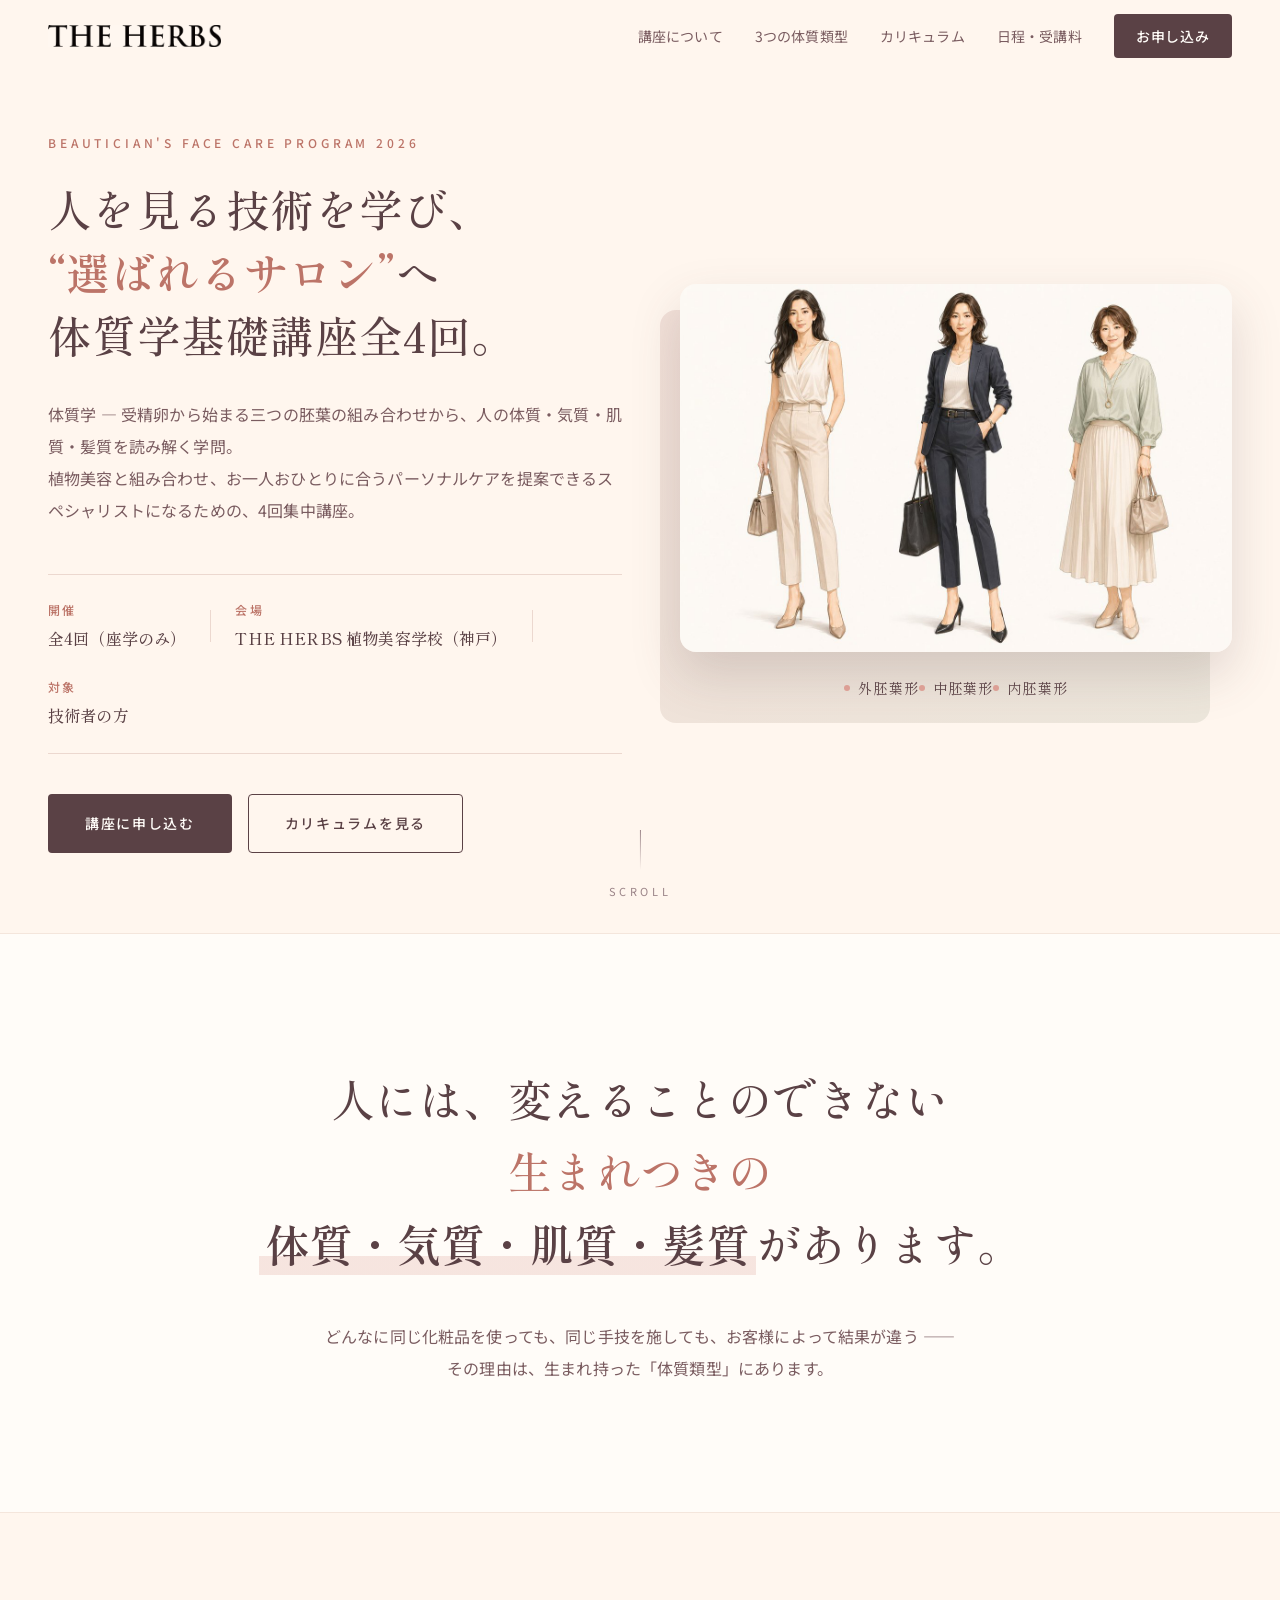
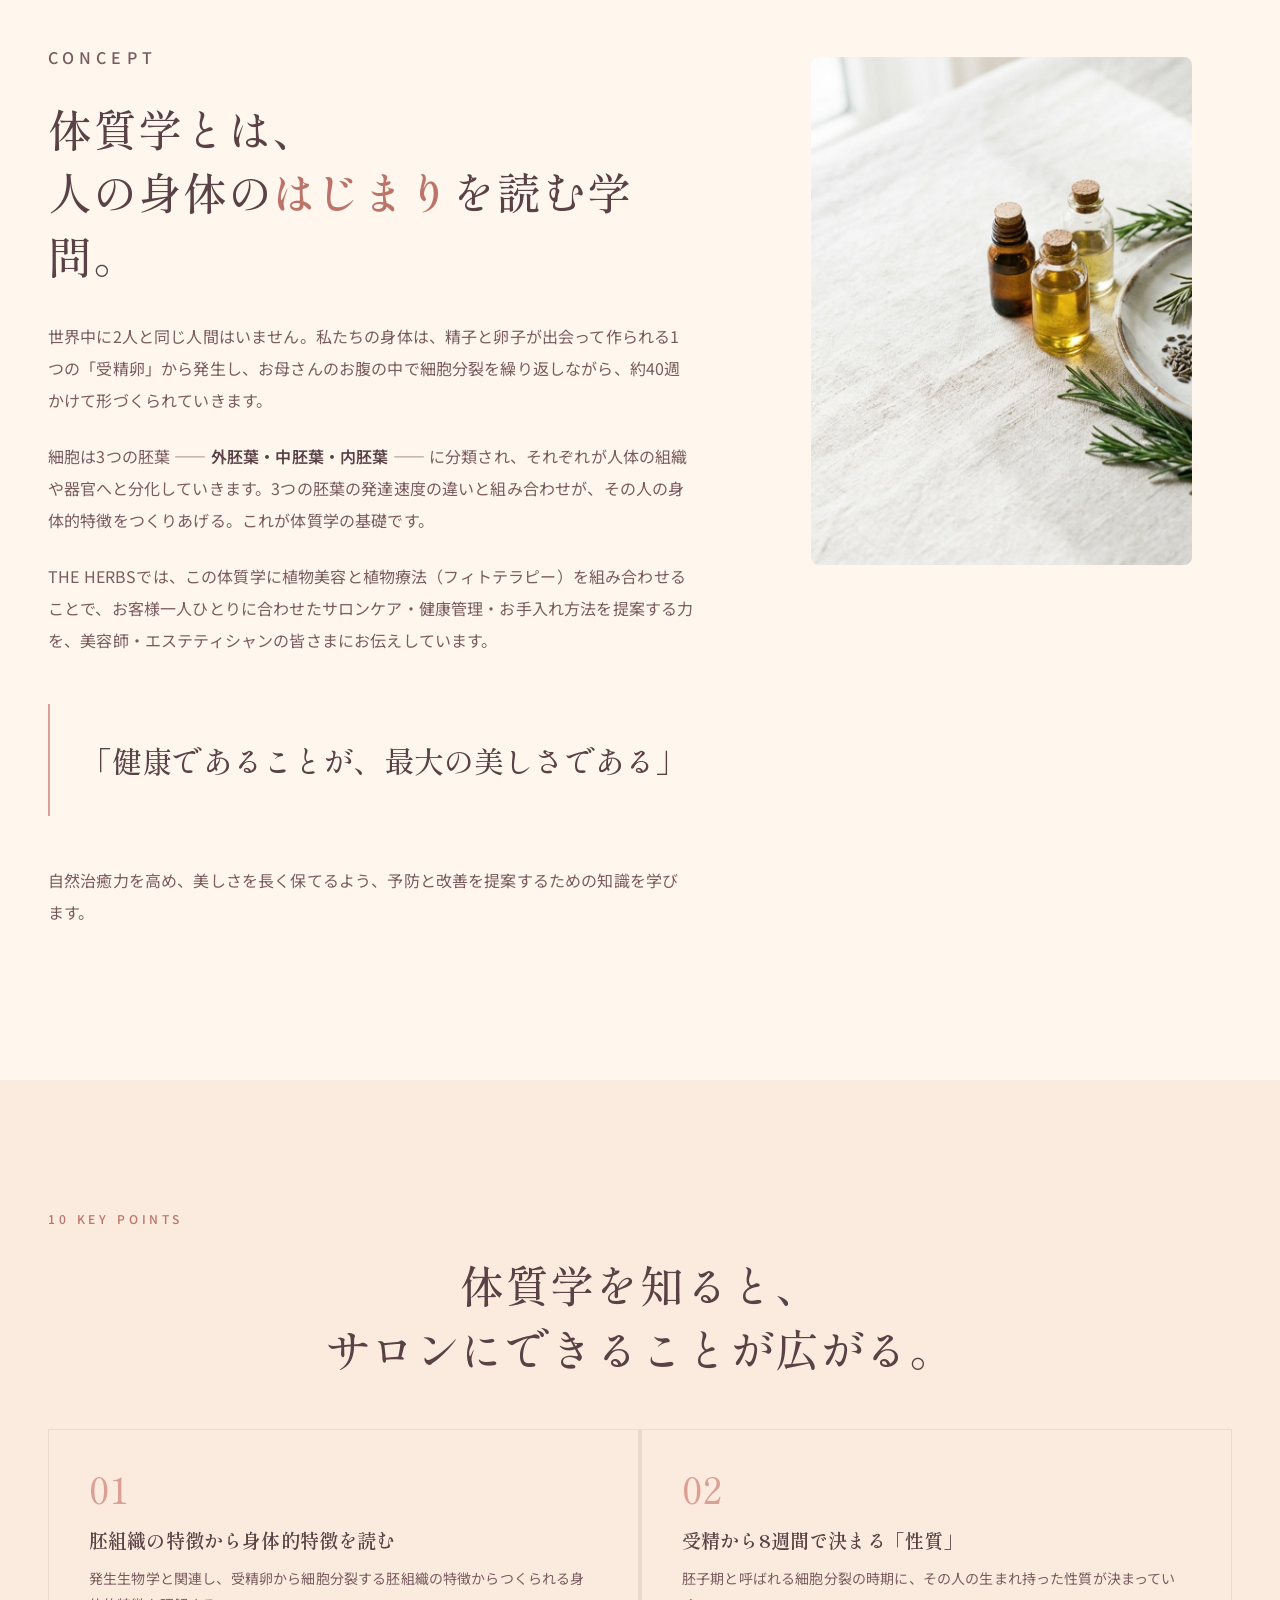
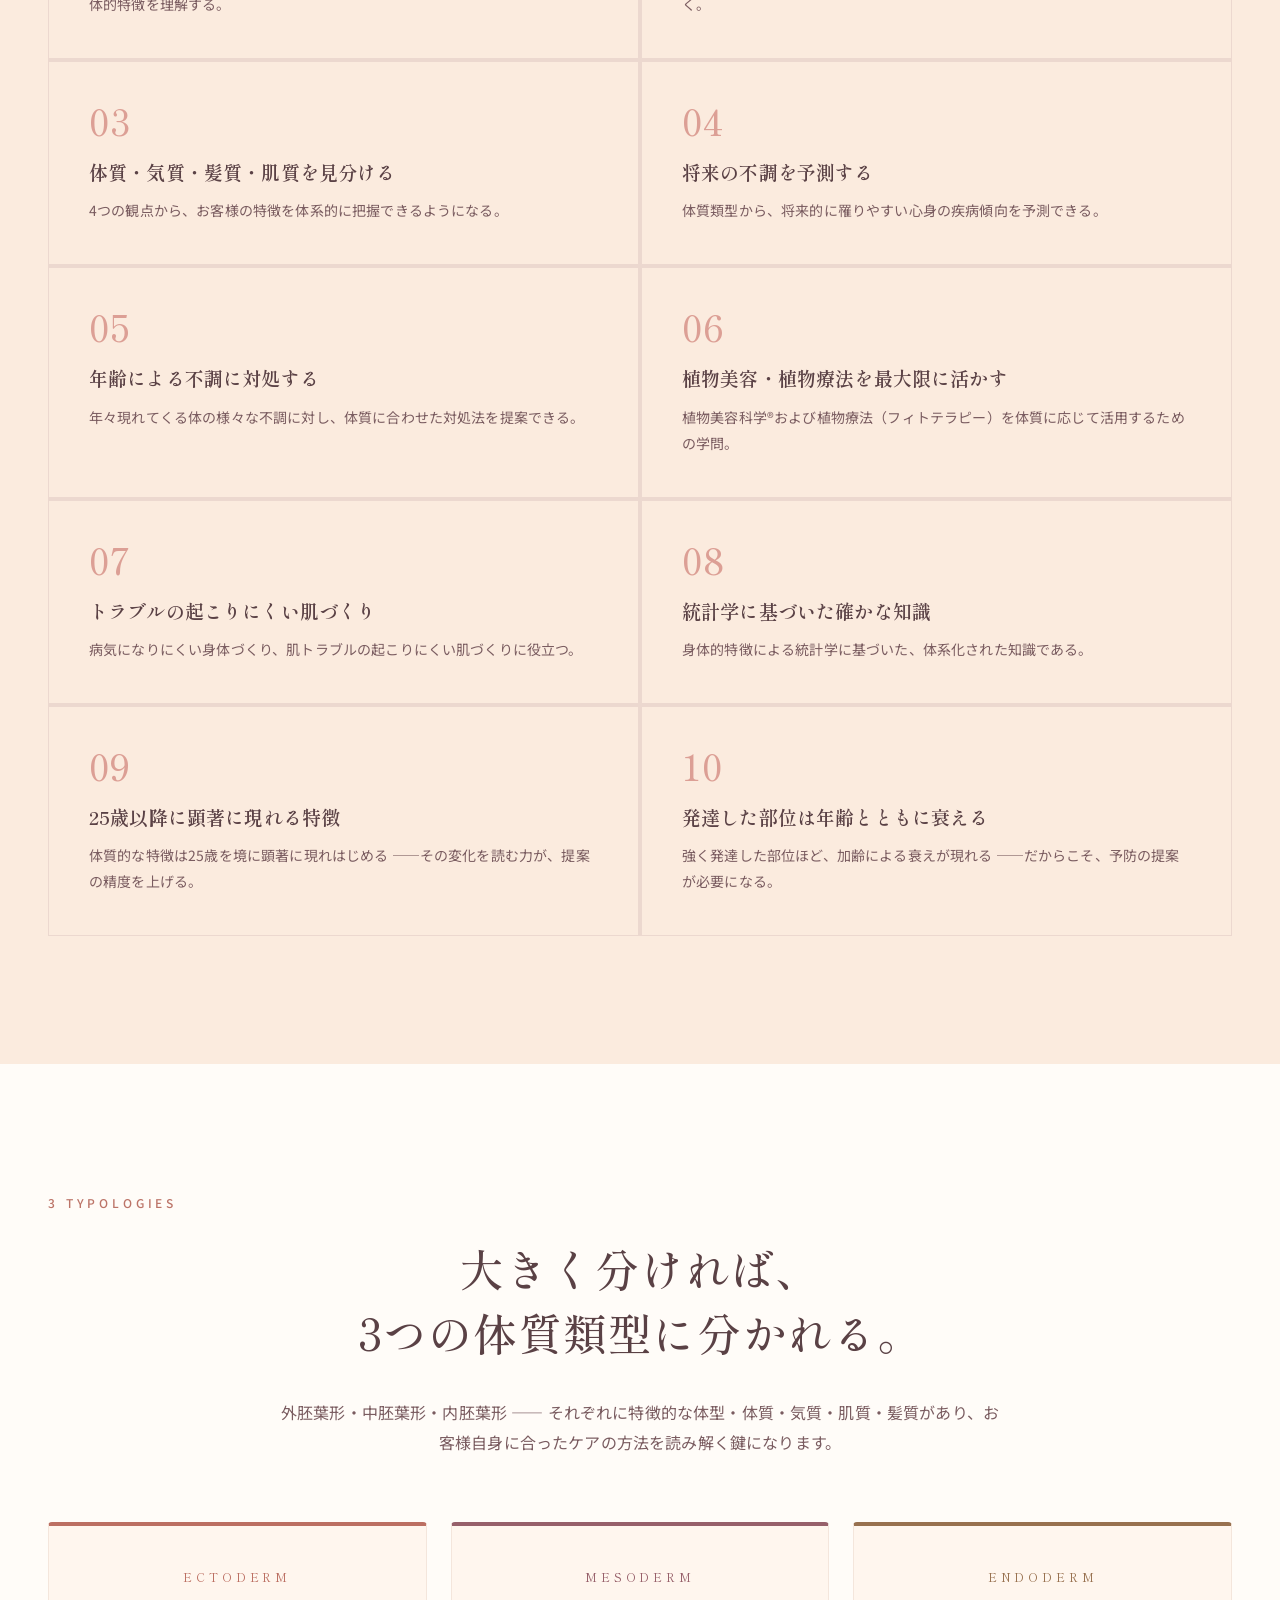
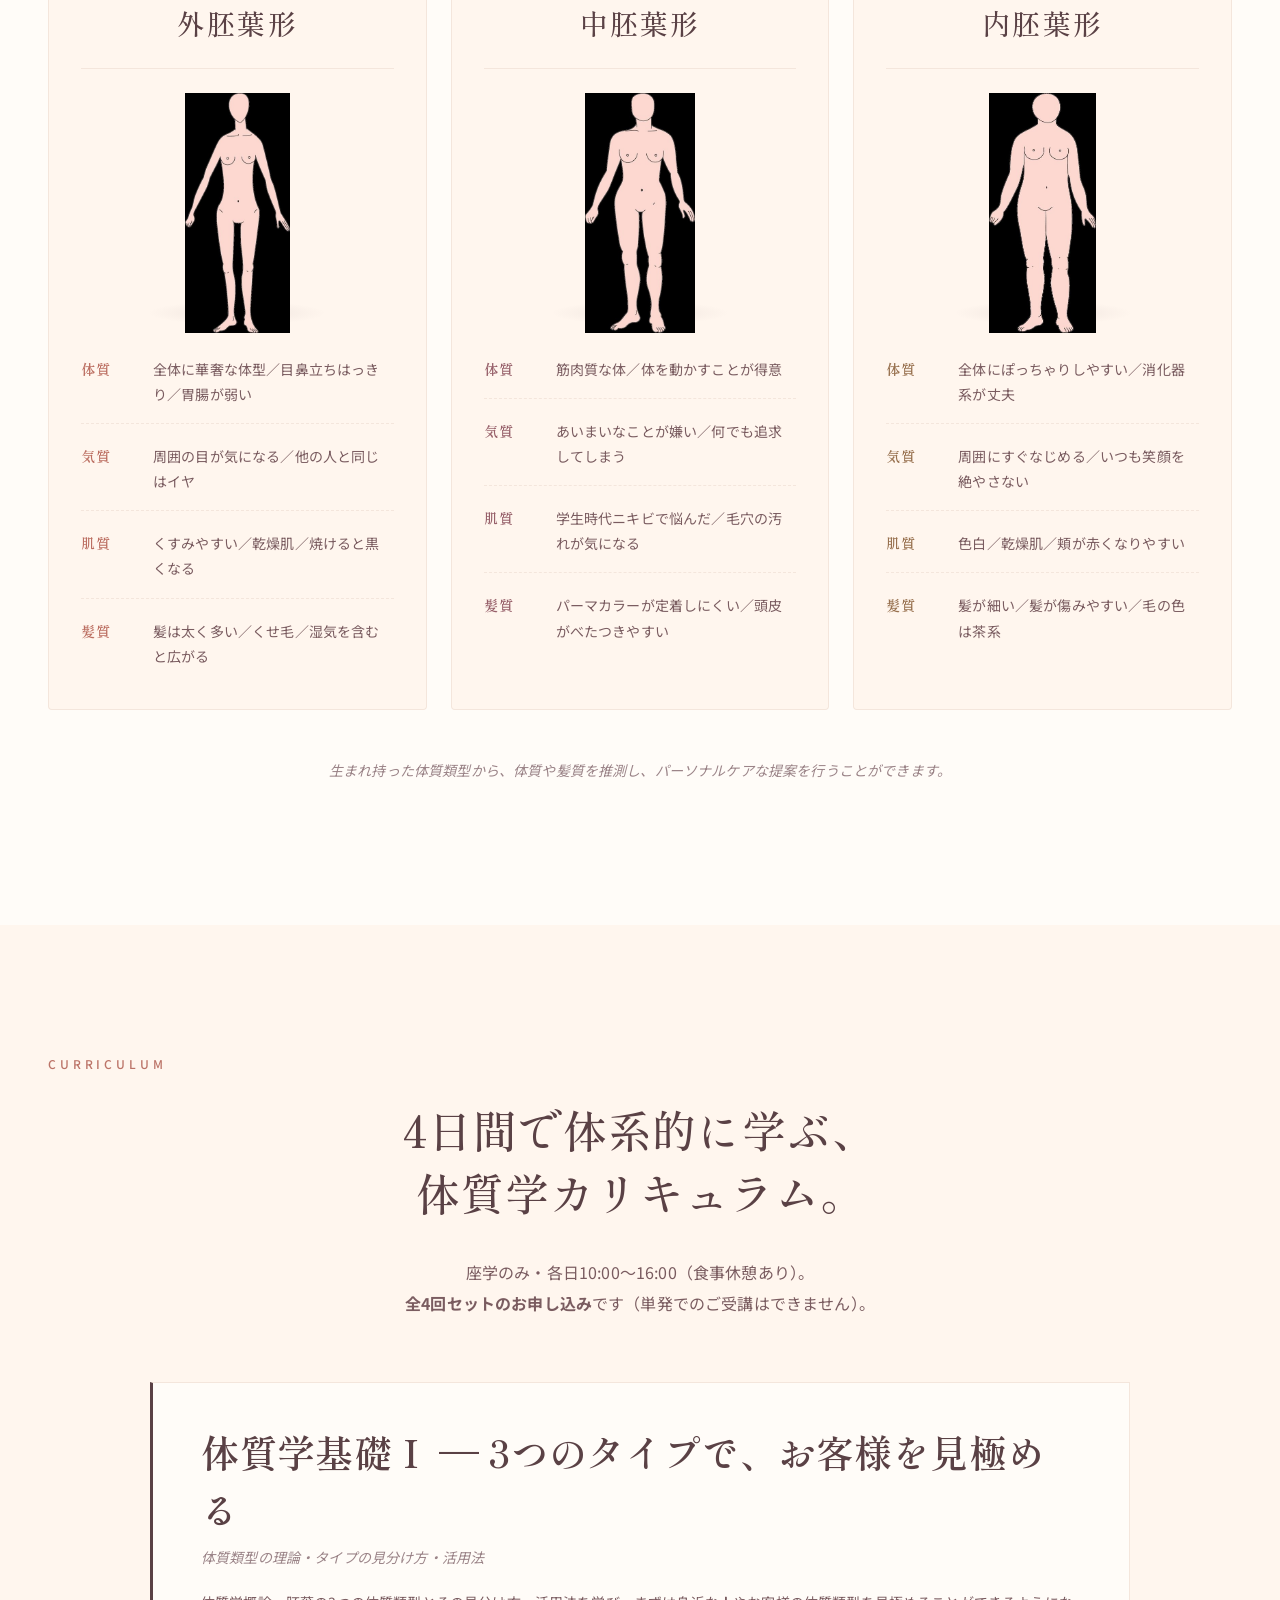
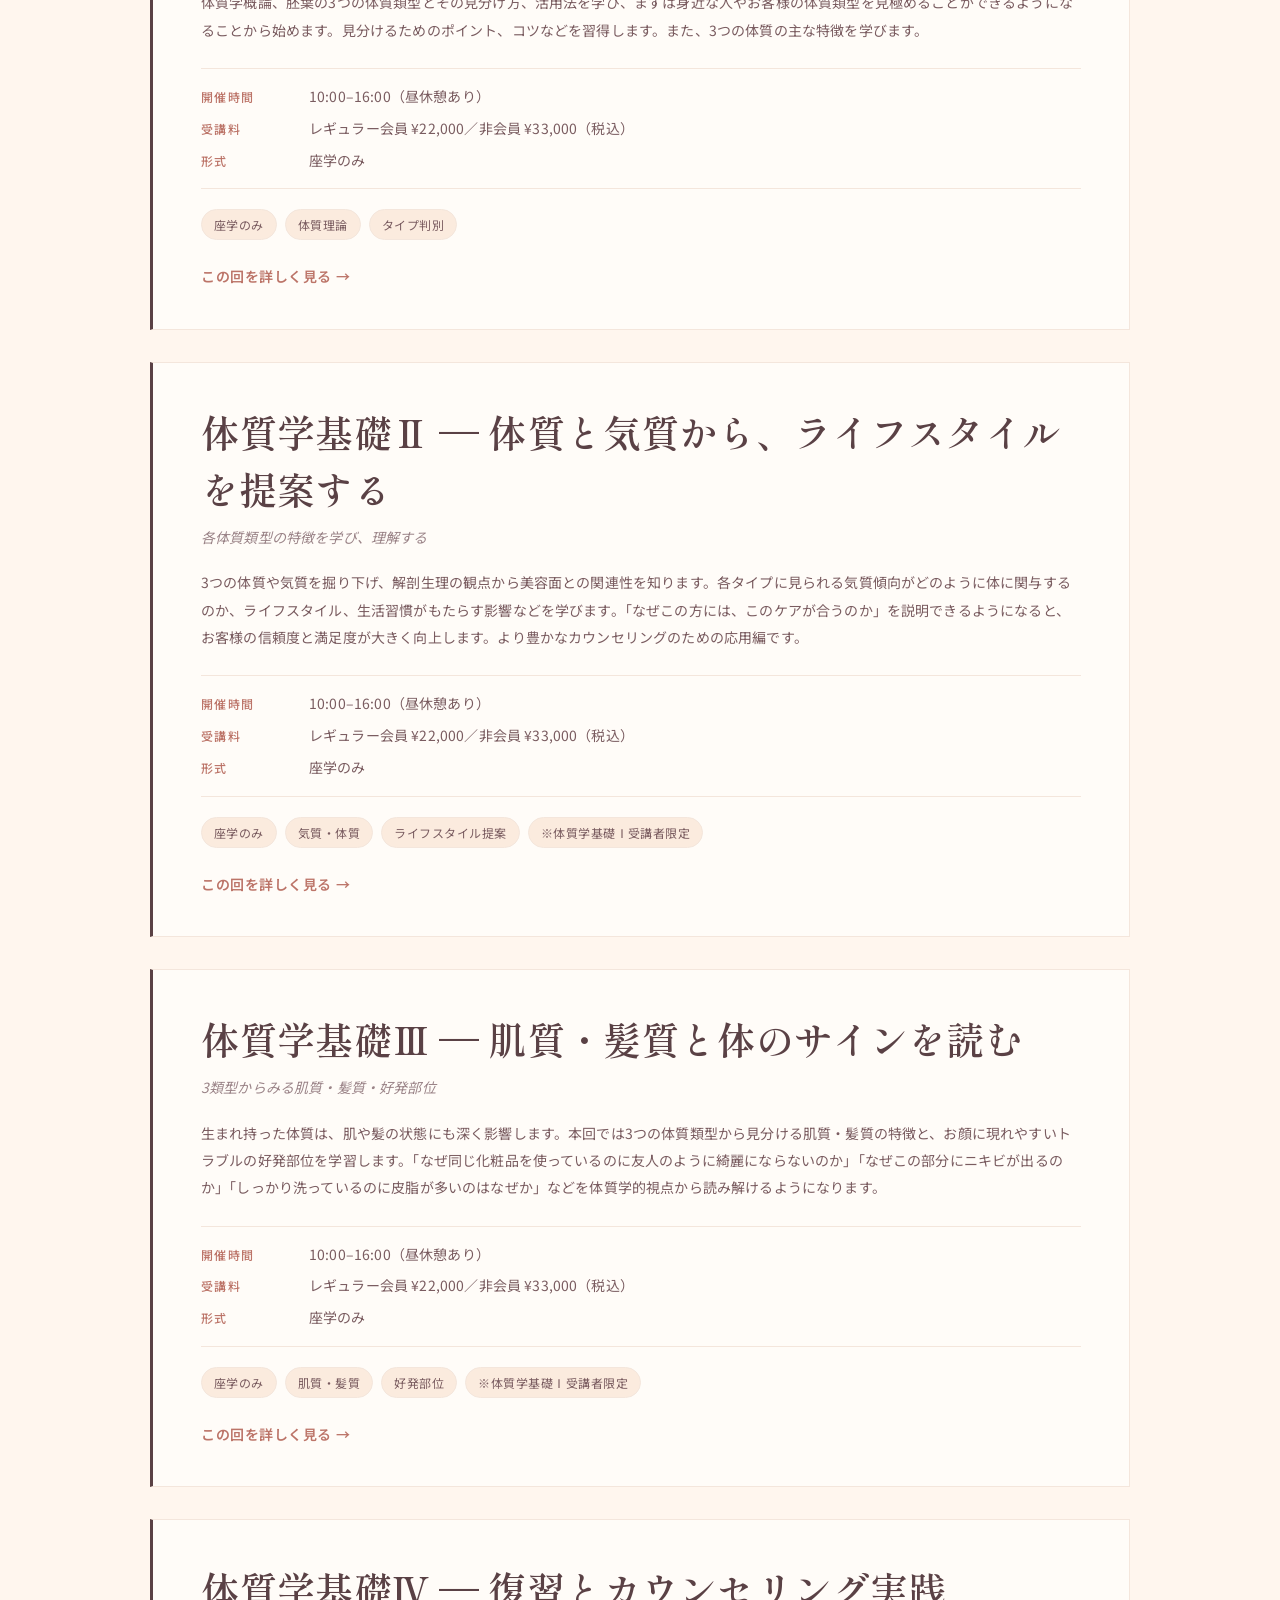
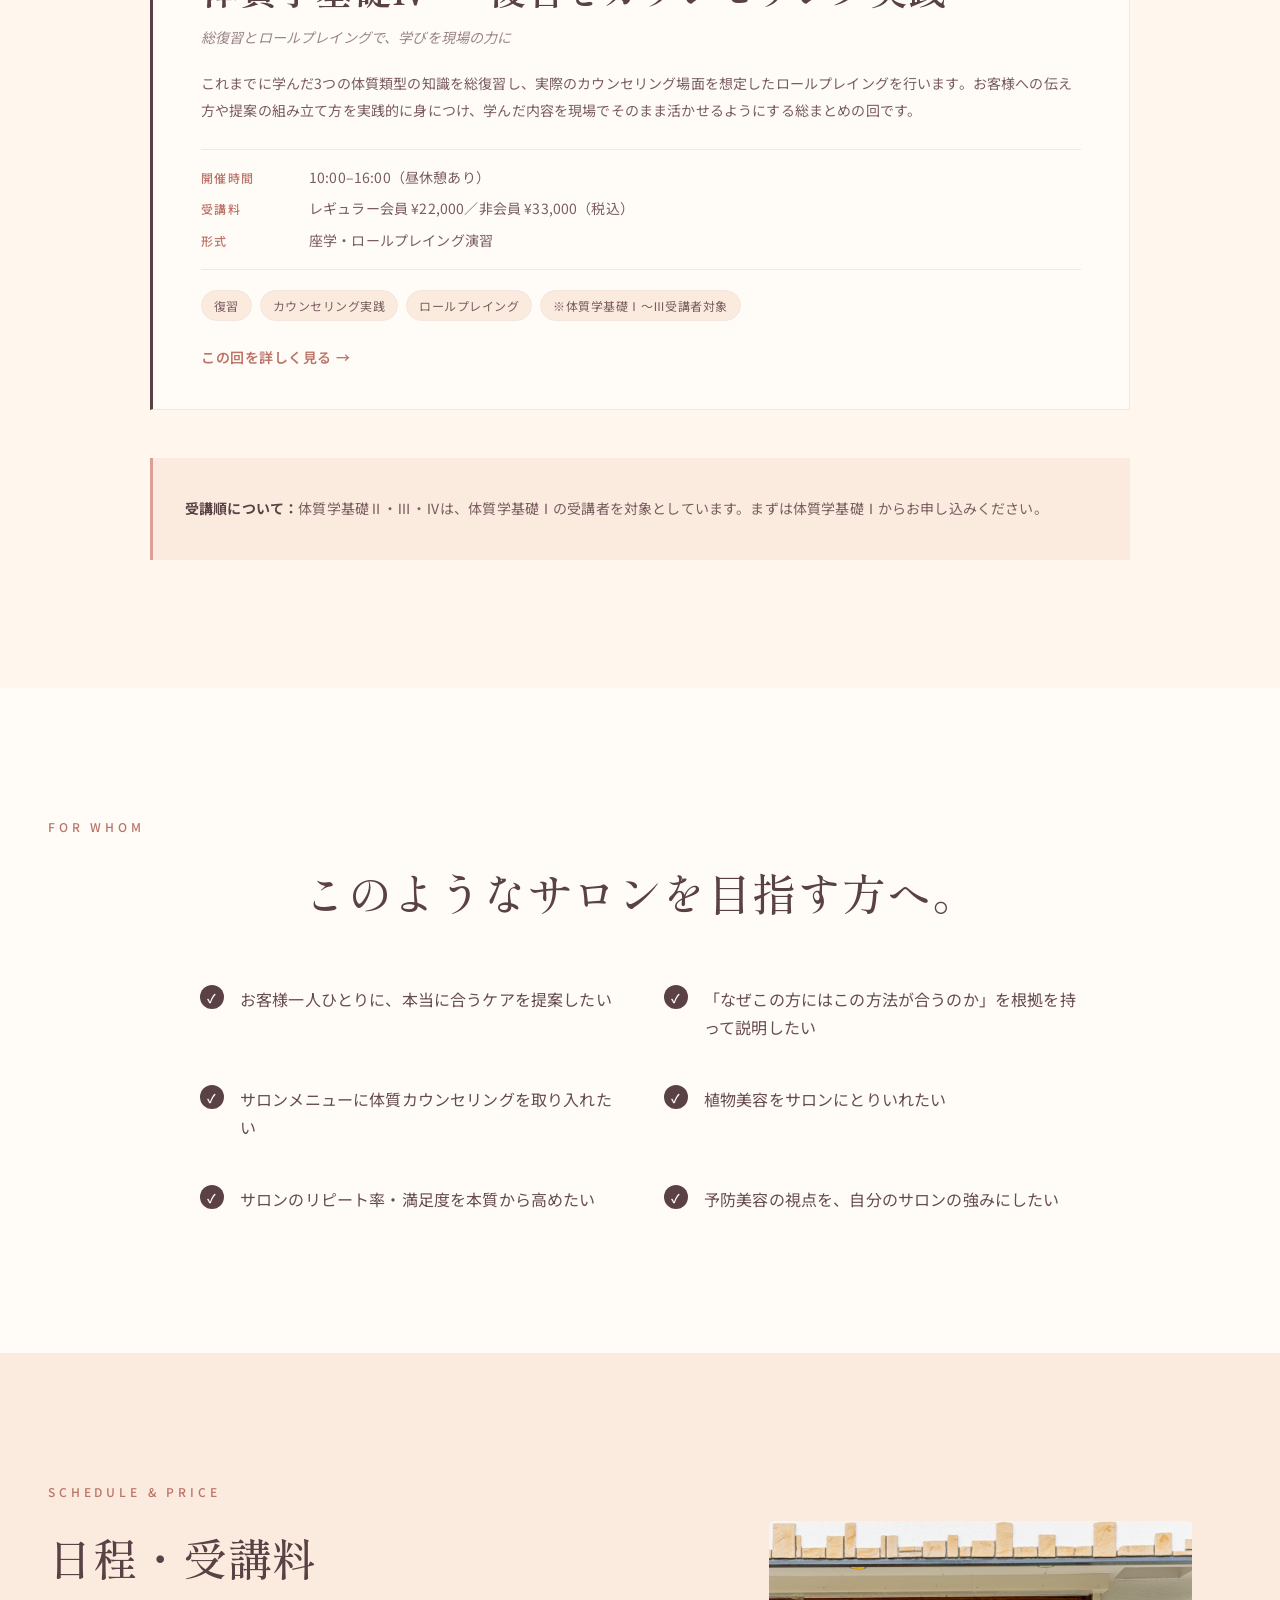
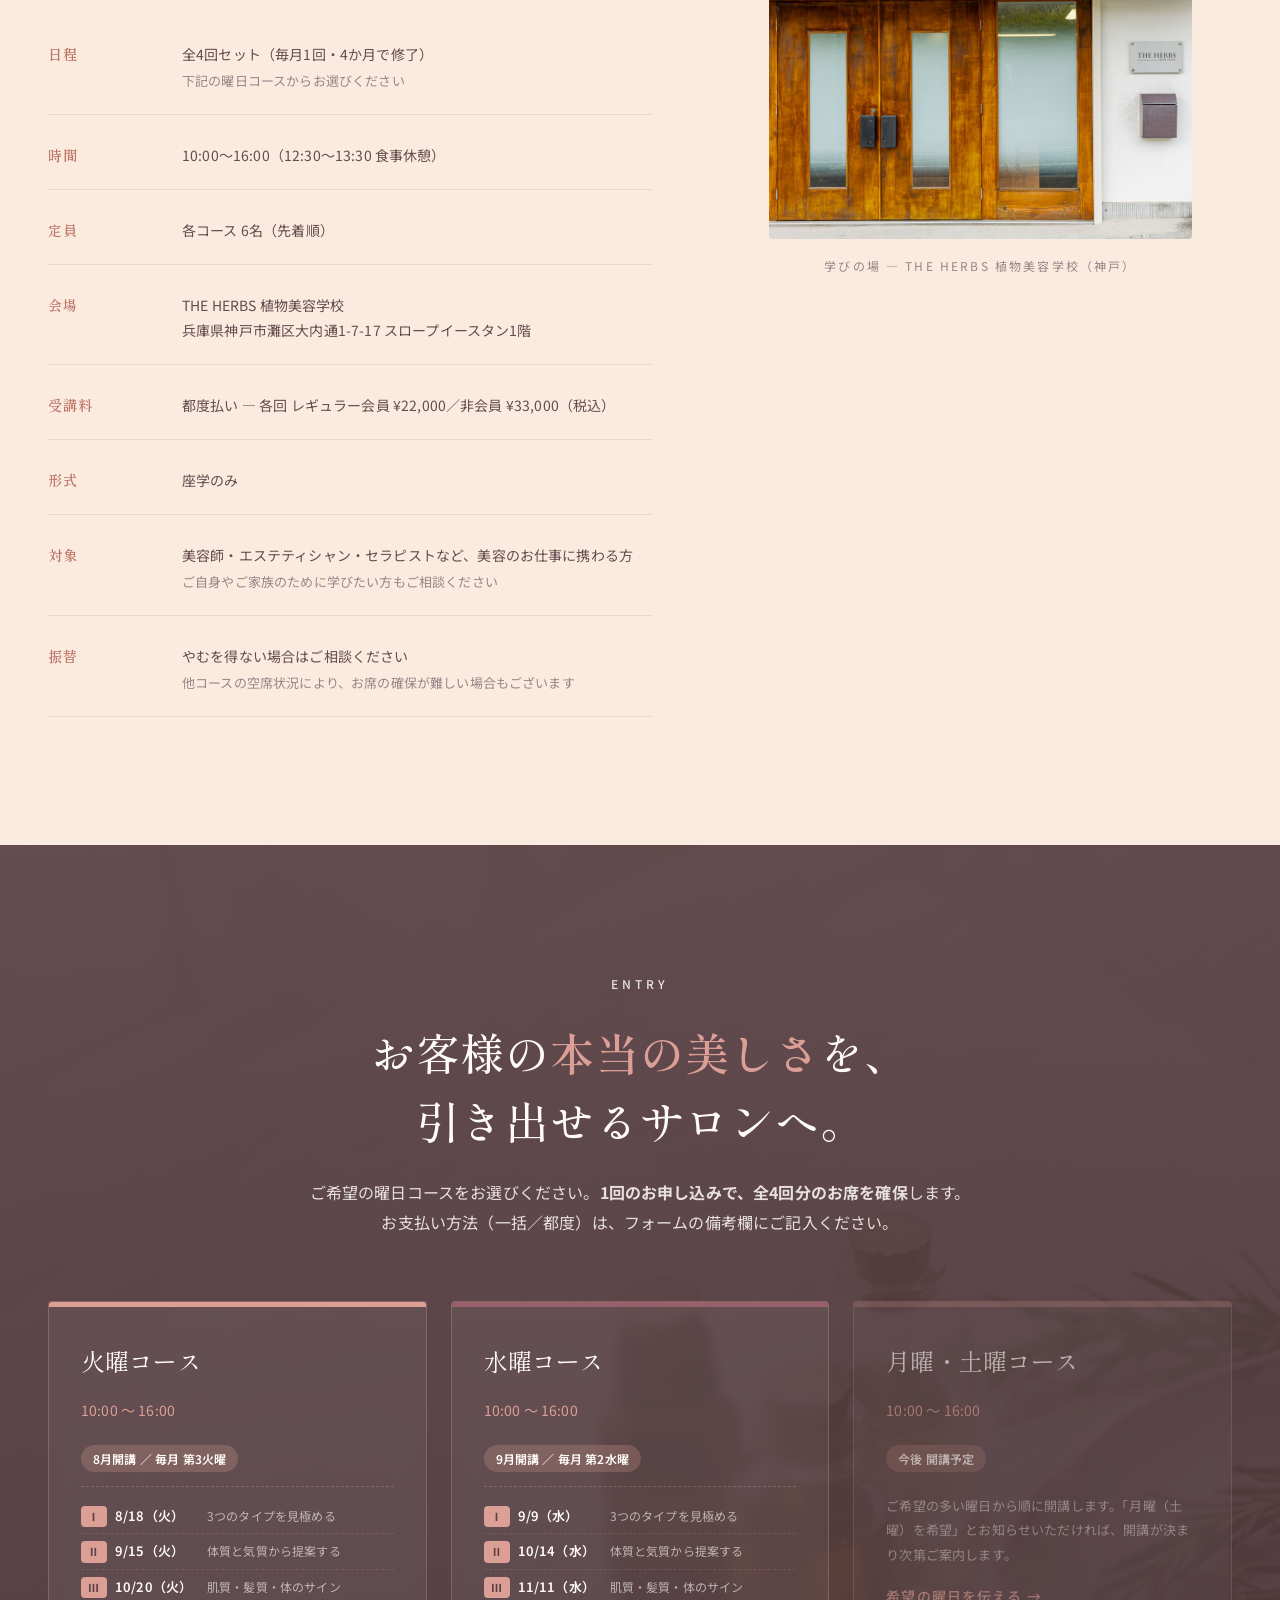
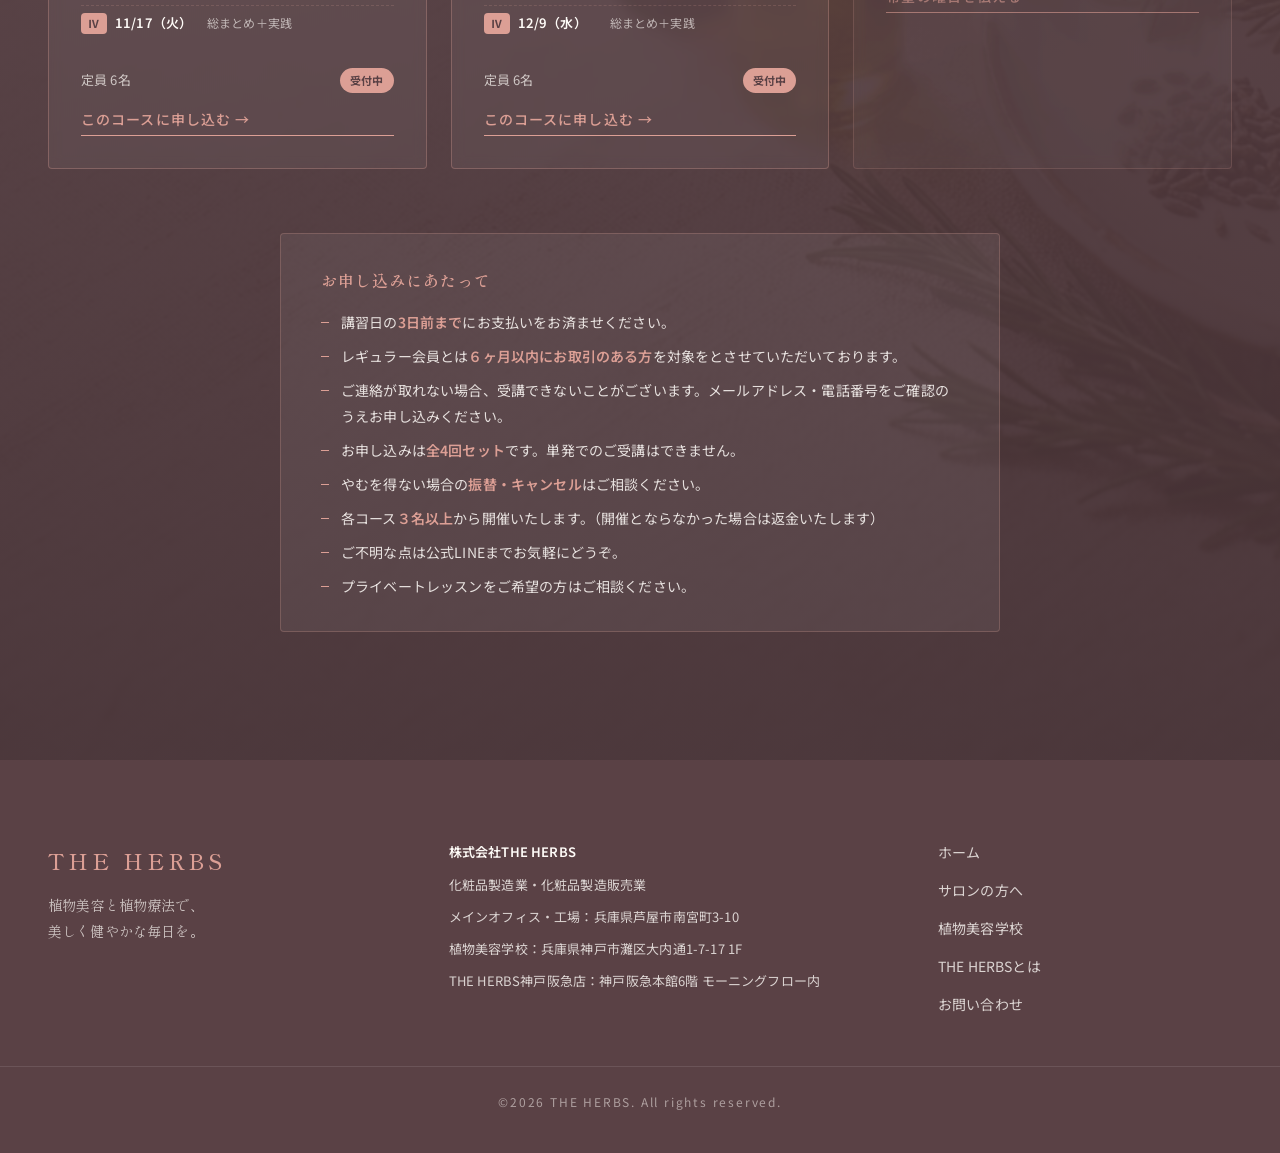
==== index.html @ c35ea2ed "Update index.html" ====
<!DOCTYPE html>
<html lang="ja">
<head>
<meta charset="UTF-8" />
<meta name="viewport" content="width=device-width, initial-scale=1.0" />
<title>植物美容学校  | 技術者のための体質学基礎講座 — THE HERBS</title>
<meta name="description" content="技術者が学ぶ、生まれ持った体質を見極める力。3つの体質類型から、お客様一人ひとりに本当に合うサロンケアを提案できるようになる、THE HERBS植物美容学校の4日間集中講習会。" />
<meta property="og:title" content="植物美容学校  — 技術者のための体質学基礎講座" />
<meta property="og:description" content="3つの体質類型を見極め、お客様一人ひとりに合うサロンケアを提案できる美容師・エステティシャンへ。THE HERBS植物美容学校の4日間集中講習会。" />
<meta property="og:type" content="website" />
<link rel="preconnect" href="https://api.fontshare.com" />
<link rel="preconnect" href="https://fonts.googleapis.com" />
<link rel="preconnect" href="https://fonts.gstatic.com" crossorigin />
<link href="https://api.fontshare.com/v2/css?f[]=zodiak@400,500,700&f[]=work-sans@300,400,500,600,700&display=swap" rel="stylesheet" />
<link href="https://fonts.googleapis.com/css2?family=Shippori+Mincho:wght@400;500;600;700&family=Noto+Sans+JP:wght@300;400;500;600;700&display=swap" rel="stylesheet" />
<link rel="stylesheet" href="styles.css" />
</head>
<body>

<header class="site-header" id="siteHeader">
  <div class="container header-inner">
    <a href="https://www.the-herbs.co.jp/school" class="logo" aria-label="THE HERBS">
      <img src="images/logo.jpg" alt="THE HERBS" class="logo-img" width="160" height="24" />
    </a>
    <nav class="nav-main" aria-label="メイン">
      <a href="#concept">講座について</a>
      <a href="#typology">3つの体質類型</a>
      <a href="#curriculum">カリキュラム</a>
      <a href="#schedule">日程・受講料</a>
      <a href="#entry" class="nav-cta">お申し込み</a>
    </nav>
  </div>
</header>

<main id="top">

  <!-- HERO -->
  <section class="hero">
    <div class="container hero-grid">
      <div class="hero-text">
      <p class="eyebrow">BEAUTICIAN'S FACE CARE PROGRAM 2026</p>
      <h1 class="hero-title">
        人を見る技術を学び、<br/>
        <em>“選ばれるサロン”</em>へ<br/>
        体質学基礎講座全4回。
      </h1>
      <p class="hero-lead">
        体質学 — 受精卵から始まる三つの胚葉の組み合わせから、人の体質・気質・肌質・髪質を読み解く学問。<br/>
        植物美容と組み合わせ、お一人おひとりに合うパーソナルケアを提案できるスペシャリストになるための、4回集中講座。
      </p>
      <div class="hero-meta">
        <div class="meta-item"><span class="meta-label">開催</span><span class="meta-value">全4回（座学のみ）</span></div>
        <div class="meta-divider" aria-hidden="true"></div>
        <div class="meta-item"><span class="meta-label">会場</span><span class="meta-value">THE HERBS 植物美容学校（神戸）</span></div>
        <div class="meta-divider" aria-hidden="true"></div>
        <div class="meta-item"><span class="meta-label">対象</span><span class="meta-value">技術者の方</span></div>
      </div>
      <div class="hero-ctas">
        <a href="#entry" class="btn btn-primary">講座に申し込む</a>
        <a href="#curriculum" class="btn btn-ghost">カリキュラムを見る</a>
      </div>
      </div>
      <figure class="hero-figure"><img src="images/lesson_three_women.jpg" alt="外胚葉・中胚葉・内胚葉の3つの体質タイプの女性イラスト" /><figcaption class="hero-types"><span>外胚葉形</span><span>中胚葉形</span><span>内胚葉形</span></figcaption></figure>
    </div>
    <div class="hero-scroll" aria-hidden="true"><span></span>SCROLL</div>
  </section>

  <!-- INTRO QUESTION -->
  <section class="intro-question">
    <div class="container">
      <h2 class="question-title">
        人には、変えることのできない<br/>
        <span class="accent">生まれつきの</span><br/>
        <strong>体質・気質・肌質・髪質</strong>があります。
      </h2>
      <p class="question-lead">
        どんなに同じ化粧品を使っても、同じ手技を施しても、お客様によって結果が違う ——<br/>
        その理由は、生まれ持った「体質類型」にあります。
      </p>
    </div>
  </section>

  <!-- CONCEPT -->
  <section class="concept" id="concept">
    <div class="container concept-grid">
      <div class="concept-text">
        <p class="section-eyebrow">CONCEPT</p>
        <h2 class="section-title">体質学とは、<br/>人の身体の<em>はじまり</em>を読む学問。</h2>
        <p>
          世界中に2人と同じ人間はいません。私たちの身体は、精子と卵子が出会って作られる1つの「受精卵」から発生し、お母さんのお腹の中で細胞分裂を繰り返しながら、約40週かけて形づくられていきます。
        </p>
        <p>
          細胞は3つの胚葉 —— <strong>外胚葉・中胚葉・内胚葉</strong> —— に分類され、それぞれが人体の組織や器官へと分化していきます。3つの胚葉の発達速度の違いと組み合わせが、その人の身体的特徴をつくりあげる。これが体質学の基礎です。
        </p>
        <p>
          THE HERBSでは、この体質学に植物美容と植物療法（フィトテラピー）を組み合わせることで、お客様一人ひとりに合わせたサロンケア・健康管理・お手入れ方法を提案する力を、美容師・エステティシャンの皆さまにお伝えしています。
        </p>
        <blockquote class="pull-quote">
          <p>「健康であることが、最大の美しさである」</p>
        </blockquote>
        <p>
          自然治癒力を高め、美しさを長く保てるよう、予防と改善を提案するための知識を学びます。
        </p>
      </div>
      <aside class="concept-aside">
        <figure class="concept-figure">
          <div class="concept-image" role="img" aria-label="植物標本のイメージ"></div>
        </figure>
      </aside>
    </div>
  </section>

  <!-- 10 BENEFITS -->
  <section class="benefits">
    <div class="container">
      <p class="section-eyebrow">10 KEY POINTS</p>
      <h2 class="section-title centered">体質学を知ると、<br/>サロンにできることが広がる。</h2>
      <ol class="benefits-list">
        <li class="benefit-item"><span class="num">01</span><h3>胚組織の特徴から身体的特徴を読む</h3><p>発生生物学と関連し、受精卵から細胞分裂する胚組織の特徴からつくられる身体的特徴を理解する。</p></li>
        <li class="benefit-item"><span class="num">02</span><h3>受精から8週間で決まる「性質」</h3><p>胚子期と呼ばれる細胞分裂の時期に、その人の生まれ持った性質が決まっていく。</p></li>
        <li class="benefit-item"><span class="num">03</span><h3>体質・気質・髪質・肌質を見分ける</h3><p>4つの観点から、お客様の特徴を体系的に把握できるようになる。</p></li>
        <li class="benefit-item"><span class="num">04</span><h3>将来の不調を予測する</h3><p>体質類型から、将来的に罹りやすい心身の疾病傾向を予測できる。</p></li>
        <li class="benefit-item"><span class="num">05</span><h3>年齢による不調に対処する</h3><p>年々現れてくる体の様々な不調に対し、体質に合わせた対処法を提案できる。</p></li>
        <li class="benefit-item"><span class="num">06</span><h3>植物美容・植物療法を最大限に活かす</h3><p>植物美容科学®および植物療法（フィトテラピー）を体質に応じて活用するための学問。</p></li>
        <li class="benefit-item"><span class="num">07</span><h3>トラブルの起こりにくい肌づくり</h3><p>病気になりにくい身体づくり、肌トラブルの起こりにくい肌づくりに役立つ。</p></li>
        <li class="benefit-item"><span class="num">08</span><h3>統計学に基づいた確かな知識</h3><p>身体的特徴による統計学に基づいた、体系化された知識である。</p></li>
        <li class="benefit-item"><span class="num">09</span><h3>25歳以降に顕著に現れる特徴</h3><p>体質的な特徴は25歳を境に顕著に現れはじめる ——その変化を読む力が、提案の精度を上げる。</p></li>
        <li class="benefit-item"><span class="num">10</span><h3>発達した部位は年齢とともに衰える</h3><p>強く発達した部位ほど、加齢による衰えが現れる ——だからこそ、予防の提案が必要になる。</p></li>
      </ol>
    </div>
  </section>

  <!-- 3 TYPES -->
  <section class="typology" id="typology">
    <div class="container">
      <p class="section-eyebrow">3 TYPOLOGIES</p>
      <h2 class="section-title centered">大きく分ければ、<br/>3つの体質類型に分かれる。</h2>
      <p class="section-lead">外胚葉形・中胚葉形・内胚葉形 —— それぞれに特徴的な体型・体質・気質・肌質・髪質があり、お客様自身に合ったケアの方法を読み解く鍵になります。</p>

      <div class="typology-grid">
        <article class="type-card type-ecto">
          <header class="type-header">
            <p class="type-en">ECTODERM</p>
            <h3 class="type-jp">外胚葉形</h3>
          </header>
          <figure class="type-figure">
            <img src="images/type_ecto.png" alt="外胚葉形の体型イラスト — 全体に華奢な体型" loading="lazy" />
          </figure>
          <dl class="type-traits">
            <div><dt>体質</dt><dd>全体に華奢な体型／目鼻立ちはっきり／胃腸が弱い</dd></div>
            <div><dt>気質</dt><dd>周囲の目が気になる／他の人と同じはイヤ</dd></div>
            <div><dt>肌質</dt><dd>くすみやすい／乾燥肌／焼けると黒くなる</dd></div>
            <div><dt>髪質</dt><dd>髪は太く多い／くせ毛／湿気を含むと広がる</dd></div>
          </dl>
        </article>
        <article class="type-card type-meso">
          <header class="type-header">
            <p class="type-en">MESODERM</p>
            <h3 class="type-jp">中胚葉形</h3>
          </header>
          <figure class="type-figure">
            <img src="images/type_meso.png" alt="中胚葉形の体型イラスト — 筋肉質でバランスのとれた体型" loading="lazy" />
          </figure>
          <dl class="type-traits">
            <div><dt>体質</dt><dd>筋肉質な体／体を動かすことが得意</dd></div>
            <div><dt>気質</dt><dd>あいまいなことが嫌い／何でも追求してしまう</dd></div>
            <div><dt>肌質</dt><dd>学生時代ニキビで悩んだ／毛穴の汚れが気になる</dd></div>
            <div><dt>髪質</dt><dd>パーマカラーが定着しにくい／頭皮がべたつきやすい</dd></div>
          </dl>
        </article>
        <article class="type-card type-endo">
          <header class="type-header">
            <p class="type-en">ENDODERM</p>
            <h3 class="type-jp">内胚葉形</h3>
          </header>
          <figure class="type-figure">
            <img src="images/type_endo.png" alt="内胚葉形の体型イラスト — 全体にぽっちゃりしやすい体型" loading="lazy" />
          </figure>
          <dl class="type-traits">
            <div><dt>体質</dt><dd>全体にぽっちゃりしやすい／消化器系が丈夫</dd></div>
            <div><dt>気質</dt><dd>周囲にすぐなじめる／いつも笑顔を絶やさない</dd></div>
            <div><dt>肌質</dt><dd>色白／乾燥肌／頬が赤くなりやすい</dd></div>
            <div><dt>髪質</dt><dd>髪が細い／髪が傷みやすい／毛の色は茶系</dd></div>
          </dl>
        </article>
      </div>

      <p class="typology-note">生まれ持った体質類型から、体質や髪質を推測し、パーソナルケアな提案を行うことができます。</p>
    </div>
  </section>

  <!-- CURRICULUM -->
  <section class="curriculum" id="curriculum">
    <div class="container">
      <p class="section-eyebrow">CURRICULUM</p>
      <h2 class="section-title centered">4日間で体系的に学ぶ、<br/>体質学カリキュラム。</h2>
      <p class="section-lead">座学のみ・各日10:00〜16:00（食事休憩あり）。<br/><strong>全4回セットのお申し込み</strong>です（単発でのご受講はできません）。</p>

      <div class="lesson-list">
        <article class="lesson">
          <div class="lesson-body">
            <h3 class="lesson-title">体質学基礎Ⅰ — 3つのタイプで、お客様を見極める</h3>
            <p class="lesson-sub">体質類型の理論・タイプの見分け方・活用法</p>
            <p class="lesson-desc">体質学概論、胚葉の3つの体質類型とその見分け方、活用法を学び、まずは身近な人やお客様の体質類型を見極めることができるようになることから始めます。見分けるためのポイント、コツなどを習得します。また、3つの体質の主な特徴を学びます。</p>
            <dl class="lesson-detail">
              <div><dt>開催時間</dt><dd>10:00–16:00（昼休憩あり）</dd></div>
              <div><dt>受講料</dt><dd>レギュラー会員 ¥22,000／非会員 ¥33,000（税込）</dd></div>
              <div><dt>形式</dt><dd>座学のみ</dd></div>
            </dl>
            <ul class="lesson-tags"><li>座学のみ</li><li>体質理論</li><li>タイプ判別</li></ul>
            <div class="lesson-actions"><a href="lesson1.html" class="lesson-detail-link">この回を詳しく見る →</a></div>
          </div>
        </article>

        <article class="lesson">
          <div class="lesson-body">
            <h3 class="lesson-title">体質学基礎Ⅱ — 体質と気質から、ライフスタイルを提案する</h3>
            <p class="lesson-sub">各体質類型の特徴を学び、理解する</p>
            <p class="lesson-desc">3つの体質や気質を掘り下げ、解剖生理の観点から美容面との関連性を知ります。各タイプに見られる気質傾向がどのように体に関与するのか、ライフスタイル、生活習慣がもたらす影響などを学びます。「なぜこの方には、このケアが合うのか」を説明できるようになると、お客様の信頼度と満足度が大きく向上します。より豊かなカウンセリングのための応用編です。</p>
            <dl class="lesson-detail">
              <div><dt>開催時間</dt><dd>10:00–16:00（昼休憩あり）</dd></div>
              <div><dt>受講料</dt><dd>レギュラー会員 ¥22,000／非会員 ¥33,000（税込）</dd></div>
              <div><dt>形式</dt><dd>座学のみ</dd></div>
            </dl>
            <ul class="lesson-tags"><li>座学のみ</li><li>気質・体質</li><li>ライフスタイル提案</li><li>※体質学基礎Ⅰ受講者限定</li></ul>
            <div class="lesson-actions"><a href="lesson2.html" class="lesson-detail-link">この回を詳しく見る →</a></div>
          </div>
        </article>

        <article class="lesson">
          <div class="lesson-body">
            <h3 class="lesson-title">体質学基礎Ⅲ — 肌質・髪質と体のサインを読む</h3>
            <p class="lesson-sub">3類型からみる肌質・髪質・好発部位</p>
            <p class="lesson-desc">生まれ持った体質は、肌や髪の状態にも深く影響します。本回では3つの体質類型から見分ける肌質・髪質の特徴と、お顔に現れやすいトラブルの好発部位を学習します。「なぜ同じ化粧品を使っているのに友人のように綺麗にならないのか」「なぜこの部分にニキビが出るのか」「しっかり洗っているのに皮脂が多いのはなぜか」などを体質学的視点から読み解けるようになります。</p>
            <dl class="lesson-detail">
              <div><dt>開催時間</dt><dd>10:00–16:00（昼休憩あり）</dd></div>
              <div><dt>受講料</dt><dd>レギュラー会員 ¥22,000／非会員 ¥33,000（税込）</dd></div>
              <div><dt>形式</dt><dd>座学のみ</dd></div>
            </dl>
            <ul class="lesson-tags"><li>座学のみ</li><li>肌質・髪質</li><li>好発部位</li><li>※体質学基礎Ⅰ受講者限定</li></ul>
            <div class="lesson-actions"><a href="lesson3.html" class="lesson-detail-link">この回を詳しく見る →</a></div>
          </div>
        </article>

        <article class="lesson">
          <div class="lesson-body">
            <h3 class="lesson-title">体質学基礎Ⅳ — 復習とカウンセリング実践</h3>
            <p class="lesson-sub">総復習とロールプレイングで、学びを現場の力に</p>
            <p class="lesson-desc">これまでに学んだ3つの体質類型の知識を総復習し、実際のカウンセリング場面を想定したロールプレイングを行います。お客様への伝え方や提案の組み立て方を実践的に身につけ、学んだ内容を現場でそのまま活かせるようにする総まとめの回です。</p>
            <dl class="lesson-detail">
              <div><dt>開催時間</dt><dd>10:00–16:00（昼休憩あり）</dd></div>
              <div><dt>受講料</dt><dd>レギュラー会員 ¥22,000／非会員 ¥33,000（税込）</dd></div>
              <div><dt>形式</dt><dd>座学・ロールプレイング演習</dd></div>
            </dl>
            <ul class="lesson-tags"><li>復習</li><li>カウンセリング実践</li><li>ロールプレイング</li><li>※体質学基礎Ⅰ〜Ⅲ受講者対象</li></ul>
            <div class="lesson-actions"><a href="lesson4.html" class="lesson-detail-link">この回を詳しく見る →</a></div>
          </div>
        </article>
      </div>

      <div class="curriculum-note">
        <p><strong>受講順について：</strong>体質学基礎Ⅱ・Ⅲ・Ⅳは、体質学基礎Ⅰの受講者を対象としています。まずは体質学基礎Ⅰからお申し込みください。</p>
      </div>
    </div>
  </section>

  <!-- WHO IS THIS FOR -->
  <section class="audience">
    <div class="container">
      <p class="section-eyebrow">FOR WHOM</p>
      <h2 class="section-title centered">このようなサロンを目指す方へ。</h2>
      <ul class="audience-list">
        <li><span class="check" aria-hidden="true">✓</span>お客様一人ひとりに、本当に合うケアを提案したい</li>
        <li><span class="check" aria-hidden="true">✓</span>「なぜこの方にはこの方法が合うのか」を根拠を持って説明したい</li>
        <li><span class="check" aria-hidden="true">✓</span>サロンメニューに体質カウンセリングを取り入れたい</li>
        <li><span class="check" aria-hidden="true">✓</span>植物美容をサロンにとりいれたい</li>
        <li><span class="check" aria-hidden="true">✓</span>サロンのリピート率・満足度を本質から高めたい</li>
        <li><span class="check" aria-hidden="true">✓</span>予防美容の視点を、自分のサロンの強みにしたい</li>
      </ul>
    </div>
  </section>

  <!-- SCHEDULE / PRICE -->
  <section class="schedule" id="schedule">
    <div class="container schedule-grid">
      <div>
        <p class="section-eyebrow">SCHEDULE & PRICE</p>
        <h2 class="section-title">日程・受講料</h2>
        <dl class="schedule-info">
          <div><dt>日程</dt><dd>全4回セット（毎月1回・4か月で修了）<br/><span class="muted">下記の曜日コースからお選びください</span></dd></div>
          <div><dt>時間</dt><dd>10:00〜16:00（12:30〜13:30 食事休憩）</dd></div>
          <div><dt>定員</dt><dd>各コース 6名（先着順）</dd></div>
          <div><dt>会場</dt><dd>THE HERBS 植物美容学校<br/>兵庫県神戸市灘区大内通1-7-17 スロープイースタン1階</dd></div>
          <div><dt>受講料</dt><dd>都度払い ― 各回 レギュラー会員 ¥22,000／非会員 ¥33,000（税込）</dd></div>
          <div><dt>形式</dt><dd>座学のみ</dd></div>
          <div><dt>対象</dt><dd>美容師・エステティシャン・セラピストなど、美容のお仕事に携わる方<br/><span class="muted">ご自身やご家族のために学びたい方もご相談ください</span></dd></div>
          <div><dt>振替</dt><dd>やむを得ない場合はご相談ください<br/><span class="muted">他コースの空席状況により、お席の確保が難しい場合もございます</span></dd></div>
        </dl>
      </div>
      <aside class="schedule-aside">
        <figure>
          <div class="classroom-image" role="img" aria-label="THE HERBS 植物美容学校 外観"></div>
        </figure>
        <p class="aside-caption">学びの場 — THE HERBS 植物美容学校（神戸）</p>
      </aside>
    </div>
  </section>

  <!-- ENTRY CTA -->
  <section class="entry" id="entry">
    <div class="entry-bg" aria-hidden="true"></div>
    <div class="container entry-content">
      <p class="section-eyebrow light">ENTRY</p>
      <h2 class="entry-title">お客様の<em>本当の美しさ</em>を、<br/>引き出せるサロンへ。</h2>
      <p class="entry-lead">ご希望の曜日コースをお選びください。<strong>1回のお申し込みで、全4回分のお席を確保</strong>します。<br/>お支払い方法（一括／都度）は、フォームの備考欄にご記入ください。</p>
      <div class="entry-cards course-cards">
        <a href="https://ymiyagawatheherbs-tech.github.io/school-apply/apply.html?series=%E4%BD%93%E8%B3%AA%E5%AD%A6%E8%AC%9B%E7%BF%92%E4%BC%9A&course=TA-01-B-260818" class="entry-card course-card cc-tue" target="_blank" rel="noopener">
          <p class="cc-day">火曜コース</p>
          <p class="cc-time">10:00 〜 16:00</p>
          <p class="cc-open">8月開講 ／ 毎月 第3火曜</p>
          <ul class="cc-dates"><li><span class="cc-n">Ⅰ</span><span class="cc-d">8/18（火）</span><span class="cc-t">3つのタイプを見極める</span></li><li><span class="cc-n">Ⅱ</span><span class="cc-d">9/15（火）</span><span class="cc-t">体質と気質から提案する</span></li><li><span class="cc-n">Ⅲ</span><span class="cc-d">10/20（火）</span><span class="cc-t">肌質・髪質・体のサイン</span></li><li><span class="cc-n">Ⅳ</span><span class="cc-d">11/17（火）</span><span class="cc-t">総まとめ＋実践</span></li></ul>
          <p class="cc-seat">定員 6名 <span class="cc-badge">受付中</span></p>
          <span class="entry-card-cta">このコースに申し込む →</span>
        </a>
        <a href="https://ymiyagawatheherbs-tech.github.io/school-apply/apply.html?series=%E4%BD%93%E8%B3%AA%E5%AD%A6%E8%AC%9B%E7%BF%92%E4%BC%9A&course=TA-01-B-260909" class="entry-card course-card cc-wed" target="_blank" rel="noopener">
          <p class="cc-day">水曜コース</p>
          <p class="cc-time">10:00 〜 16:00</p>
          <p class="cc-open">9月開講 ／ 毎月 第2水曜</p>
          <ul class="cc-dates"><li><span class="cc-n">Ⅰ</span><span class="cc-d">9/9（水）</span><span class="cc-t">3つのタイプを見極める</span></li><li><span class="cc-n">Ⅱ</span><span class="cc-d">10/14（水）</span><span class="cc-t">体質と気質から提案する</span></li><li><span class="cc-n">Ⅲ</span><span class="cc-d">11/11（水）</span><span class="cc-t">肌質・髪質・体のサイン</span></li><li><span class="cc-n">Ⅳ</span><span class="cc-d">12/9（水）</span><span class="cc-t">総まとめ＋実践</span></li></ul>
          <p class="cc-seat">定員 6名 <span class="cc-badge">受付中</span></p>
          <span class="entry-card-cta">このコースに申し込む →</span>
        </a>
        <div class="entry-card course-card cc-soon">
          <p class="cc-day">月曜・土曜コース</p>
          <p class="cc-time">10:00 〜 16:00</p>
          <p class="cc-open">今後 開講予定</p>
          <p class="cc-soon-text">ご希望の多い曜日から順に開講します。「月曜（土曜）を希望」とお知らせいただければ、開講が決まり次第ご案内します。</p>
          <a href="https://lin.ee/PD3gnHS" class="entry-card-cta" target="_blank" rel="noopener">希望の曜日を伝える →</a>
        </div>
      </div>
      <div class="entry-notice">
        <h3>お申し込みにあたって</h3>
        <ul>
          <li>講習日の<strong>3日前まで</strong>にお支払いをお済ませください。</li>
          <li>レギュラー会員とは<strong>６ヶ月以内にお取引のある方</strong>を対象をとさせていただいております。</li>
          <li>ご連絡が取れない場合、受講できないことがございます。メールアドレス・電話番号をご確認のうえお申し込みください。</li>
          <li>お申し込みは<strong>全4回セット</strong>です。単発でのご受講はできません。</li>
          <li>やむを得ない場合の<strong>振替・キャンセル</strong>はご相談ください。</li>
          <li>各コース<strong>３名以上</strong>から開催いたします。（開催とならなかった場合は返金いたします）</li>
          <li>ご不明な点は<a href="https://lin.ee/PD3gnHS" target="_blank" rel="noopener">公式LINE</a>までお気軽にどうぞ。</li>
          <li>プライベートレッスンをご希望の方はご相談ください。</li>
        </ul>
      </div>
    </div>
  </section>

</main>

<footer class="site-footer">
  <div class="container footer-inner">
    <div class="footer-brand">
      <p class="footer-logo">THE HERBS</p>
      <p class="footer-tagline">植物美容と植物療法で、<br/>美しく健やかな毎日を。</p>
    </div>
    <div class="footer-info">
      <p><strong>株式会社THE HERBS</strong></p>
      <p>化粧品製造業・化粧品製造販売業</p>
      <p>メインオフィス・工場：兵庫県芦屋市南宮町3-10</p>
      <p>植物美容学校：兵庫県神戸市灘区大内通1-7-17 1F</p>
      <p>THE HERBS神戸阪急店：神戸阪急本館6階 モーニングフロー内</p>
    </div>
    <nav class="footer-nav" aria-label="フッター">
      <a href="https://www.the-herbs.co.jp/" target="_blank" rel="noopener">ホーム</a>
      <a href="https://www.the-herbs.co.jp/pro" target="_blank" rel="noopener">サロンの方へ</a>
      <a href="https://www.the-herbs.co.jp/school" target="_blank" rel="noopener">植物美容学校</a>
      <a href="https://www.the-herbs.co.jp/about" target="_blank" rel="noopener">THE HERBSとは</a>
      <a href="https://www.the-herbs.co.jp/ask" target="_blank" rel="noopener">お問い合わせ</a>
    </nav>
  </div>
  <div class="container footer-copy">
    <p>©2026 THE HERBS. All rights reserved.</p>
  </div>
</footer>

<script src="script.js" defer></script>
</body>
</html>
---- styles.css ----
/* =========================================
   THE HERBS — 体質学講習会 LP
   Color: Deep moss green × Ivory × Warm gold
   Type:  Zodiak (display) + Shippori Mincho (JP display)
          Work Sans + Noto Sans JP (body)
========================================= */

:root {
  /* Color */
  --c-bg: #FFF6EE;
  --c-bg-alt: #FBEBDE;
  --c-paper: #FFFCF8;
  --c-ink: #664B4F;
  --c-ink-soft: #7A5C60;
  --c-muted: #9B8488;
  --c-line: #ECD8CF;
  --c-line-soft: #F4E6DC;
  --c-moss: #5A4145;        /* deep mauve anchor */
  --c-moss-2: #6E5256;
  --c-moss-soft: #8A6E72;
  --c-sage: #D8B8AE;
  --c-gold: #DC9F95;        /* dusty rose accent */
  --c-gold-deep: #BC7468;
  --c-rose: #BC6F62;        /* ecto rose */
  --c-blue: #97606A;        /* meso plum */
  --c-leaf: #98714F;        /* endo clay */

  /* Type */
  --font-display: 'Zodiak', 'Shippori Mincho', 'Noto Serif JP', serif;
  --font-display-jp: 'Shippori Mincho', 'Noto Serif JP', 'Yu Mincho', serif;
  --font-body: 'Work Sans', 'Noto Sans JP', system-ui, sans-serif;
  --font-jp: 'Noto Sans JP', system-ui, sans-serif;

  /* Sizes (informational) */
  --text-xs: 12px;
  --text-sm: 14px;
  --text-base: 16px;
  --text-lg: 19px;
  --text-xl: clamp(22px, 2.4vw, 30px);
  --text-2xl: clamp(28px, 3.6vw, 44px);
  --text-3xl: clamp(36px, 5.4vw, 64px);
  --text-hero: clamp(40px, 6.6vw, 88px);

  /* Spacing */
  --s-1: 4px; --s-2: 8px; --s-3: 12px; --s-4: 16px; --s-5: 20px;
  --s-6: 24px; --s-8: 32px; --s-10: 40px; --s-12: 48px;
  --s-16: 64px; --s-20: 80px; --s-24: 96px; --s-32: 128px;

  --container-max: 1320px;
  --radius-sm: 4px;
  --radius-md: 8px;
  --radius-lg: 16px;
}

/* Reset */
*, *::before, *::after { box-sizing: border-box; }
html { scroll-behavior: smooth; }
body {
  margin: 0;
  background: var(--c-bg);
  color: var(--c-ink);
  font-family: var(--font-body);
  font-size: var(--text-base);
  line-height: 1.75;
  -webkit-font-smoothing: antialiased;
  -moz-osx-font-smoothing: grayscale;
  text-rendering: optimizeLegibility;
  letter-spacing: 0.01em;
}
img { max-width: 100%; display: block; }
a { color: inherit; text-decoration: none; }
ul, ol, dl, dd { margin: 0; padding: 0; }
ul, ol { list-style: none; }
button { font: inherit; }

.container {
  width: 100%;
  max-width: var(--container-max);
  margin: 0 auto;
  padding: 0 clamp(20px, 4vw, 48px);
}

/* Eyebrows / labels */
.section-eyebrow,
.eyebrow {
  font-family: var(--font-body);
  font-size: var(--text-xs);
  font-weight: 500;
  letter-spacing: 0.32em;
  text-transform: uppercase;
  color: var(--c-gold-deep);
  margin: 0 0 var(--s-6);
}
.section-eyebrow.light { color: rgba(255,255,255,0.85); }

/* Section title */
.section-title {
  font-family: var(--font-display-jp);
  font-weight: 500;
  font-size: var(--text-2xl);
  line-height: 1.45;
  color: var(--c-moss);
  margin: 0 0 var(--s-8);
  letter-spacing: 0.02em;
}
.section-title em {
  font-style: normal;
  color: var(--c-gold-deep);
  font-weight: 600;
}
.section-title.centered { text-align: center; }
.section-lead {
  font-size: var(--text-base);
  line-height: 1.9;
  color: var(--c-ink-soft);
  max-width: 720px;
  margin: 0 auto var(--s-16);
  text-align: center;
}

/* =========================================
   HEADER
========================================= */
.site-header {
  position: fixed;
  top: 0; left: 0; right: 0;
  z-index: 100;
  background: rgba(255, 246, 238, 0.85);
  backdrop-filter: blur(14px);
  -webkit-backdrop-filter: blur(14px);
  border-bottom: 1px solid transparent;
  transition: border-color 0.4s ease, background 0.4s ease;
}
.site-header.scrolled {
  border-bottom-color: var(--c-line-soft);
  background: rgba(255, 246, 238, 0.95);
}
.header-inner {
  display: flex;
  align-items: center;
  justify-content: space-between;
  height: 72px;
}
.logo { color: var(--c-moss); display: inline-flex; align-items: center; }
.logo-img {
  height: 22px;
  width: auto;
  display: block;
  /* The provided logo is black-on-white JPG; multiply blend to drop white
     and let it pick up the moss color from the surrounding header. */
  mix-blend-mode: multiply;
}
.nav-main {
  display: flex;
  align-items: center;
  gap: var(--s-8);
  font-size: var(--text-sm);
  color: var(--c-ink-soft);
}
.nav-main a {
  position: relative;
  padding: var(--s-2) 0;
  transition: color 0.2s;
}
.nav-main a:hover { color: var(--c-moss); }
.nav-main a:not(.nav-cta)::after {
  content: '';
  position: absolute;
  left: 0; right: 100%; bottom: 0;
  height: 1px;
  background: var(--c-moss);
  transition: right 0.3s;
}
.nav-main a:not(.nav-cta):hover::after { right: 0; }
.nav-main .nav-cta {
  background: var(--c-moss);
  color: var(--c-paper);
  padding: 10px 22px;
  border-radius: var(--radius-sm);
  font-weight: 500;
  letter-spacing: 0.06em;
}
.nav-main .nav-cta:hover { background: var(--c-moss-2); color: var(--c-paper); }

@media (max-width: 880px) {
  .nav-main { gap: var(--s-4); font-size: 13px; }
  .nav-main a:not(.nav-cta) { display: none; }
}

/* =========================================
   HERO
========================================= */
.hero {
  position: relative;
  min-height: 88vh;
  display: flex;
  align-items: center;
  padding: 132px 0 var(--s-20);
  overflow: hidden;
  isolation: isolate;
  background: var(--c-bg);
}
.hero-image {
  position: absolute;
  inset: 0;
  background-image: url('images/hero.jpg');
  background-size: cover;
  background-position: center right;
  z-index: -2;
}
.hero-overlay {
  position: absolute;
  inset: 0;
  background:
    linear-gradient(95deg,
      rgba(255, 246, 238, 0.96) 0%,
      rgba(255, 246, 238, 0.92) 32%,
      rgba(255, 246, 238, 0.70) 55%,
      rgba(255, 246, 238, 0.30) 80%,
      rgba(255, 246, 238, 0.10) 100%),
    linear-gradient(180deg, rgba(255, 246, 238,0.4), transparent 30%);
  z-index: -1;
}
.hero-content {
  max-width: var(--container-max);
}
.hero-grid {
  display: grid;
  grid-template-columns: 1.02fr 0.98fr;
  gap: clamp(32px, 4.5vw, 72px);
  align-items: center;
  width: 100%;
}
.hero-text { min-width: 0; }
.hero-figure { position: relative; margin: 0; }
.hero-figure::before {
  content: '';
  position: absolute;
  left: -20px; right: 22px; top: 26px; bottom: -22px;
  background: linear-gradient(140deg, #F2E0D8 0%, #ECE6DB 100%);
  border-radius: var(--radius-lg);
  z-index: -1;
}
.hero-figure img {
  width: 100%;
  height: auto;
  display: block;
  border-radius: var(--radius-lg);
  box-shadow: 0 22px 50px rgba(90, 65, 69, 0.18);
}
.hero-types {
  display: flex;
  justify-content: center;
  gap: var(--s-7);
  margin-top: var(--s-6);
}
.hero-types span {
  display: inline-flex;
  align-items: center;
  gap: 8px;
  font-family: var(--font-display-jp);
  font-size: var(--text-sm);
  color: var(--c-moss);
  letter-spacing: 0.08em;
}
.hero-types span::before {
  content: '';
  width: 6px; height: 6px;
  border-radius: 50%;
  background: var(--c-gold);
}
.hero-title {
  font-family: var(--font-display-jp);
  font-weight: 500;
  font-size: clamp(30px, 3.4vw, 46px);
  line-height: 1.45;
  color: var(--c-moss);
  margin: var(--s-6) 0 var(--s-8);
  letter-spacing: 0.01em;
  max-width: 760px;
}
.hero-title em {
  font-style: normal;
  color: var(--c-gold-deep);
  font-weight: 600;
  font-family: var(--font-display);
}
.hero-lead {
  font-size: var(--text-base);
  line-height: 2;
  color: var(--c-ink-soft);
  max-width: 640px;
  margin: 0 0 var(--s-12);
}
.hero-meta {
  display: flex;
  flex-wrap: wrap;
  align-items: center;
  gap: var(--s-6);
  padding: var(--s-6) 0;
  border-top: 1px solid var(--c-line);
  border-bottom: 1px solid var(--c-line);
  margin-bottom: var(--s-10);
  max-width: 720px;
}
.meta-item {
  display: flex;
  flex-direction: column;
  gap: var(--s-1);
}
.meta-label {
  font-size: var(--text-xs);
  letter-spacing: 0.2em;
  color: var(--c-gold-deep);
  font-weight: 500;
}
.meta-value {
  font-family: var(--font-display-jp);
  font-size: var(--text-base);
  color: var(--c-moss);
  font-weight: 500;
}
.meta-divider {
  width: 1px;
  height: 32px;
  background: var(--c-line);
}
.hero-ctas {
  display: flex;
  gap: var(--s-4);
  flex-wrap: wrap;
}
.btn {
  display: inline-flex;
  align-items: center;
  justify-content: center;
  padding: 16px 36px;
  font-family: var(--font-body);
  font-size: var(--text-sm);
  font-weight: 500;
  letter-spacing: 0.12em;
  border-radius: var(--radius-sm);
  transition: all 0.3s;
  cursor: pointer;
  border: 1px solid transparent;
}
.btn-primary {
  background: var(--c-moss);
  color: var(--c-paper);
}
.btn-primary:hover {
  background: var(--c-moss-2);
  transform: translateY(-1px);
  box-shadow: 0 6px 18px rgba(90, 65, 69, 0.25);
}
.btn-ghost {
  background: transparent;
  color: var(--c-moss);
  border-color: var(--c-moss);
}
.btn-ghost:hover {
  background: var(--c-moss);
  color: var(--c-paper);
}
.hero-scroll {
  position: absolute;
  bottom: var(--s-8);
  left: 50%;
  transform: translateX(-50%);
  font-size: 11px;
  letter-spacing: 0.32em;
  color: var(--c-muted);
  display: flex;
  flex-direction: column;
  align-items: center;
  gap: var(--s-3);
}
.hero-scroll span {
  display: block;
  width: 1px;
  height: 40px;
  background: linear-gradient(to bottom, var(--c-muted), transparent);
  animation: scrollLine 2.4s ease-in-out infinite;
}
@keyframes scrollLine {
  0% { transform: scaleY(0); transform-origin: top; }
  50% { transform: scaleY(1); transform-origin: top; }
  51% { transform: scaleY(1); transform-origin: bottom; }
  100% { transform: scaleY(0); transform-origin: bottom; }
}

/* =========================================
   INTRO QUESTION
========================================= */
.intro-question {
  background: var(--c-paper);
  padding: var(--s-32) 0;
  text-align: center;
  border-top: 1px solid var(--c-line-soft);
  border-bottom: 1px solid var(--c-line-soft);
}
.question-tag {
  display: inline-block;
  font-family: var(--font-display);
  font-size: var(--text-xl);
  color: var(--c-gold);
  letter-spacing: 0.05em;
  margin: 0 0 var(--s-6);
  font-style: italic;
}
.question-title {
  font-family: var(--font-display-jp);
  font-size: var(--text-2xl);
  line-height: 1.65;
  color: var(--c-moss);
  margin: 0 0 var(--s-10);
  font-weight: 500;
}
.question-title .accent { color: var(--c-gold-deep); }
.question-title strong {
  font-weight: 600;
  background: linear-gradient(transparent 70%, rgba(220, 159, 149, 0.25) 70%);
  padding: 0 6px;
}
.question-lead {
  font-size: var(--text-base);
  line-height: 2;
  color: var(--c-ink-soft);
  max-width: 640px;
  margin: 0 auto;
}

/* =========================================
   CONCEPT
========================================= */
.concept {
  padding: var(--s-32) 0;
  background: var(--c-bg);
}
.concept-grid {
  display: grid;
  grid-template-columns: 1.4fr 1fr;
  gap: clamp(40px, 6vw, 96px);
  align-items: start;
}
.concept-text p {
  margin: 0 0 var(--s-6);
  line-height: 2;
  color: var(--c-ink-soft);
  font-size: var(--text-base);
}
.concept-text strong {
  color: var(--c-moss);
  font-weight: 600;
}
.pull-quote {
  margin: var(--s-12) 0;
  padding: var(--s-8) 0 var(--s-8) var(--s-8);
  border-left: 2px solid var(--c-gold);
}
.pull-quote p {
  font-family: var(--font-display-jp);
  font-size: var(--text-xl);
  line-height: 1.6;
  color: var(--c-moss);
  margin: 0;
  font-weight: 500;
}
.concept-aside {
  position: sticky;
  top: 120px;
}
.concept-image {
  width: 100%;
  aspect-ratio: 3 / 4;
  background-image: url('images/hero_original.jpg');
  background-size: cover;
  background-position: center;
  border-radius: var(--radius-md);
  filter: saturate(0.92);
}

@media (max-width: 880px) {
  .concept-grid { grid-template-columns: 1fr; }
  .concept-aside { position: static; }
  .concept-image { aspect-ratio: 16 / 10; }
}

/* =========================================
   BENEFITS — 10 KEY POINTS
========================================= */
.benefits {
  padding: var(--s-32) 0;
  background: var(--c-bg-alt);
}
.benefits-list {
  display: grid;
  grid-template-columns: repeat(2, 1fr);
  gap: var(--s-1);
  background: var(--c-line);
  border: 1px solid var(--c-line);
  margin-top: var(--s-12);
}
.benefit-item {
  background: var(--c-bg-alt);
  padding: var(--s-10);
  display: block;
  position: relative;
}
.benefit-item .num {
  display: block;
  font-family: var(--font-display);
  font-size: 36px;
  font-weight: 500;
  color: var(--c-gold);
  line-height: 1;
  letter-spacing: 0.02em;
  margin-bottom: var(--s-5);
}
.benefit-item h3 {
  font-family: var(--font-display-jp);
  font-size: var(--text-lg);
  font-weight: 600;
  color: var(--c-moss);
  margin: 0 0 var(--s-3);
  line-height: 1.5;
}
.benefit-item p {
  margin: 0;
  font-size: var(--text-sm);
  line-height: 1.85;
  color: var(--c-ink-soft);
}

@media (max-width: 720px) {
  .benefits-list { grid-template-columns: 1fr; }
  .benefit-item { padding: var(--s-8); }
  .hero { min-height: auto; padding: 104px 0 var(--s-16); }
  .hero-grid { grid-template-columns: 1fr; gap: var(--s-8); }
  .hero-figure { order: -1; margin: 0 0 var(--s-4); }
  .hero-figure img { box-shadow: 0 12px 30px rgba(90, 65, 69, 0.14); }
}

/* =========================================
   TYPOLOGY — 3 TYPES
========================================= */
.typology {
  padding: var(--s-32) 0;
  background: var(--c-paper);
}
.typology-grid {
  display: grid;
  grid-template-columns: repeat(3, 1fr);
  gap: var(--s-6);
  margin-top: var(--s-12);
}
.type-card {
  background: var(--c-bg);
  border: 1px solid var(--c-line-soft);
  border-top: 4px solid var(--c-moss);
  padding: var(--s-10) var(--s-8);
  border-radius: var(--radius-sm);
  transition: transform 0.4s, box-shadow 0.4s;
}
.type-card:hover {
  transform: translateY(-4px);
  box-shadow: 0 12px 32px rgba(90, 65, 69, 0.08);
}
.type-ecto { border-top-color: var(--c-rose); }
.type-meso { border-top-color: var(--c-blue); }
.type-endo { border-top-color: var(--c-leaf); }
.type-header {
  text-align: center;
  margin-bottom: var(--s-6);
  padding-bottom: var(--s-5);
  border-bottom: 1px solid var(--c-line-soft);
}
.type-figure {
  margin: 0 auto var(--s-6);
  display: flex;
  align-items: flex-end;
  justify-content: center;
  height: 240px;
  position: relative;
}
.type-figure::before {
  /* Soft circular spotlight behind the figure */
  content: '';
  position: absolute;
  bottom: 8px;
  left: 50%;
  transform: translateX(-50%);
  width: 180px;
  height: 24px;
  background: radial-gradient(ellipse at center, rgba(90, 65, 69,0.10) 0%, transparent 70%);
  border-radius: 50%;
  z-index: 0;
}
.type-figure img {
  height: 100%;
  width: auto;
  max-width: 100%;
  object-fit: contain;
  position: relative;
  z-index: 1;
  transition: transform 0.5s cubic-bezier(0.16, 1, 0.3, 1);
}
.type-card:hover .type-figure img {
  transform: translateY(-4px);
}
.type-en {
  font-family: var(--font-display);
  font-size: var(--text-xs);
  letter-spacing: 0.32em;
  margin: 0 0 var(--s-3);
  color: var(--c-gold-deep);
}
.type-ecto .type-en { color: var(--c-rose); }
.type-meso .type-en { color: var(--c-blue); }
.type-endo .type-en { color: var(--c-leaf); }
.type-jp {
  font-family: var(--font-display-jp);
  font-size: 28px;
  font-weight: 500;
  color: var(--c-moss);
  margin: 0;
  letter-spacing: 0.08em;
}
.type-traits {
  display: flex;
  flex-direction: column;
  gap: var(--s-5);
}
.type-traits > div {
  display: grid;
  grid-template-columns: 56px 1fr;
  gap: var(--s-4);
  align-items: start;
  padding-bottom: var(--s-4);
  border-bottom: 1px dashed var(--c-line-soft);
}
.type-traits > div:last-child { border-bottom: none; padding-bottom: 0; }
.type-traits dt {
  font-family: var(--font-display-jp);
  font-size: var(--text-sm);
  font-weight: 600;
  color: var(--c-gold-deep);
  letter-spacing: 0.08em;
}
.type-ecto .type-traits dt { color: var(--c-rose); }
.type-meso .type-traits dt { color: var(--c-blue); }
.type-endo .type-traits dt { color: var(--c-leaf); }
.type-traits dd {
  font-size: 14px;
  line-height: 1.8;
  color: var(--c-ink-soft);
  margin: 0;
}
.typology-note {
  text-align: center;
  margin-top: var(--s-12);
  font-size: var(--text-sm);
  color: var(--c-muted);
  font-style: italic;
}

@media (max-width: 880px) {
  .typology-grid { grid-template-columns: 1fr; }
}

/* =========================================
   CURRICULUM
========================================= */
.curriculum {
  padding: var(--s-32) 0;
  background: var(--c-bg);
}
.lesson-list {
  display: flex;
  flex-direction: column;
  gap: var(--s-8);
  max-width: 980px;
  margin: 0 auto;
}
.lesson {
  display: grid;
  grid-template-columns: 1fr;
  gap: var(--s-10);
  background: var(--c-paper);
  padding: var(--s-10) var(--s-12);
  border: 1px solid var(--c-line-soft);
  border-left: 3px solid var(--c-moss);
  align-items: start;
}
.lesson-title {
  font-family: var(--font-display-jp);
  font-size: clamp(25px, 3vw, 38px);
  font-weight: 600;
  color: var(--c-moss);
  margin: 0 0 var(--s-2);
  line-height: 1.5;
}
.lesson-sub {
  font-size: var(--text-sm);
  color: var(--c-muted);
  margin: 0 0 var(--s-5);
  font-style: italic;
}
.lesson-desc {
  font-size: var(--text-sm);
  line-height: 1.95;
  color: var(--c-ink-soft);
  margin: 0 0 var(--s-6);
}
.lesson-tags {
  display: flex;
  flex-wrap: wrap;
  gap: var(--s-2);
  margin-bottom: var(--s-6);
}
.lesson-tags li {
  font-size: 12px;
  padding: 4px 12px;
  background: var(--c-bg-alt);
  border: 1px solid var(--c-line-soft);
  color: var(--c-ink-soft);
  border-radius: 999px;
  letter-spacing: 0.04em;
}
.lesson-cta {
  display: inline-flex;
  align-items: center;
  font-size: var(--text-sm);
  font-weight: 500;
  color: var(--c-moss);
  letter-spacing: 0.04em;
  border-bottom: 1px solid var(--c-moss);
  padding-bottom: 4px;
  transition: color 0.2s, border-color 0.2s;
}
.lesson-actions {
  display: flex;
  flex-wrap: wrap;
  align-items: center;
  gap: var(--s-3) var(--s-6);
}
.lesson-detail-link {
  display: inline-flex;
  align-items: center;
  font-family: var(--font-body);
  font-size: var(--text-sm);
  font-weight: 600;
  letter-spacing: 0.04em;
  color: var(--c-gold-deep);
  transition: color 0.2s;
}
.lesson-detail-link:hover { color: var(--c-moss); }
.lesson-cta:hover {
  color: var(--c-gold-deep);
  border-bottom-color: var(--c-gold-deep);
}
.curriculum-note {
  margin-top: var(--s-12);
  padding: var(--s-6) var(--s-8);
  background: var(--c-bg-alt);
  border-left: 3px solid var(--c-gold);
  max-width: 980px;
  margin-left: auto;
  margin-right: auto;
  font-size: var(--text-sm);
  color: var(--c-ink-soft);
  line-height: 1.85;
}
.curriculum-note strong { color: var(--c-moss); }

@media (max-width: 720px) {
  .lesson { grid-template-columns: 1fr; gap: var(--s-4); padding: var(--s-8); }
}

/* =========================================
   AUDIENCE
========================================= */
.audience {
  padding: var(--s-32) 0;
  background: var(--c-paper);
}
.audience-list {
  display: grid;
  grid-template-columns: repeat(2, 1fr);
  gap: var(--s-5) var(--s-12);
  max-width: 880px;
  margin: var(--s-12) auto 0;
}
.audience-list li {
  display: flex;
  align-items: flex-start;
  gap: var(--s-4);
  font-size: var(--text-base);
  line-height: 1.75;
  color: var(--c-ink);
  padding: var(--s-3) 0;
}
.audience-list .check {
  flex-shrink: 0;
  width: 24px;
  height: 24px;
  border-radius: 50%;
  background: var(--c-moss);
  color: var(--c-paper);
  display: inline-flex;
  align-items: center;
  justify-content: center;
  font-size: 12px;
  font-weight: 700;
}

@media (max-width: 720px) {
  .audience-list { grid-template-columns: 1fr; }
}

/* =========================================
   SCHEDULE
========================================= */
.schedule {
  padding: var(--s-32) 0;
  background: var(--c-bg-alt);
}
.schedule-grid {
  display: grid;
  grid-template-columns: 1.2fr 1fr;
  gap: clamp(40px, 6vw, 96px);
  align-items: start;
}
.schedule-info {
  display: flex;
  flex-direction: column;
  gap: var(--s-2);
  margin-top: var(--s-8);
}
.schedule-info > div {
  display: grid;
  grid-template-columns: 110px 1fr;
  gap: var(--s-6);
  padding: var(--s-5) 0;
  border-bottom: 1px solid var(--c-line);
}
.schedule-info dt {
  font-family: var(--font-display-jp);
  font-size: var(--text-sm);
  font-weight: 600;
  color: var(--c-gold-deep);
  letter-spacing: 0.08em;
}
.schedule-info dd {
  font-size: var(--text-sm);
  line-height: 1.85;
  color: var(--c-ink);
  margin: 0;
}
.schedule-info .muted {
  color: var(--c-muted);
  font-size: 13px;
}
.classroom-image {
  width: 100%;
  aspect-ratio: 4 / 3;
  background-image: url('images/school_entrance.jpg');
  background-size: cover;
  background-position: center;
  border-radius: var(--radius-sm);
  margin-top: var(--s-10);
}
.aside-caption {
  margin-top: var(--s-4);
  font-size: var(--text-xs);
  letter-spacing: 0.18em;
  color: var(--c-muted);
  text-align: center;
}

@media (max-width: 880px) {
  .schedule-grid { grid-template-columns: 1fr; }
  .classroom-image { aspect-ratio: 16 / 10; margin-top: 0; }
}

/* =========================================
   ENTRY (CTA)
========================================= */
.entry {
  position: relative;
  padding: var(--s-32) 0;
  color: var(--c-paper);
  isolation: isolate;
  overflow: hidden;
}
.entry-bg {
  position: absolute;
  inset: 0;
  background-image: url('images/hero_original.jpg');
  background-size: cover;
  background-position: center;
  z-index: -2;
}
.entry::before {
  content: '';
  position: absolute;
  inset: 0;
  background: linear-gradient(180deg, rgba(90, 65, 69,0.94), rgba(70, 49, 53,0.96));
  z-index: -1;
}
.entry-content {
  text-align: center;
  position: relative;
}
.entry-title {
  font-family: var(--font-display-jp);
  font-size: var(--text-2xl);
  font-weight: 500;
  line-height: 1.55;
  color: var(--c-paper);
  margin: var(--s-4) 0 var(--s-6);
  letter-spacing: 0.02em;
}
.entry-title em {
  font-style: normal;
  color: var(--c-gold);
  font-weight: 600;
}
.entry-lead {
  font-size: var(--text-base);
  line-height: 1.85;
  color: rgba(255, 252, 248, 0.85);
  margin: 0 0 var(--s-16);
}
.entry-cards {
  display: grid;
  grid-template-columns: repeat(auto-fit, minmax(220px, 1fr));
  gap: var(--s-6);
  max-width: 1200px;
  margin: 0 auto var(--s-16);
}
.entry-card {
  background: rgba(255, 252, 248, 0.05);
  border: 1px solid rgba(220, 159, 149, 0.3);
  padding: var(--s-10) var(--s-8);
  border-radius: var(--radius-sm);
  transition: all 0.35s;
  display: flex;
  flex-direction: column;
  align-items: center;
  text-align: center;
  backdrop-filter: blur(6px);
}
.entry-card:hover {
  background: rgba(255, 252, 248, 0.95);
  border-color: var(--c-gold);
  color: var(--c-moss);
  transform: translateY(-4px);
}
.entry-card-series {
  font-family: var(--font-display-jp);
  font-size: var(--text-xl);
  font-weight: 500;
  letter-spacing: 0.04em;
  color: var(--c-paper);
  margin: 0 0 var(--s-3);
  transition: color 0.35s;
}
.entry-card:hover .entry-card-series { color: var(--c-moss); }
.entry-card-title {
  font-family: var(--font-display-jp);
  font-size: var(--text-base);
  font-weight: 500;
  line-height: 1.65;
  color: var(--c-paper);
  margin: 0 0 var(--s-8);
  flex: 1;
  transition: color 0.35s;
}
.entry-card:hover .entry-card-title { color: var(--c-moss); }
.entry-card-cta {
  font-size: var(--text-sm);
  font-weight: 500;
  letter-spacing: 0.08em;
  color: var(--c-gold);
  border-bottom: 1px solid var(--c-gold);
  padding-bottom: 4px;
  transition: color 0.35s, border-color 0.35s;
}
.entry-card:hover .entry-card-cta {
  color: var(--c-gold-deep);
  border-bottom-color: var(--c-gold-deep);
}
.entry-notice {
  max-width: 720px;
  margin: 0 auto;
  text-align: left;
  background: rgba(255, 252, 248, 0.06);
  border: 1px solid rgba(220, 159, 149, 0.25);
  padding: var(--s-8) var(--s-10);
  border-radius: var(--radius-sm);
}
.entry-notice h3 {
  font-family: var(--font-display-jp);
  font-size: var(--text-base);
  font-weight: 600;
  color: var(--c-gold);
  margin: 0 0 var(--s-4);
  letter-spacing: 0.06em;
}
.entry-notice ul {
  display: flex;
  flex-direction: column;
  gap: var(--s-2);
}
.entry-notice li {
  font-size: var(--text-sm);
  line-height: 1.85;
  color: rgba(255, 252, 248, 0.85);
  padding-left: var(--s-5);
  position: relative;
}
.entry-notice li::before {
  content: '';
  position: absolute;
  left: 0; top: 12px;
  width: 8px; height: 1px;
  background: var(--c-gold);
}
.entry-notice strong {
  color: var(--c-gold);
  font-weight: 600;
}

@media (max-width: 880px) {
  .entry-cards { grid-template-columns: 1fr; }
}

/* =========================================
   FOOTER
========================================= */
.site-footer {
  background: var(--c-moss);
  color: rgba(255, 252, 248, 0.82);
  padding: var(--s-20) 0 var(--s-10);
  font-size: var(--text-sm);
  line-height: 1.85;
}
.footer-inner {
  display: grid;
  grid-template-columns: 1.2fr 1.5fr 1fr;
  gap: var(--s-12);
  padding-bottom: var(--s-12);
  border-bottom: 1px solid rgba(255, 252, 248, 0.1);
}
.footer-logo {
  font-family: var(--font-display);
  font-size: 22px;
  letter-spacing: 0.18em;
  color: var(--c-gold);
  margin: 0 0 var(--s-3);
  font-weight: 500;
}
.footer-tagline {
  margin: 0;
  color: rgba(255, 252, 248, 0.7);
  font-family: var(--font-display-jp);
  line-height: 1.85;
}
.footer-info p {
  margin: 0 0 var(--s-2);
  font-size: 13px;
  color: rgba(255, 252, 248, 0.78);
}
.footer-info strong { color: var(--c-paper); font-weight: 600; }
.footer-nav {
  display: flex;
  flex-direction: column;
  gap: var(--s-3);
}
.footer-nav a {
  font-size: var(--text-sm);
  color: rgba(255, 252, 248, 0.78);
  transition: color 0.2s;
}
.footer-nav a:hover { color: var(--c-gold); }
.footer-copy {
  padding-top: var(--s-6);
  text-align: center;
}
.footer-copy p {
  margin: 0;
  font-size: 12px;
  letter-spacing: 0.15em;
  color: rgba(255, 252, 248, 0.5);
}

@media (max-width: 880px) {
  .footer-inner { grid-template-columns: 1fr; gap: var(--s-8); }
}

/* =========================================
   ANIMATION (intersection)
========================================= */
.reveal {
  opacity: 0;
  transform: translateY(24px);
  transition: opacity 0.9s cubic-bezier(0.16, 1, 0.3, 1),
              transform 0.9s cubic-bezier(0.16, 1, 0.3, 1);
}
.reveal.is-in {
  opacity: 1;
  transform: translateY(0);
}
@media (prefers-reduced-motion: reduce) {
  .reveal { opacity: 1; transform: none; transition: none; }
  .hero-scroll span { animation: none; }
}

/* ── Typology: lifestyle banner & summary chart (added) ── */
.typology-banner {
  margin: var(--s-12) 0 var(--s-16);
  border-radius: var(--radius-lg);
  overflow: hidden;
  box-shadow: 0 18px 50px rgba(90, 65, 69, 0.10);
}
.typology-banner img {
  display: block;
  width: 100%;
  height: auto;
}
@media (max-width: 880px) {
  .typology-banner { margin: var(--s-8) 0 var(--s-10); }
}

/* ── Per-lesson detail (date / fee / format) ── */
.lesson-detail {
  margin: 0 0 var(--s-5);
  padding: var(--s-4) 0;
  border-top: 1px solid var(--c-line-soft);
  border-bottom: 1px solid var(--c-line-soft);
  display: flex;
  flex-direction: column;
  gap: var(--s-2);
}
.lesson-detail > div {
  display: grid;
  grid-template-columns: 92px 1fr;
  gap: var(--s-4);
  align-items: baseline;
}
.lesson-detail dt {
  font-family: var(--font-body);
  font-size: var(--text-xs);
  letter-spacing: 0.12em;
  color: var(--c-gold-deep);
  font-weight: 500;
}
.lesson-detail dd {
  margin: 0;
  font-size: var(--text-sm);
  color: var(--c-ink-soft);
  line-height: 1.7;
}
@media (max-width: 720px) {
  .lesson-detail > div { grid-template-columns: 80px 1fr; gap: var(--s-3); }
}


/* ===== 曜日コース カード（申込） ===== */
.course-cards { grid-template-columns: repeat(auto-fit, minmax(280px, 1fr)); align-items: stretch; }
.course-card { align-items: stretch; text-align: left; padding: var(--s-8); position: relative; overflow: hidden; }
.course-card::before { content: ""; position: absolute; inset: 0 0 auto 0; height: 5px; background: var(--c-gold); }
.course-card.cc-wed::before { background: var(--c-blue); }
.course-card.cc-soon { opacity: .6; }
.course-card.cc-soon::before { background: rgba(220,159,149,.35); }
.cc-day { font-family: var(--font-display-jp); font-size: 24px; color: var(--c-paper); margin: 6px 0 2px; }
.cc-time { font-size: var(--text-sm); color: var(--c-gold); margin-bottom: 10px; }
.cc-open { display: inline-block; align-self: flex-start; font-size: 12px; font-weight: 600; color: var(--c-paper);
  background: rgba(220,159,149,.25); border-radius: 99px; padding: 3px 12px; margin-bottom: 14px; }
.cc-dates { list-style: none; margin: 0 0 14px; padding: 12px 0 0; border-top: 1px dashed rgba(220,159,149,.3); }
.cc-dates li { display: flex; align-items: baseline; gap: 8px; padding: 6px 0; border-bottom: 1px dashed rgba(220,159,149,.18); }
.cc-dates li:last-child { border-bottom: none; }
.cc-n { flex: 0 0 26px; text-align: center; font-size: 11px; font-weight: 700; color: var(--c-moss);
  background: var(--c-gold); border-radius: 4px; padding: 1px 0; }
.cc-d { flex: 0 0 84px; font-size: 13px; font-weight: 600; color: var(--c-paper); }
.cc-t { font-size: 12px; color: rgba(255,252,248,.6); }
.cc-seat { display: flex; align-items: center; justify-content: space-between; font-size: 13px;
  color: rgba(255,252,248,.7); margin-bottom: 14px; }
.cc-badge { font-size: 11px; font-weight: 700; color: var(--c-moss); background: var(--c-gold);
  border-radius: 99px; padding: 3px 10px; }
.cc-soon-text { font-size: 13px; line-height: 1.9; color: rgba(255,252,248,.6); margin: 8px 0 16px; }
@media (max-width: 720px) { .course-cards { grid-template-columns: 1fr; } }
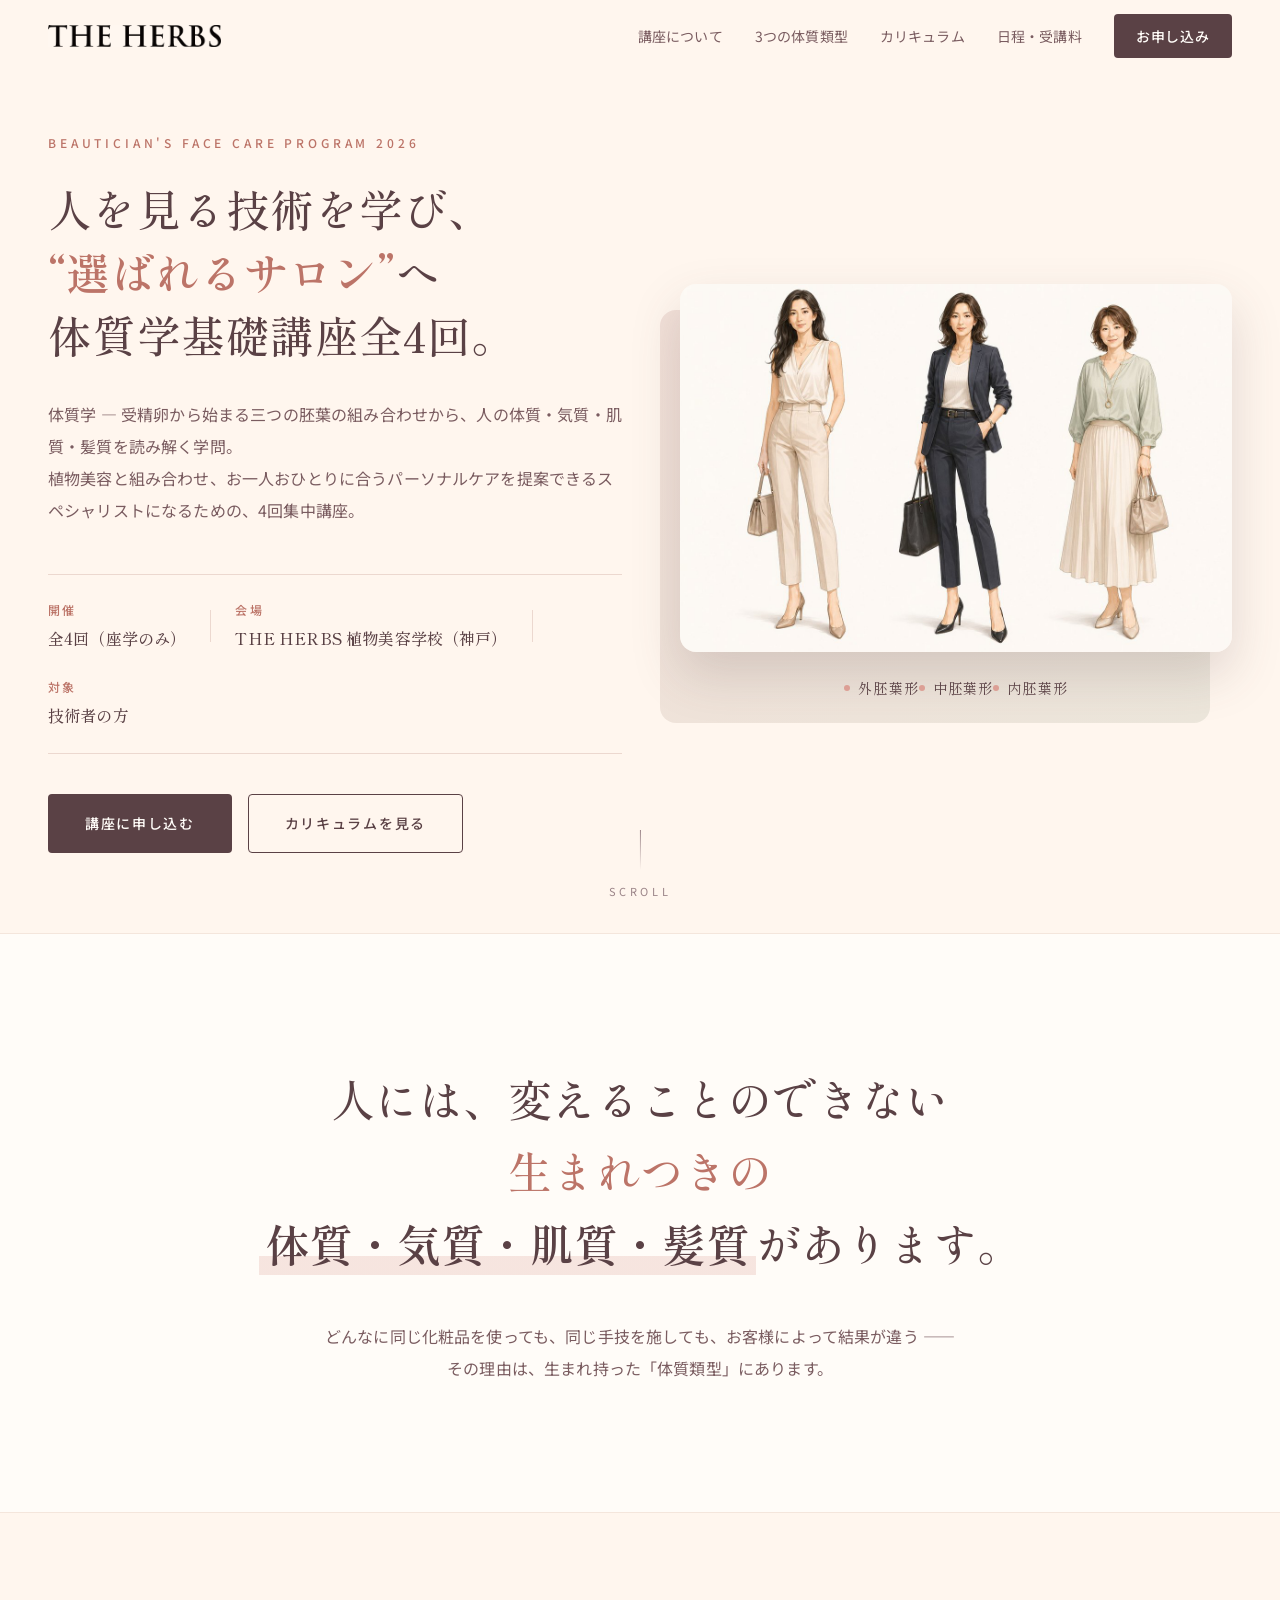
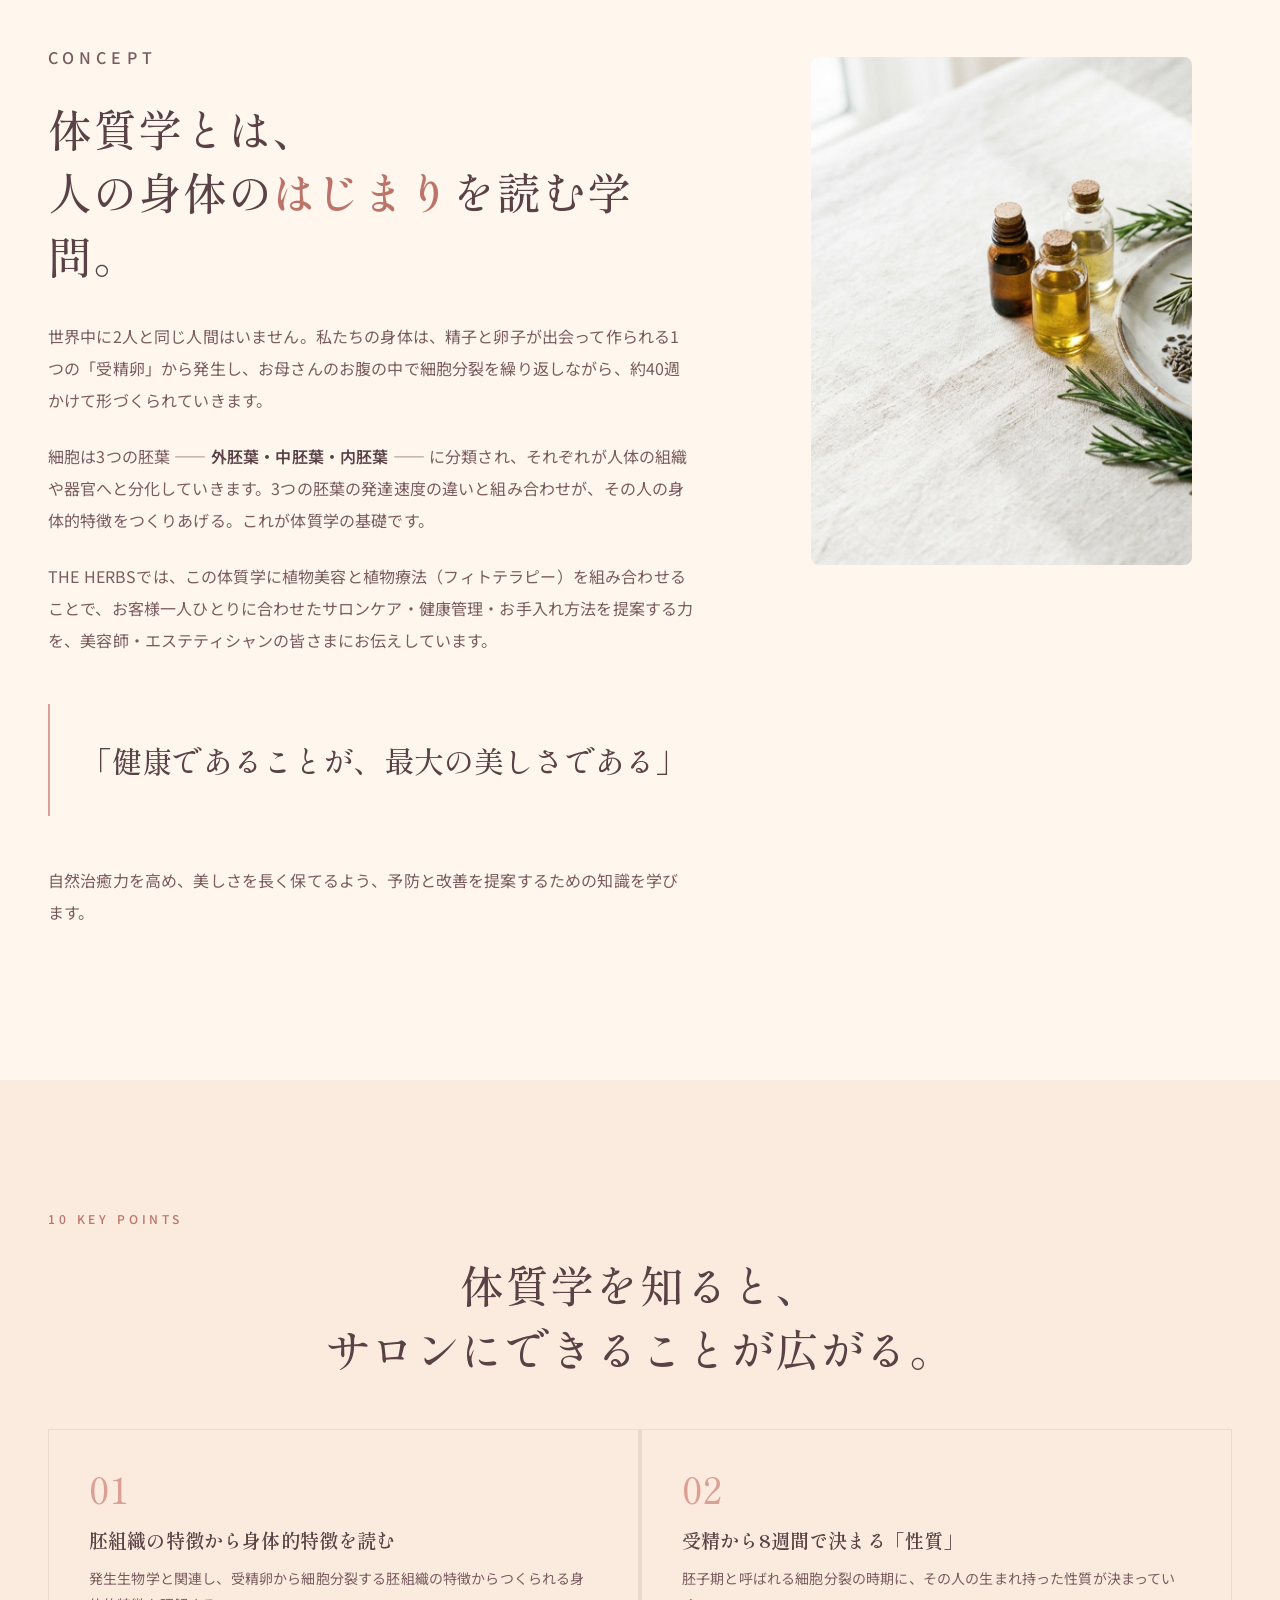
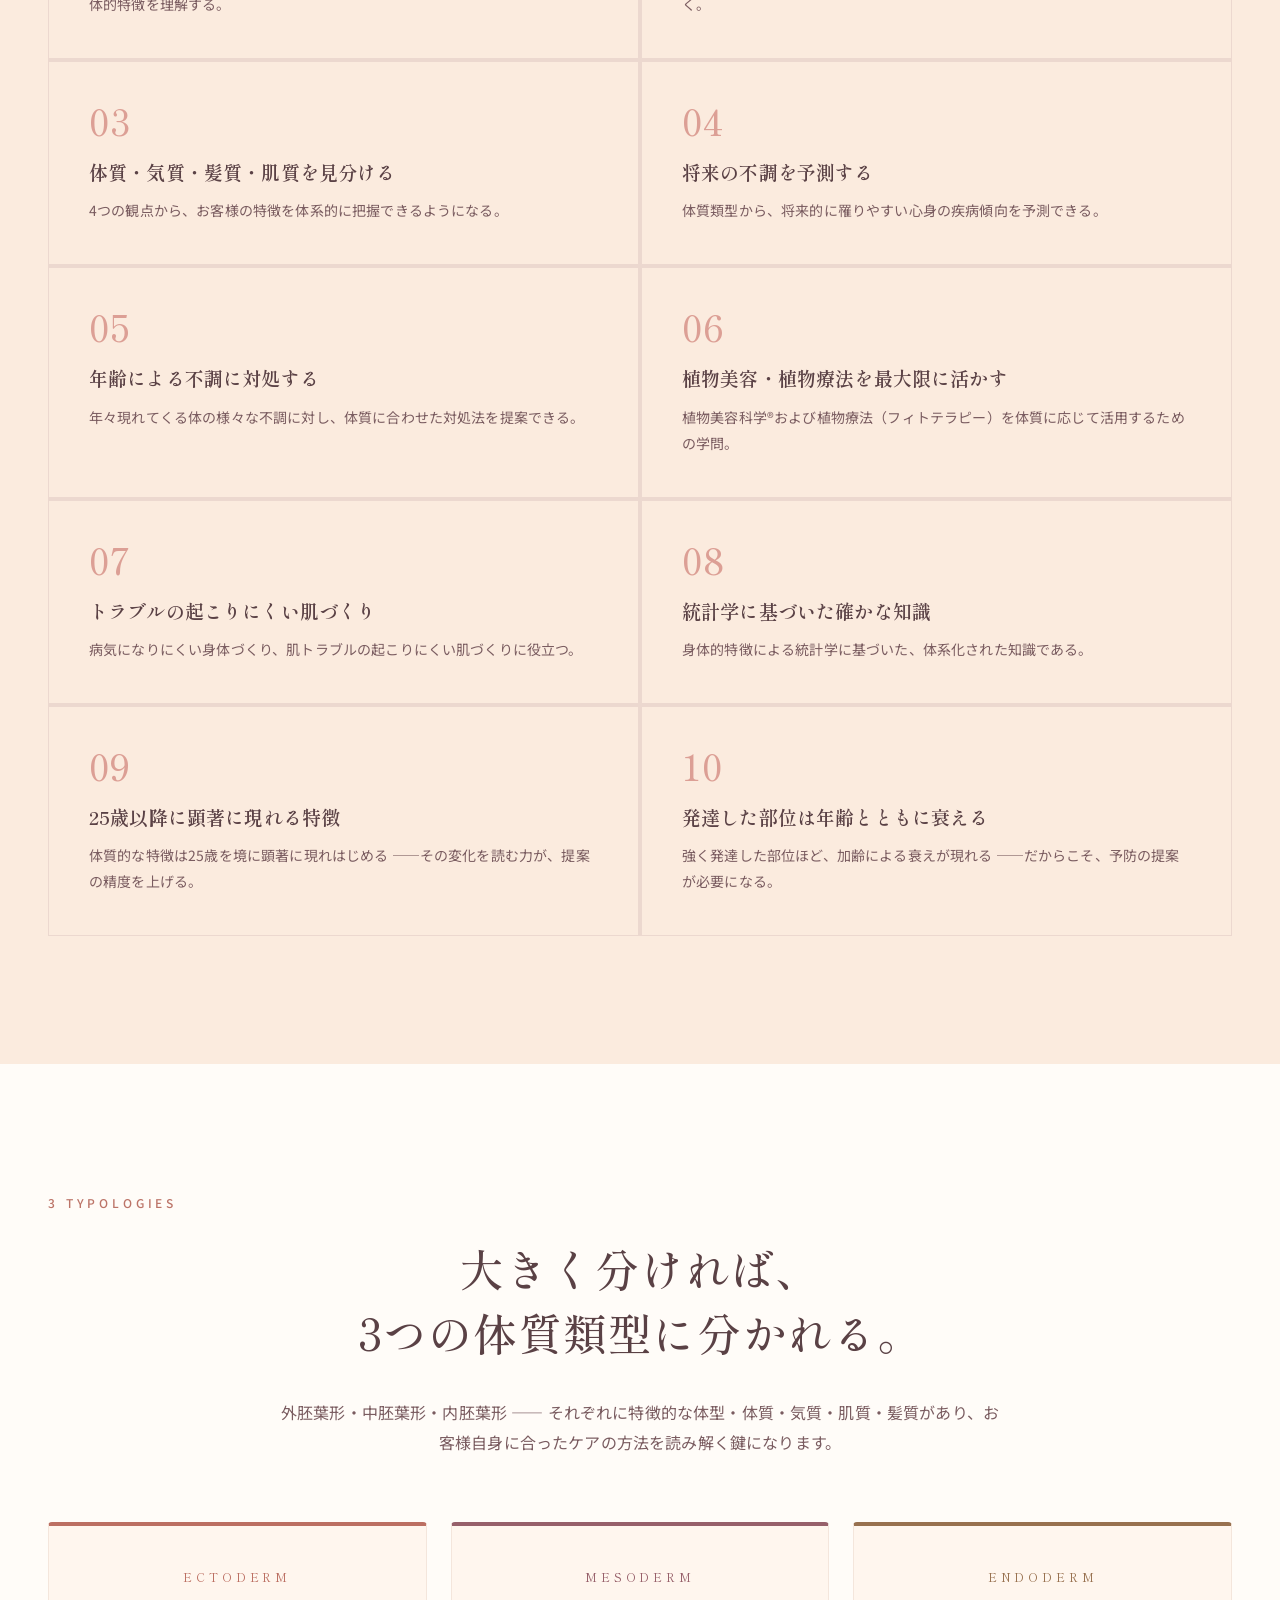
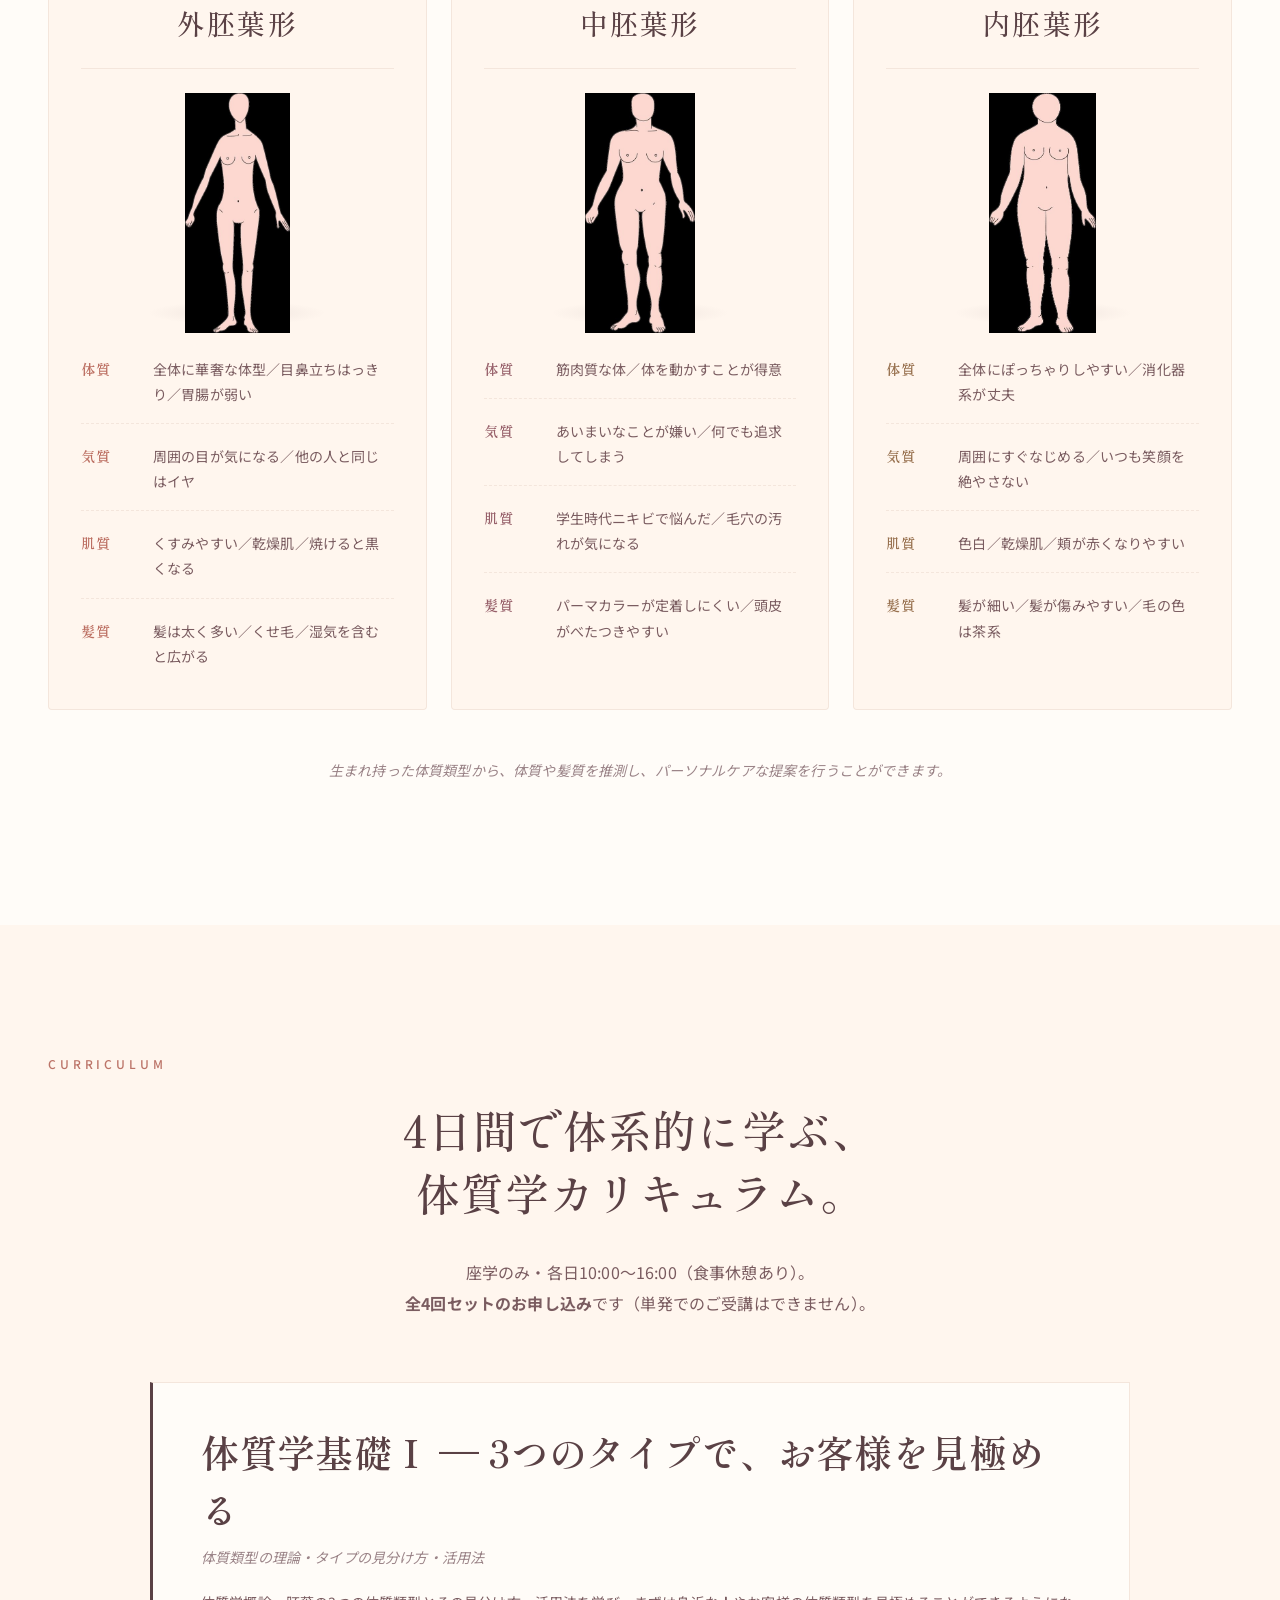
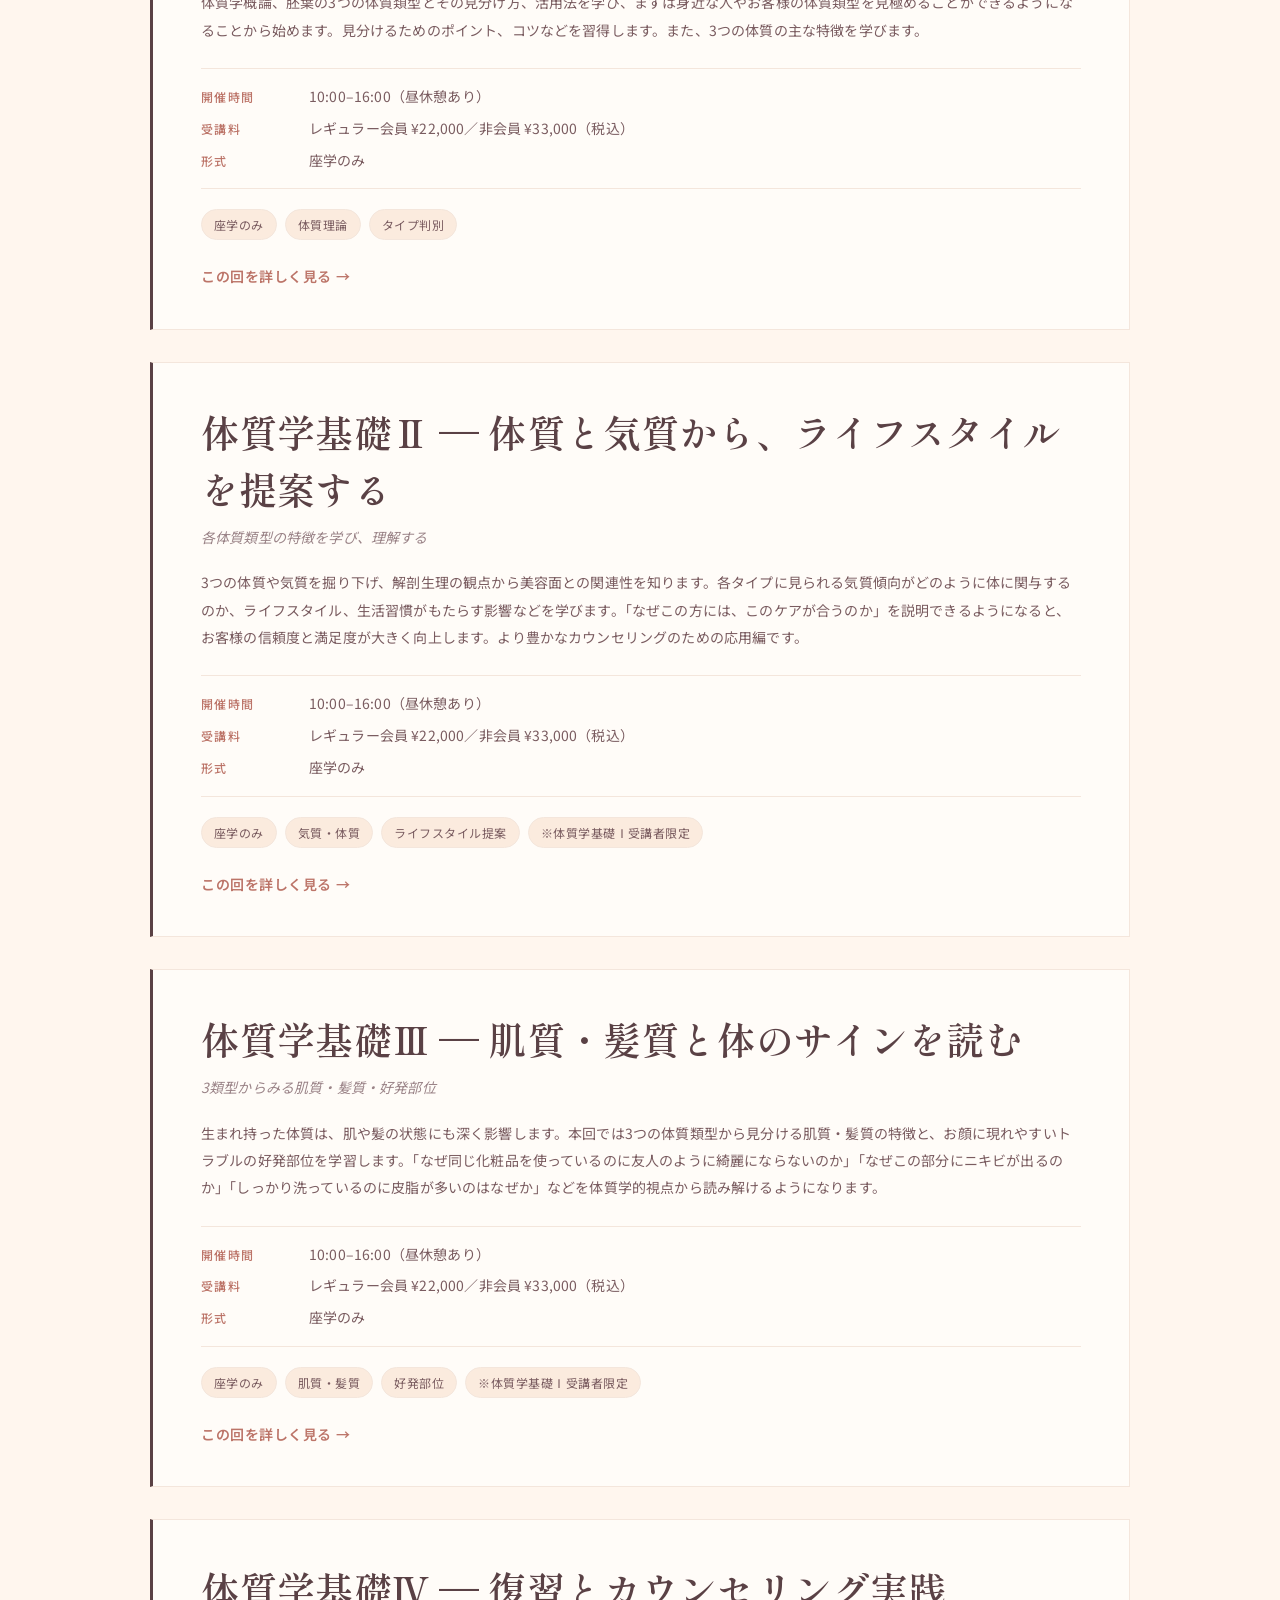
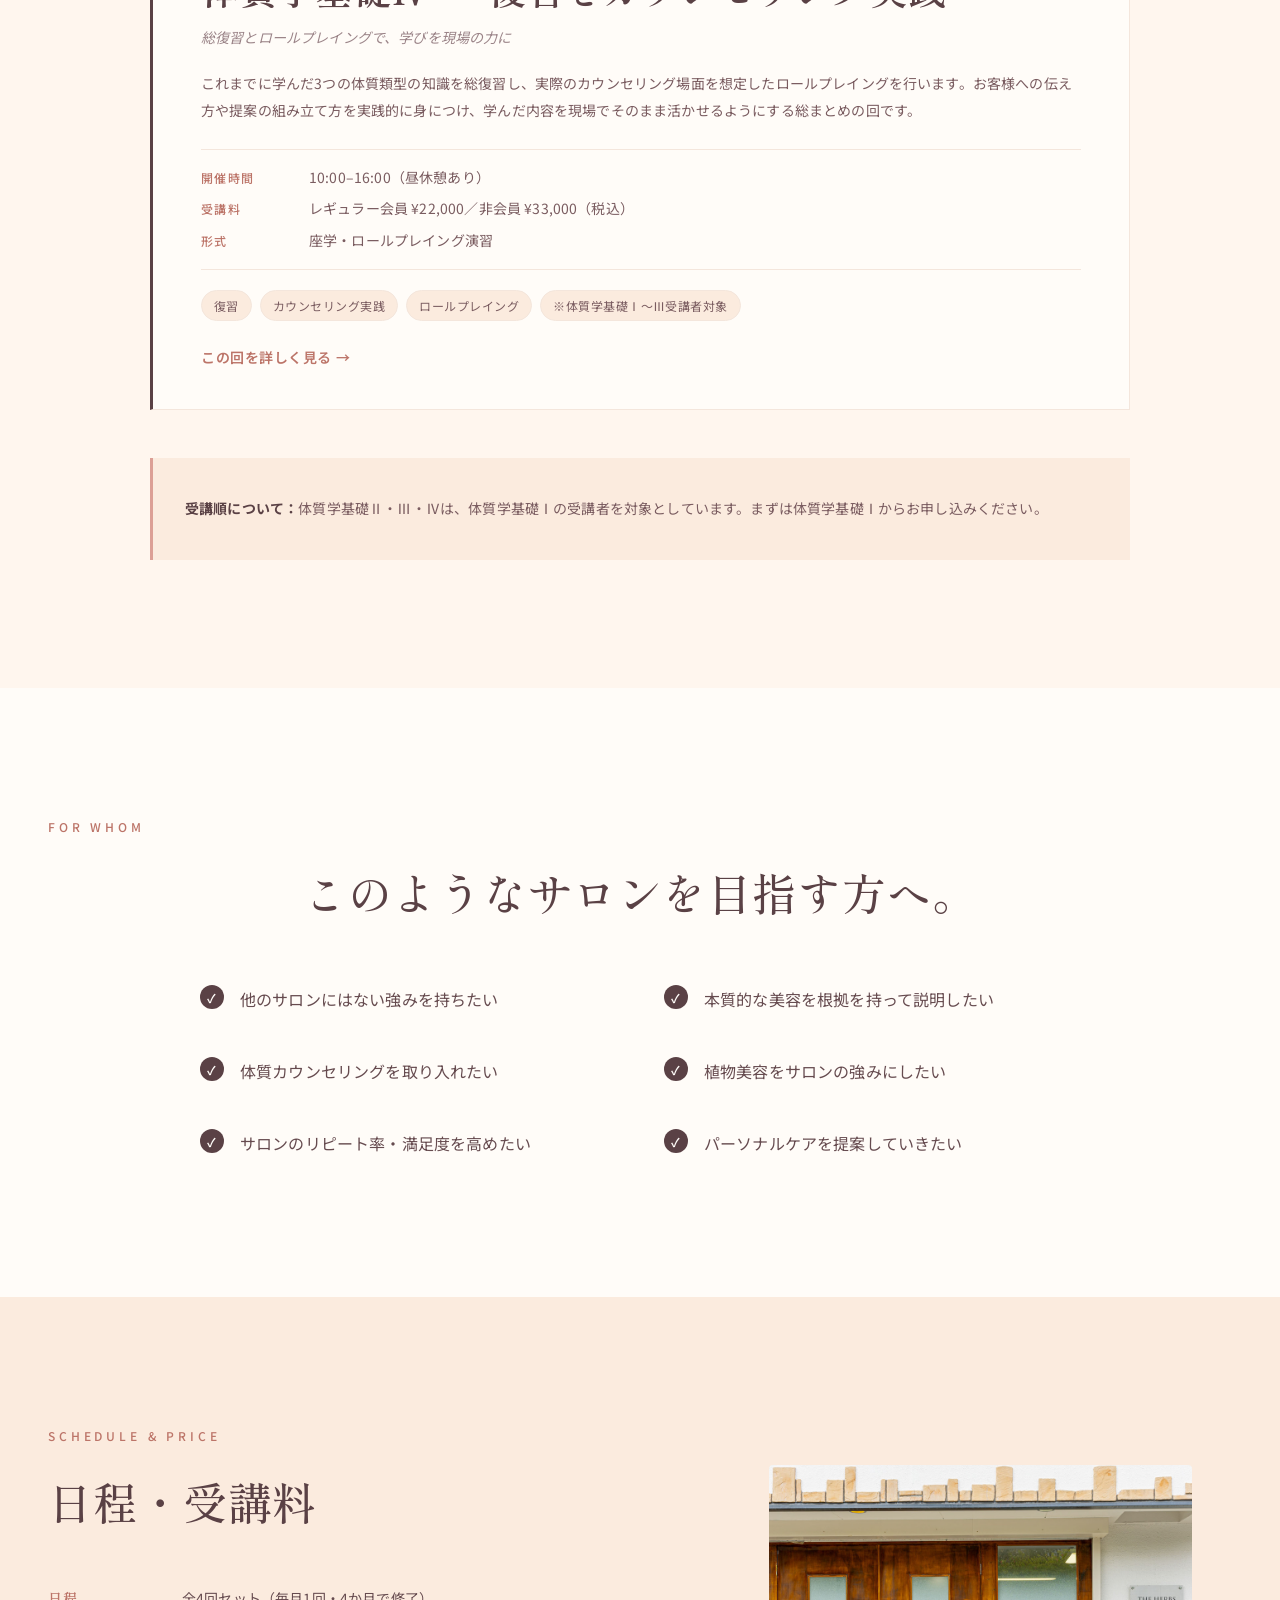
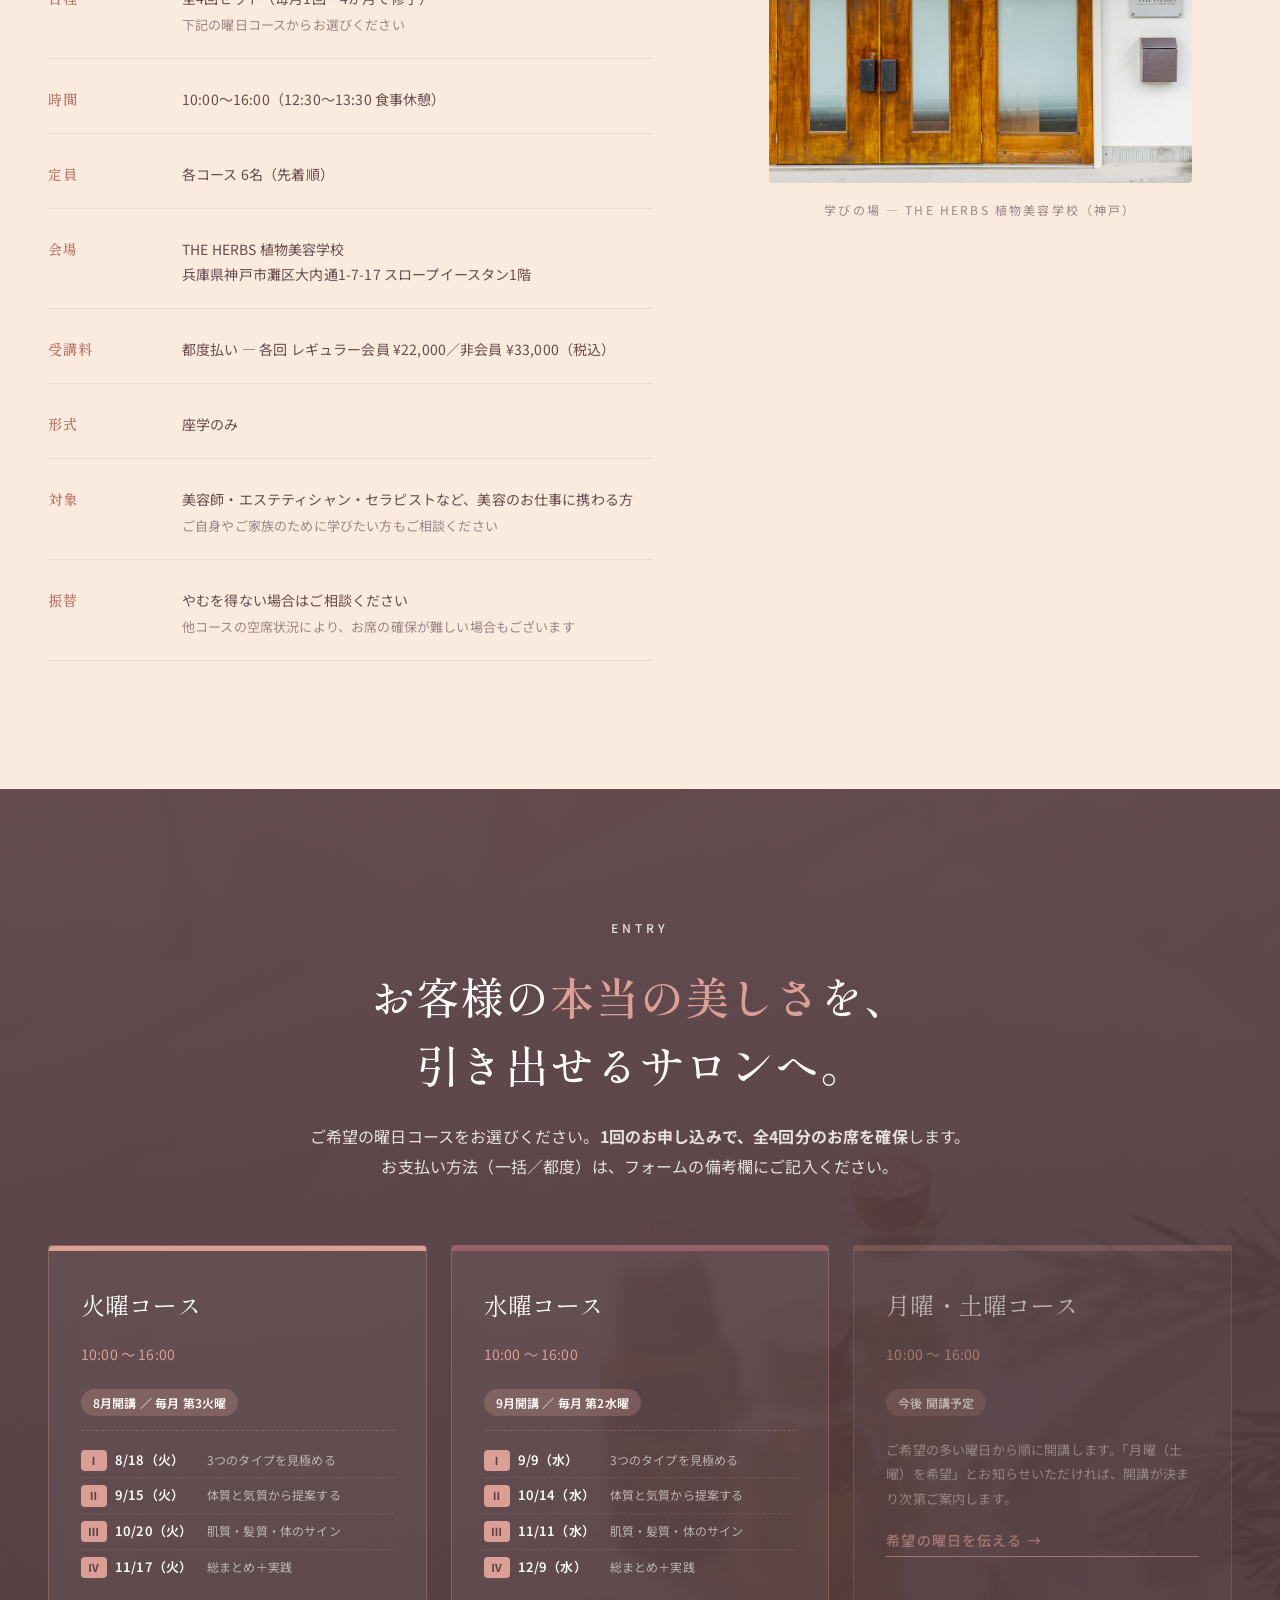
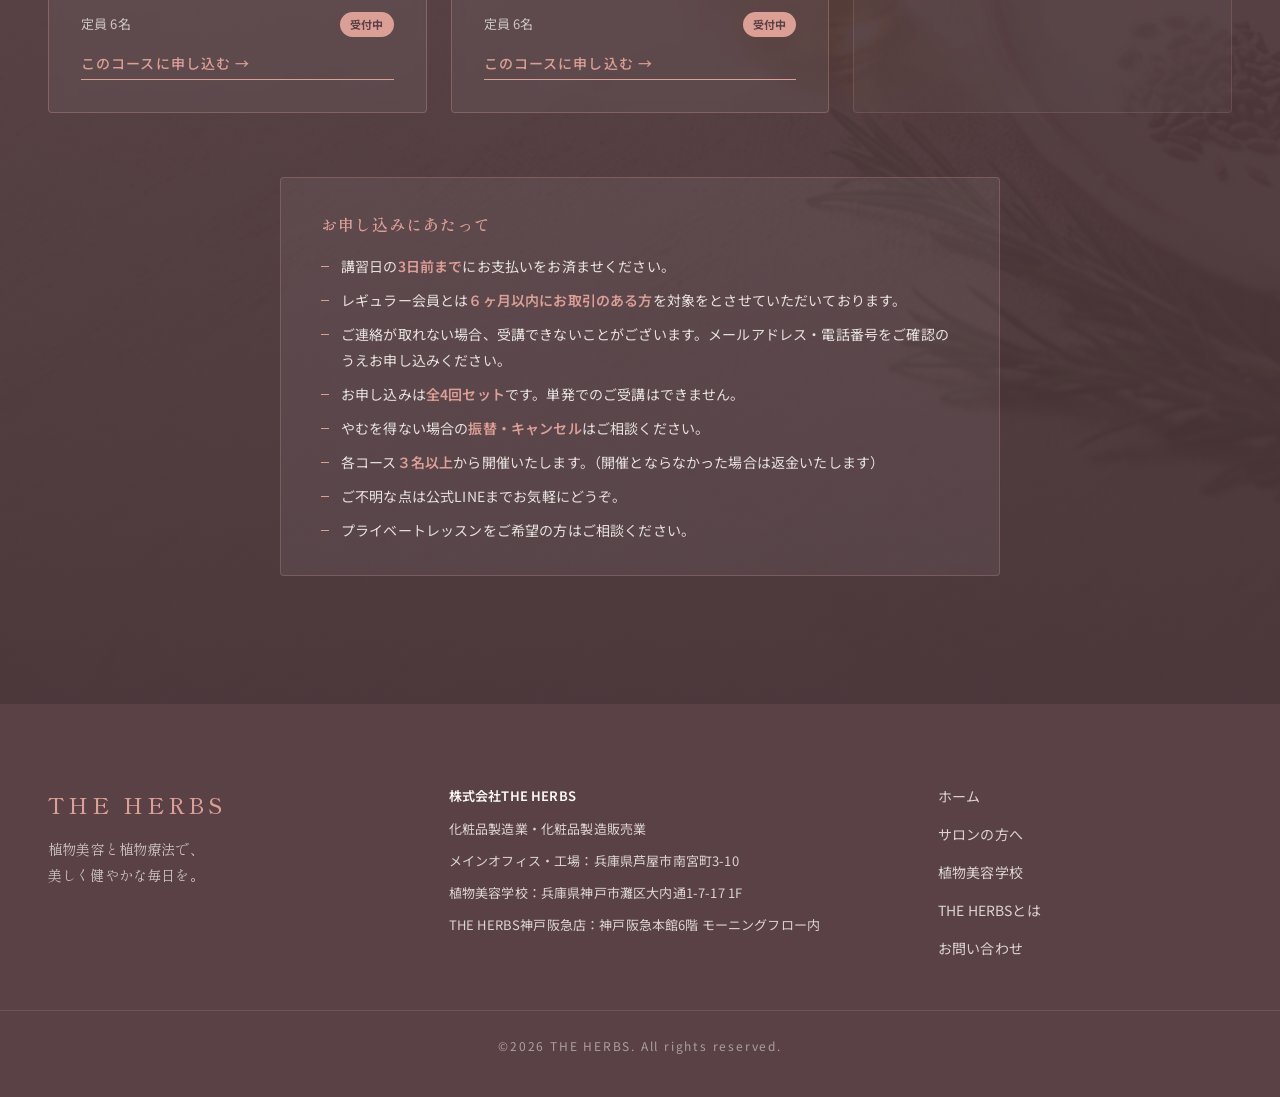
==== commit 4277da01: "Update index.html" ====
--- a/index.html
+++ b/index.html
@@ -270,12 +270,12 @@
       <p class="section-eyebrow">FOR WHOM</p>
       <h2 class="section-title centered">このようなサロンを目指す方へ。</h2>
       <ul class="audience-list">
-        <li><span class="check" aria-hidden="true">✓</span>お客様一人ひとりに、本当に合うケアを提案したい</li>
-        <li><span class="check" aria-hidden="true">✓</span>「なぜこの方にはこの方法が合うのか」を根拠を持って説明したい</li>
-        <li><span class="check" aria-hidden="true">✓</span>サロンメニューに体質カウンセリングを取り入れたい</li>
-        <li><span class="check" aria-hidden="true">✓</span>植物美容をサロンにとりいれたい</li>
-        <li><span class="check" aria-hidden="true">✓</span>サロンのリピート率・満足度を本質から高めたい</li>
-        <li><span class="check" aria-hidden="true">✓</span>予防美容の視点を、自分のサロンの強みにしたい</li>
+        <li><span class="check" aria-hidden="true">✓</span>他のサロンにはない強みを持ちたい</li>
+        <li><span class="check" aria-hidden="true">✓</span>本質的な美容を根拠を持って説明したい</li>
+        <li><span class="check" aria-hidden="true">✓</span>体質カウンセリングを取り入れたい</li>
+        <li><span class="check" aria-hidden="true">✓</span>植物美容をサロンの強みにしたい</li>
+        <li><span class="check" aria-hidden="true">✓</span>サロンのリピート率・満足度を高めたい</li>
+        <li><span class="check" aria-hidden="true">✓</span>パーソナルケアを提案していきたい</li>
       </ul>
     </div>
   </section>
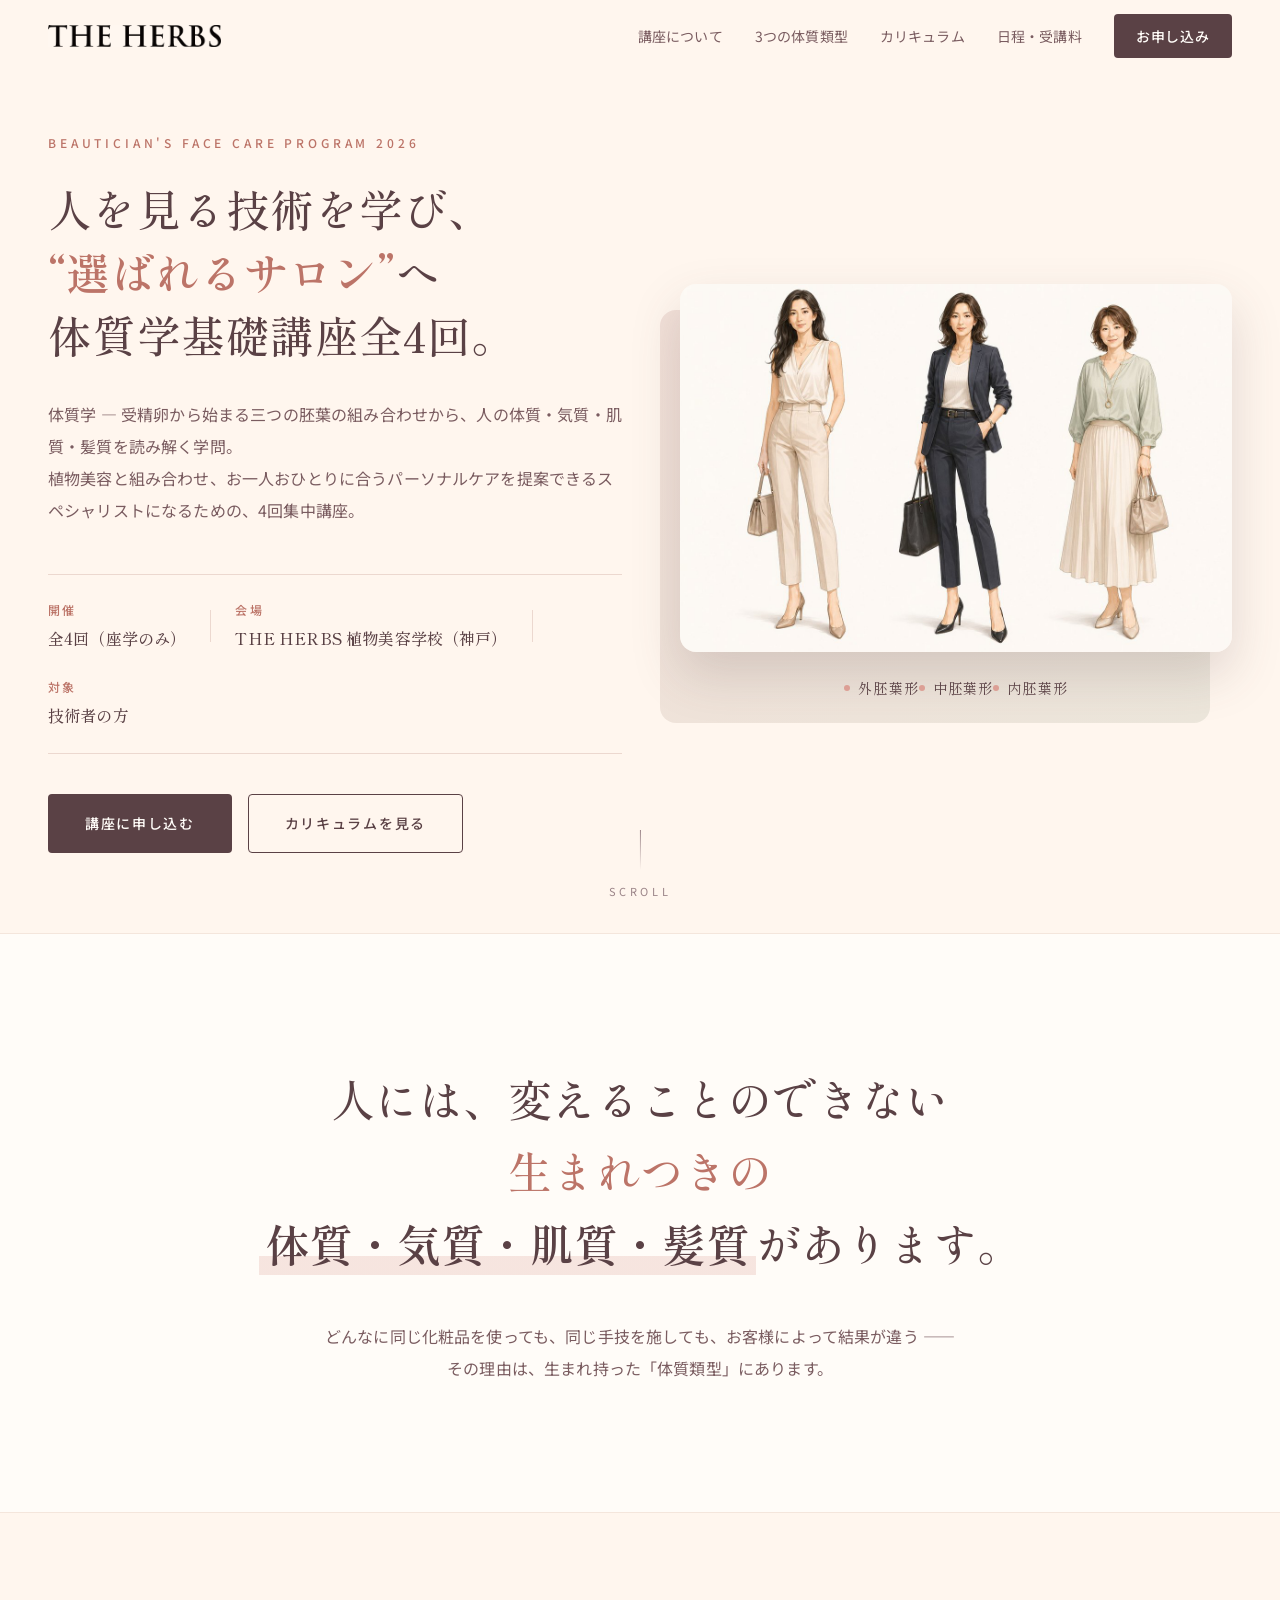
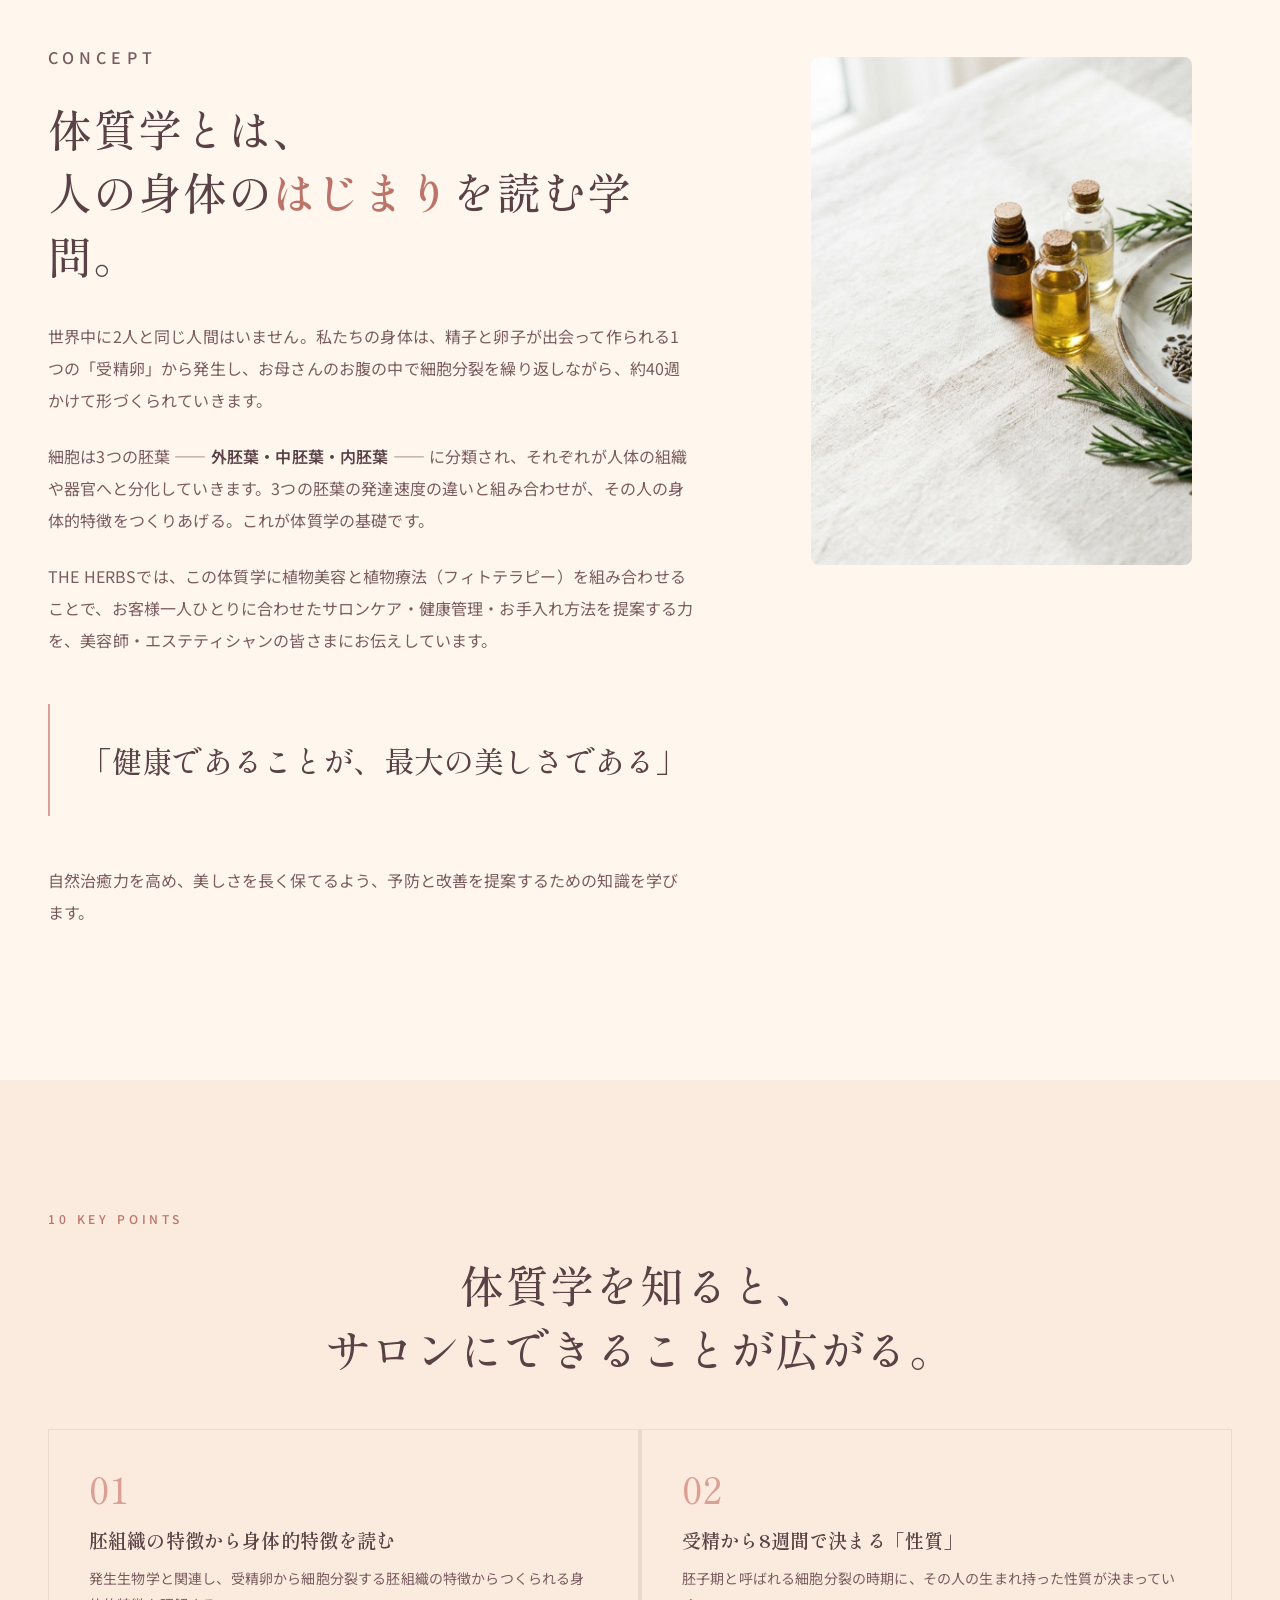
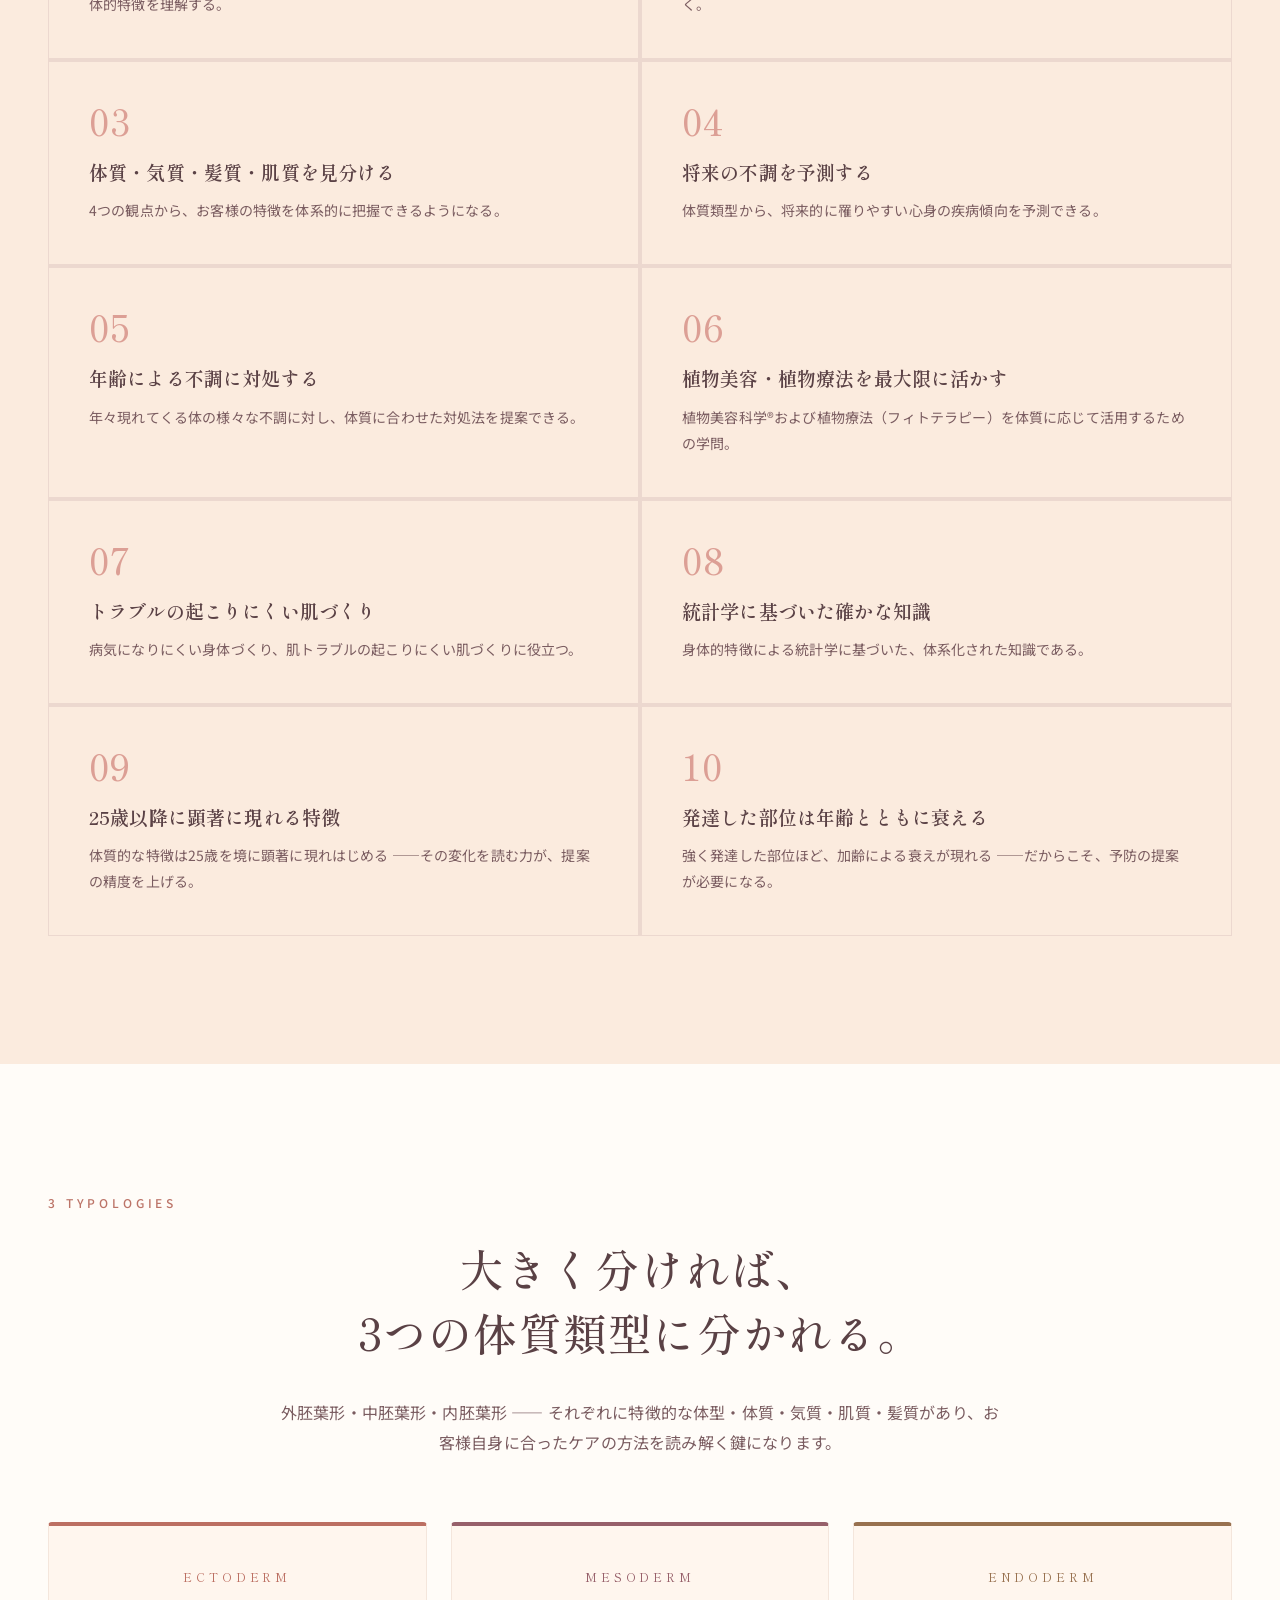
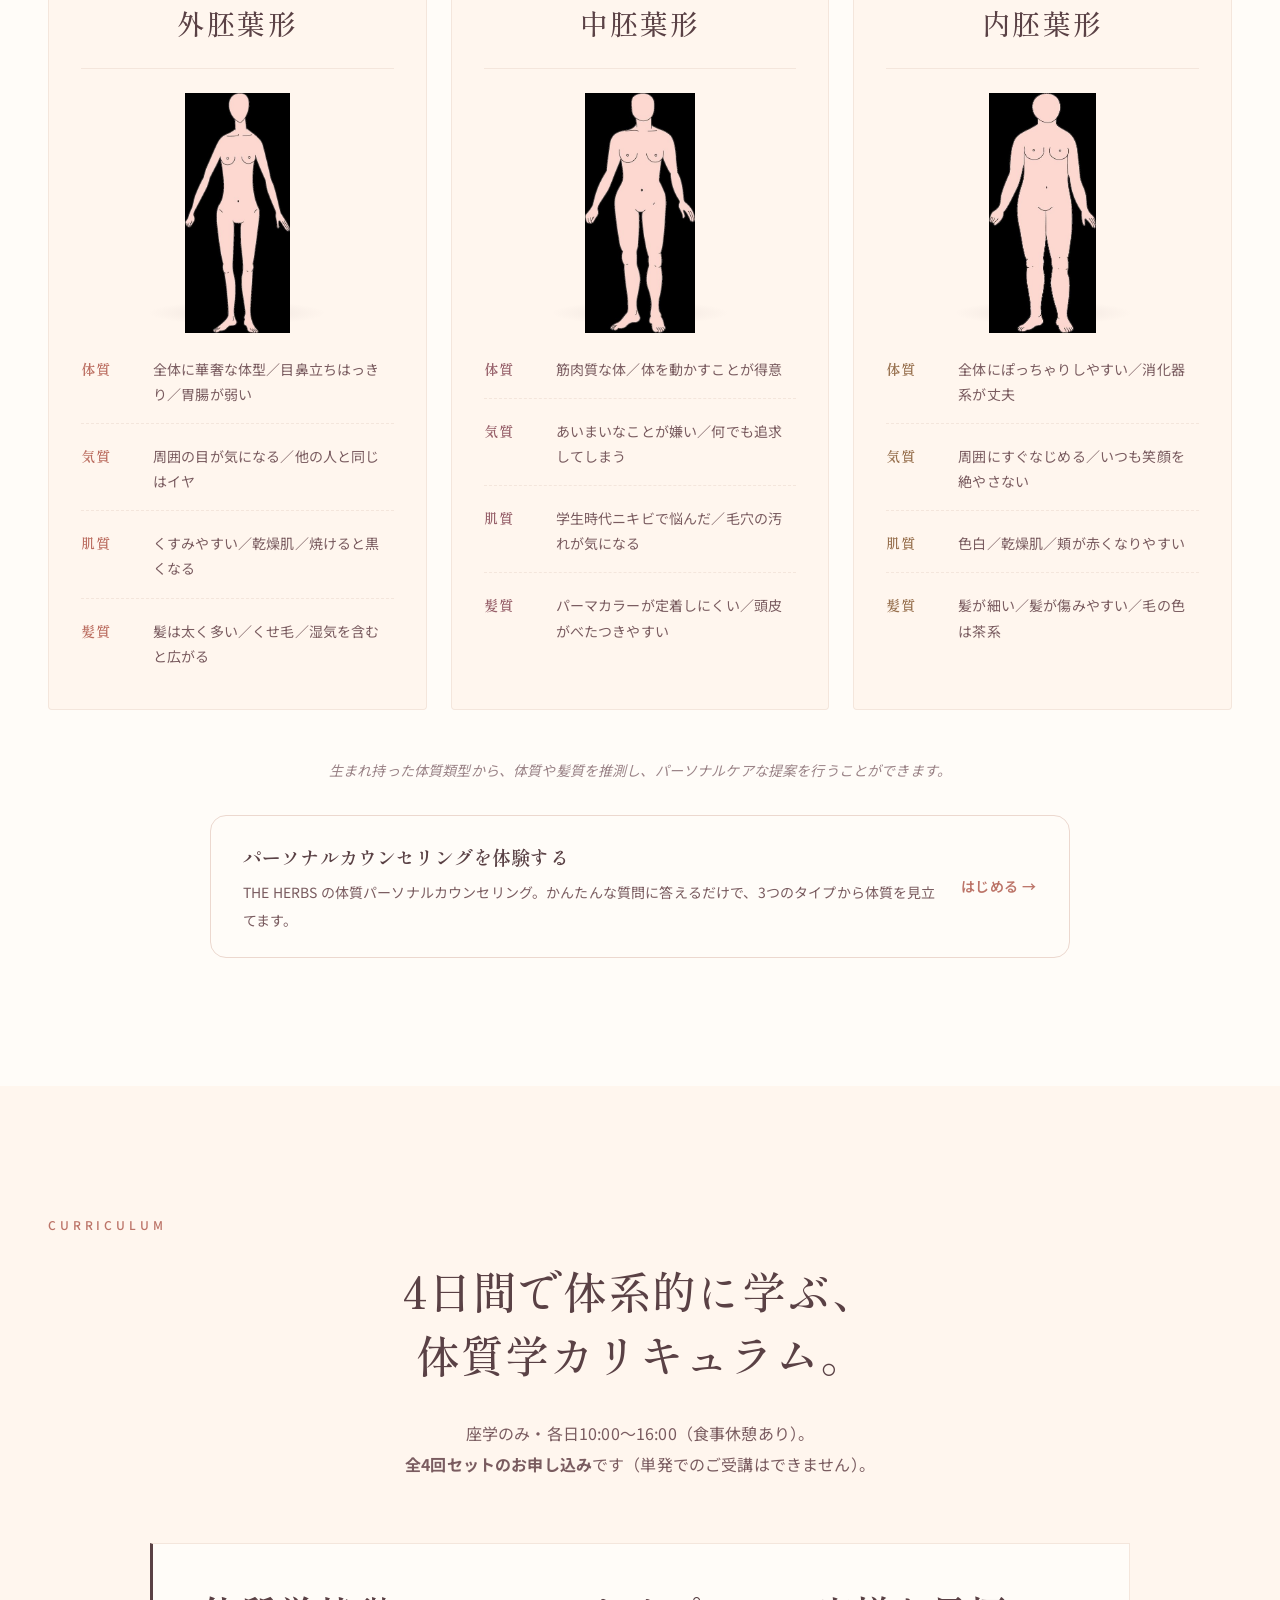
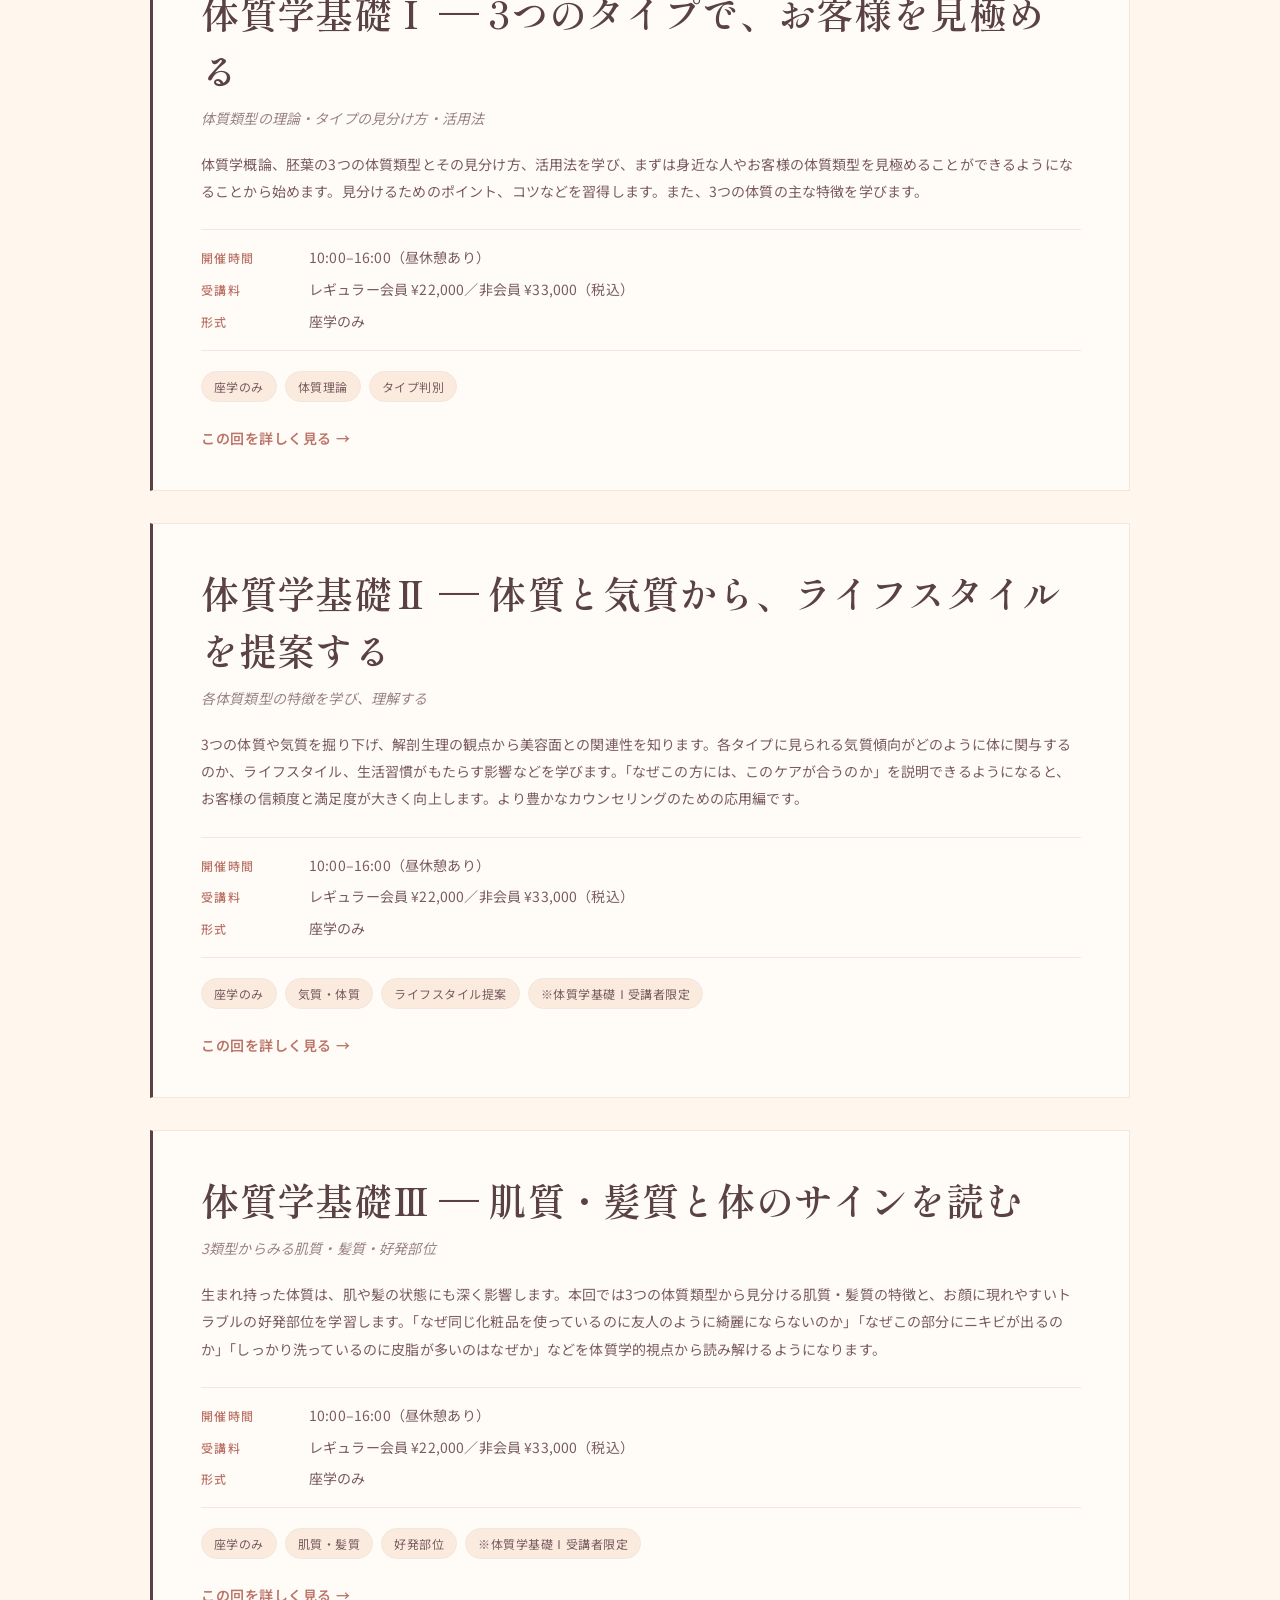
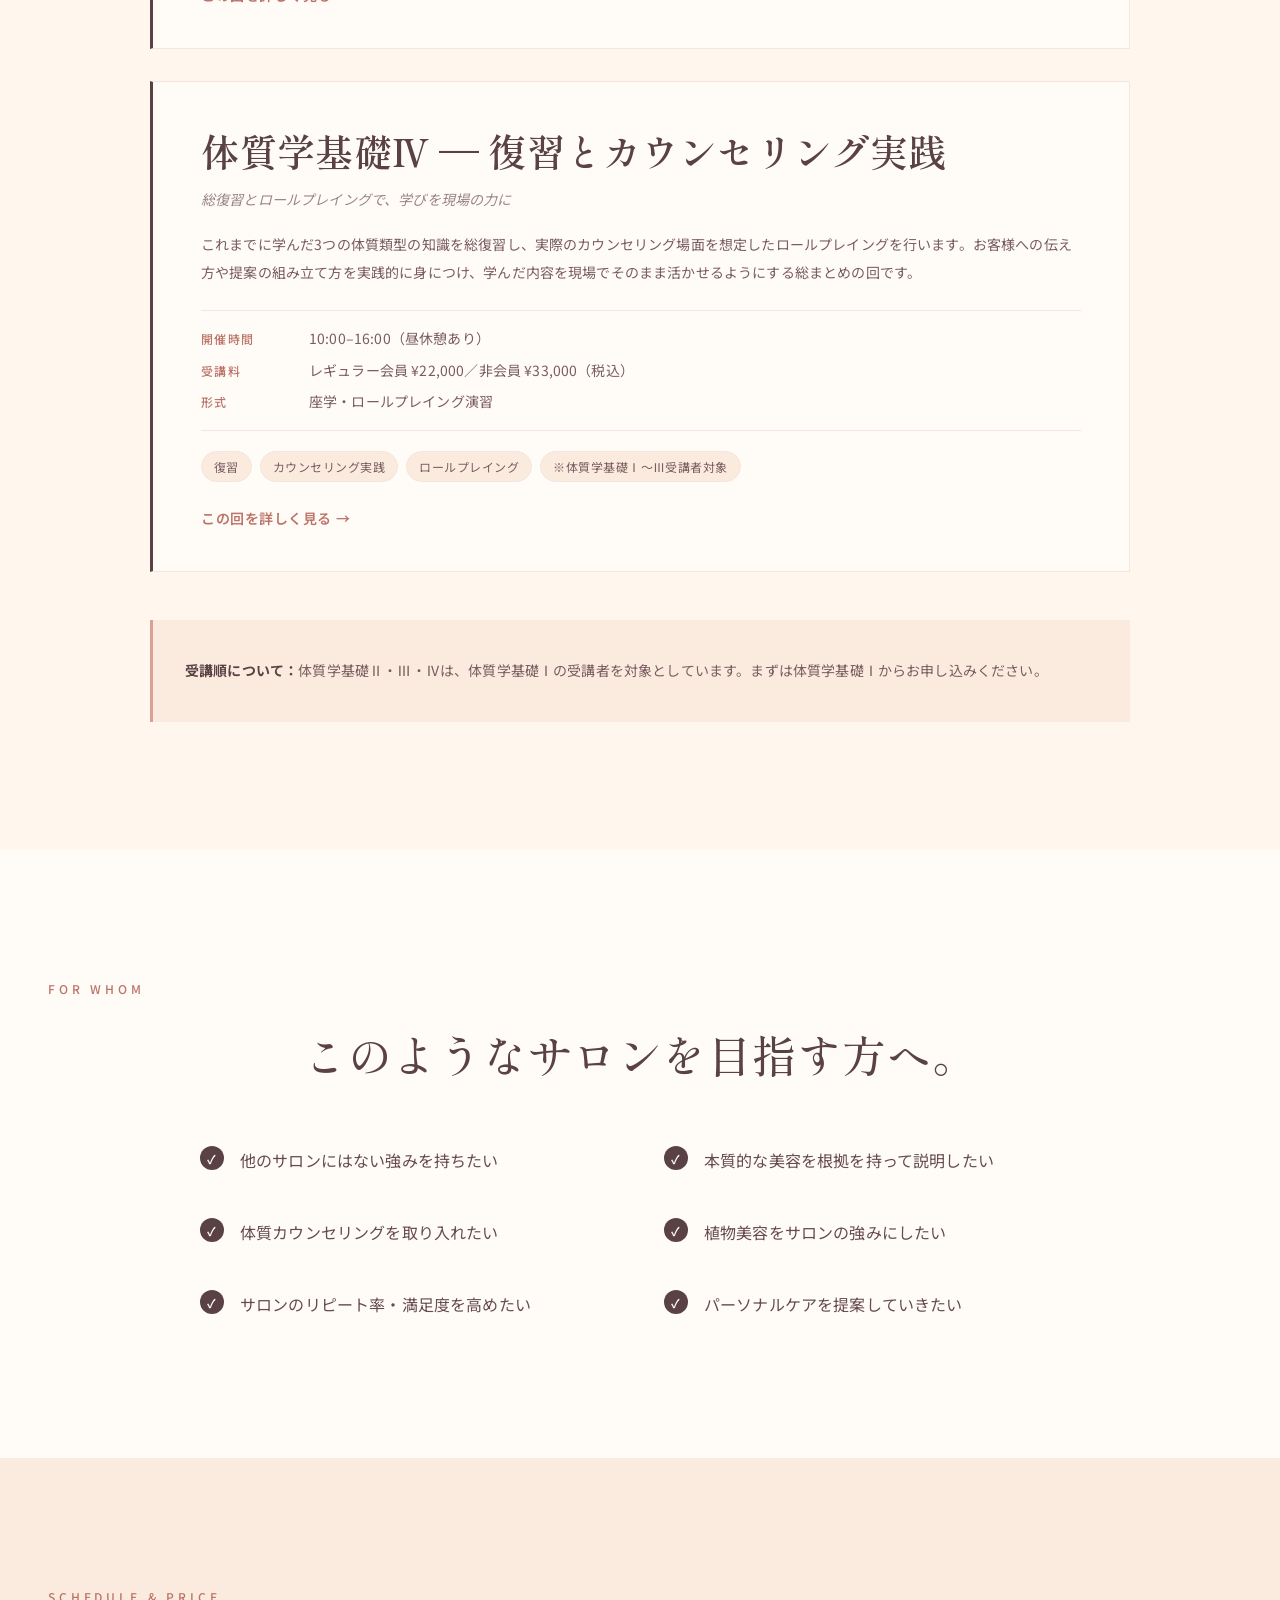
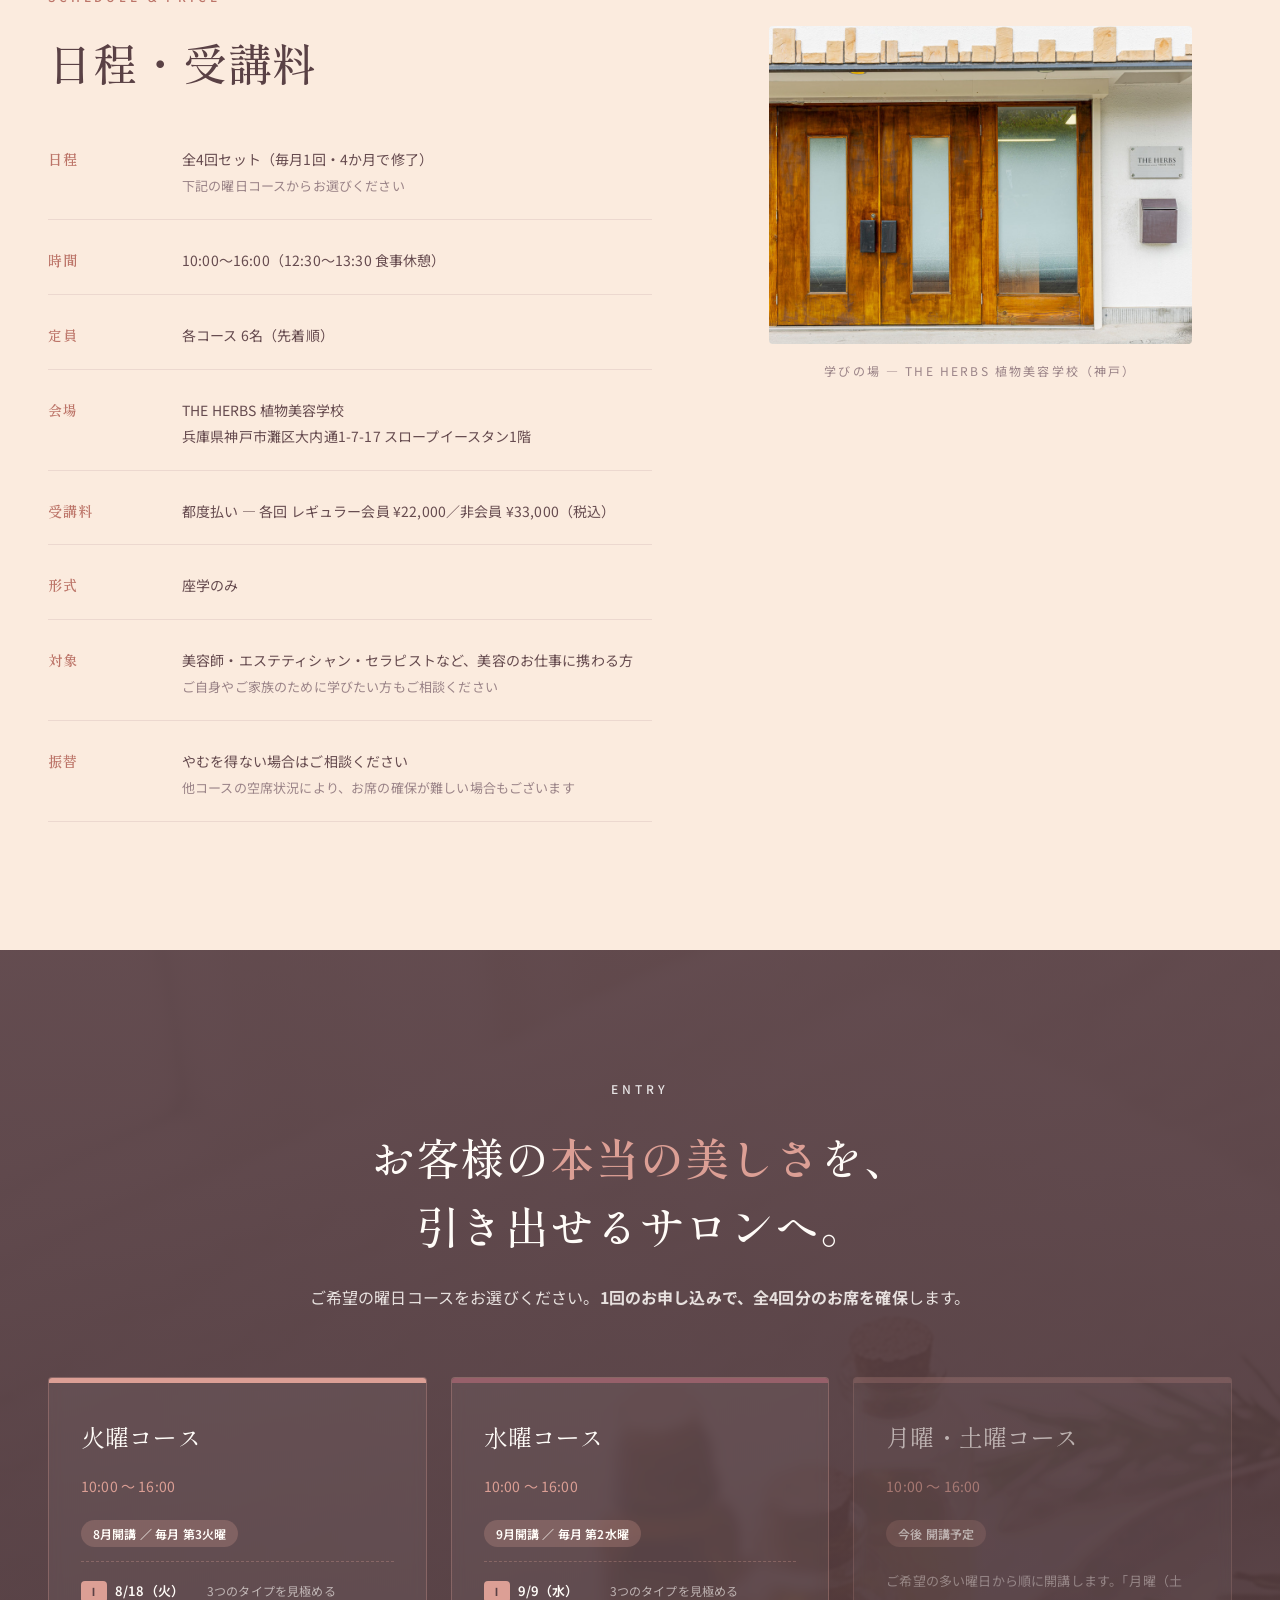
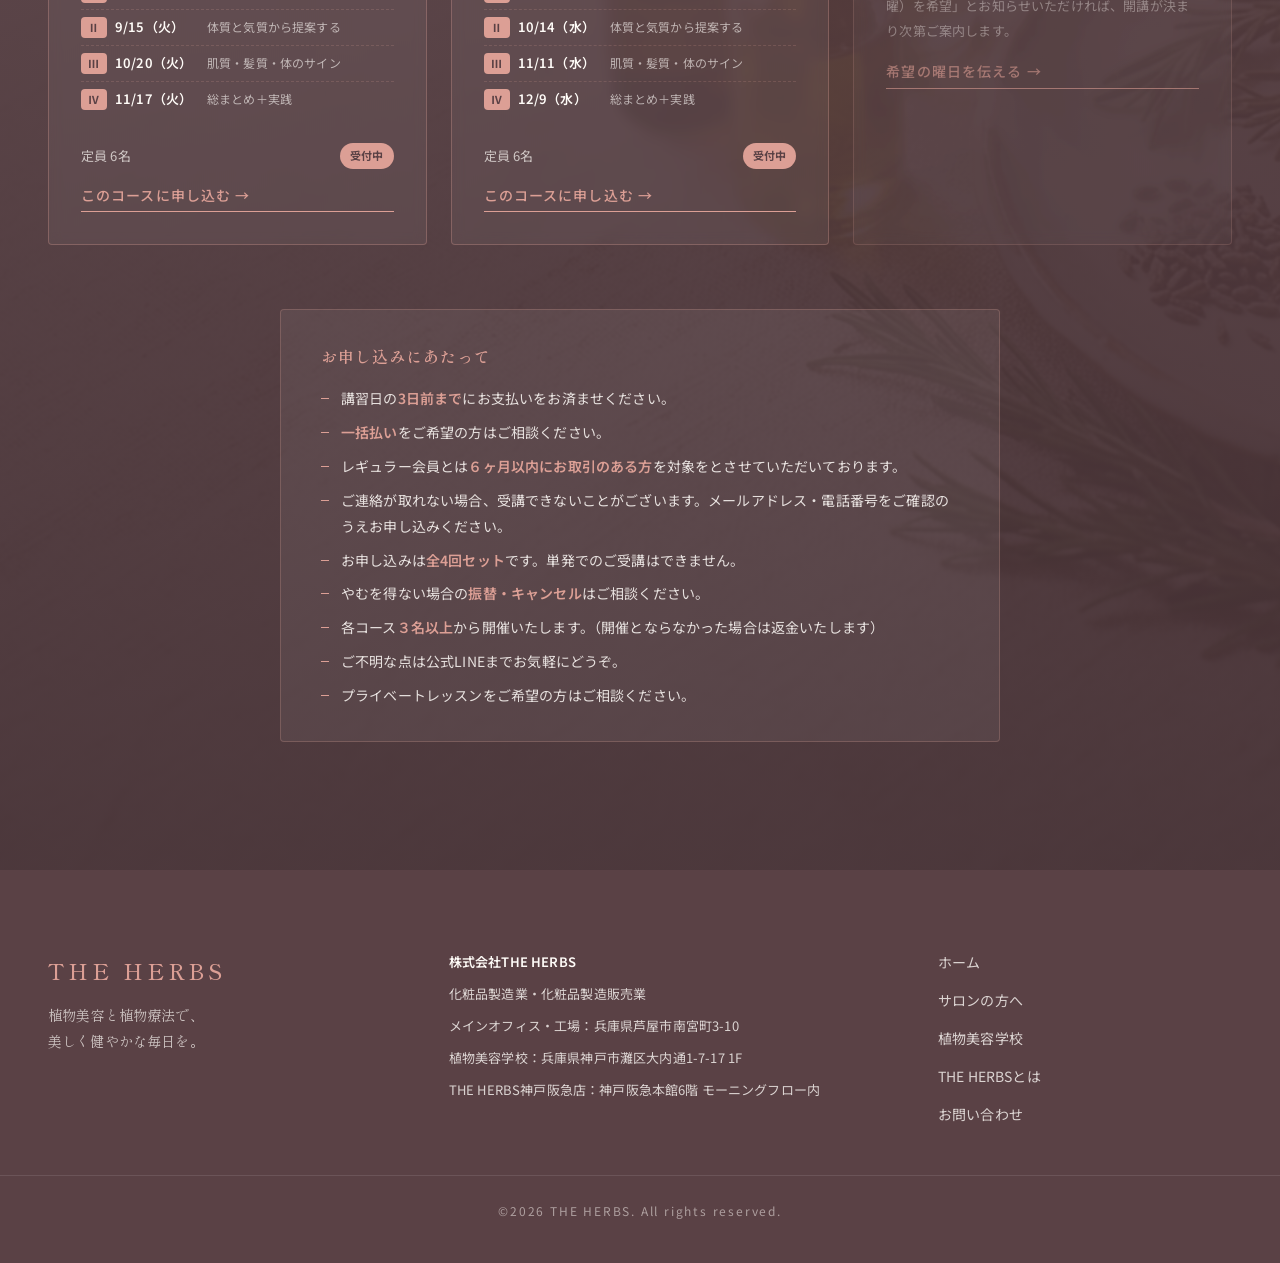
==== commit 315d95da: "Add files via upload" ====
--- a/index.html
+++ b/index.html
@@ -186,6 +186,13 @@
       </div>
 
       <p class="typology-note">生まれ持った体質類型から、体質や髪質を推測し、パーソナルケアな提案を行うことができます。</p>
+      <a class="counsel-card" href="https://herbscounsel-ezfyghvf.manus.space/counseling?ch=web" target="_blank" rel="noopener">
+        <span class="counsel-text">
+          <strong>パーソナルカウンセリングを体験する</strong>
+          <span>THE HERBS の体質パーソナルカウンセリング。かんたんな質問に答えるだけで、3つのタイプから体質を見立てます。</span>
+        </span>
+        <span class="counsel-arrow">はじめる →</span>
+      </a>
     </div>
   </section>
 
@@ -312,7 +319,7 @@
     <div class="container entry-content">
       <p class="section-eyebrow light">ENTRY</p>
       <h2 class="entry-title">お客様の<em>本当の美しさ</em>を、<br/>引き出せるサロンへ。</h2>
-      <p class="entry-lead">ご希望の曜日コースをお選びください。<strong>1回のお申し込みで、全4回分のお席を確保</strong>します。<br/>お支払い方法（一括／都度）は、フォームの備考欄にご記入ください。</p>
+      <p class="entry-lead">ご希望の曜日コースをお選びください。<strong>1回のお申し込みで、全4回分のお席を確保</strong>します。</p>
       <div class="entry-cards course-cards">
         <a href="https://ymiyagawatheherbs-tech.github.io/school-apply/apply.html?series=%E4%BD%93%E8%B3%AA%E5%AD%A6%E8%AC%9B%E7%BF%92%E4%BC%9A&course=TA-01-B-260818" class="entry-card course-card cc-tue" target="_blank" rel="noopener">
           <p class="cc-day">火曜コース</p>
@@ -342,6 +349,7 @@
         <h3>お申し込みにあたって</h3>
         <ul>
           <li>講習日の<strong>3日前まで</strong>にお支払いをお済ませください。</li>
+          <li><strong>一括払い</strong>をご希望の方はご相談ください。</li>
           <li>レギュラー会員とは<strong>６ヶ月以内にお取引のある方</strong>を対象をとさせていただいております。</li>
           <li>ご連絡が取れない場合、受講できないことがございます。メールアドレス・電話番号をご確認のうえお申し込みください。</li>
           <li>お申し込みは<strong>全4回セット</strong>です。単発でのご受講はできません。</li>
--- a/styles.css
+++ b/styles.css
@@ -1191,3 +1191,18 @@
   border-radius: 99px; padding: 3px 10px; }
 .cc-soon-text { font-size: 13px; line-height: 1.9; color: rgba(255,252,248,.6); margin: 8px 0 16px; }
 @media (max-width: 720px) { .course-cards { grid-template-columns: 1fr; } }
+
+
+/* ===== パーソナルカウンセリング 導線カード ===== */
+.counsel-card { display: flex; align-items: center; justify-content: space-between; gap: var(--s-5);
+  background: var(--c-paper); border: 1px solid var(--c-line); border-radius: var(--radius-lg);
+  padding: var(--s-6) clamp(20px, 3vw, 32px); margin: var(--s-8) auto 0; max-width: 860px;
+  transition: border-color .25s, transform .25s; }
+.counsel-card:hover { border-color: var(--c-gold); transform: translateY(-2px); }
+.counsel-text strong { display: block; font-family: var(--font-display-jp); font-weight: 600;
+  font-size: var(--text-lg); color: var(--c-moss); margin-bottom: 4px; }
+.counsel-text > span { font-family: var(--font-jp); font-size: var(--text-sm);
+  color: var(--c-ink-soft); line-height: 1.7; }
+.counsel-arrow { font-family: var(--font-body); font-size: var(--text-sm); font-weight: 600;
+  letter-spacing: .04em; color: var(--c-gold-deep); white-space: nowrap; }
+@media (max-width: 640px) { .counsel-card { flex-direction: column; align-items: flex-start; gap: var(--s-4); } }
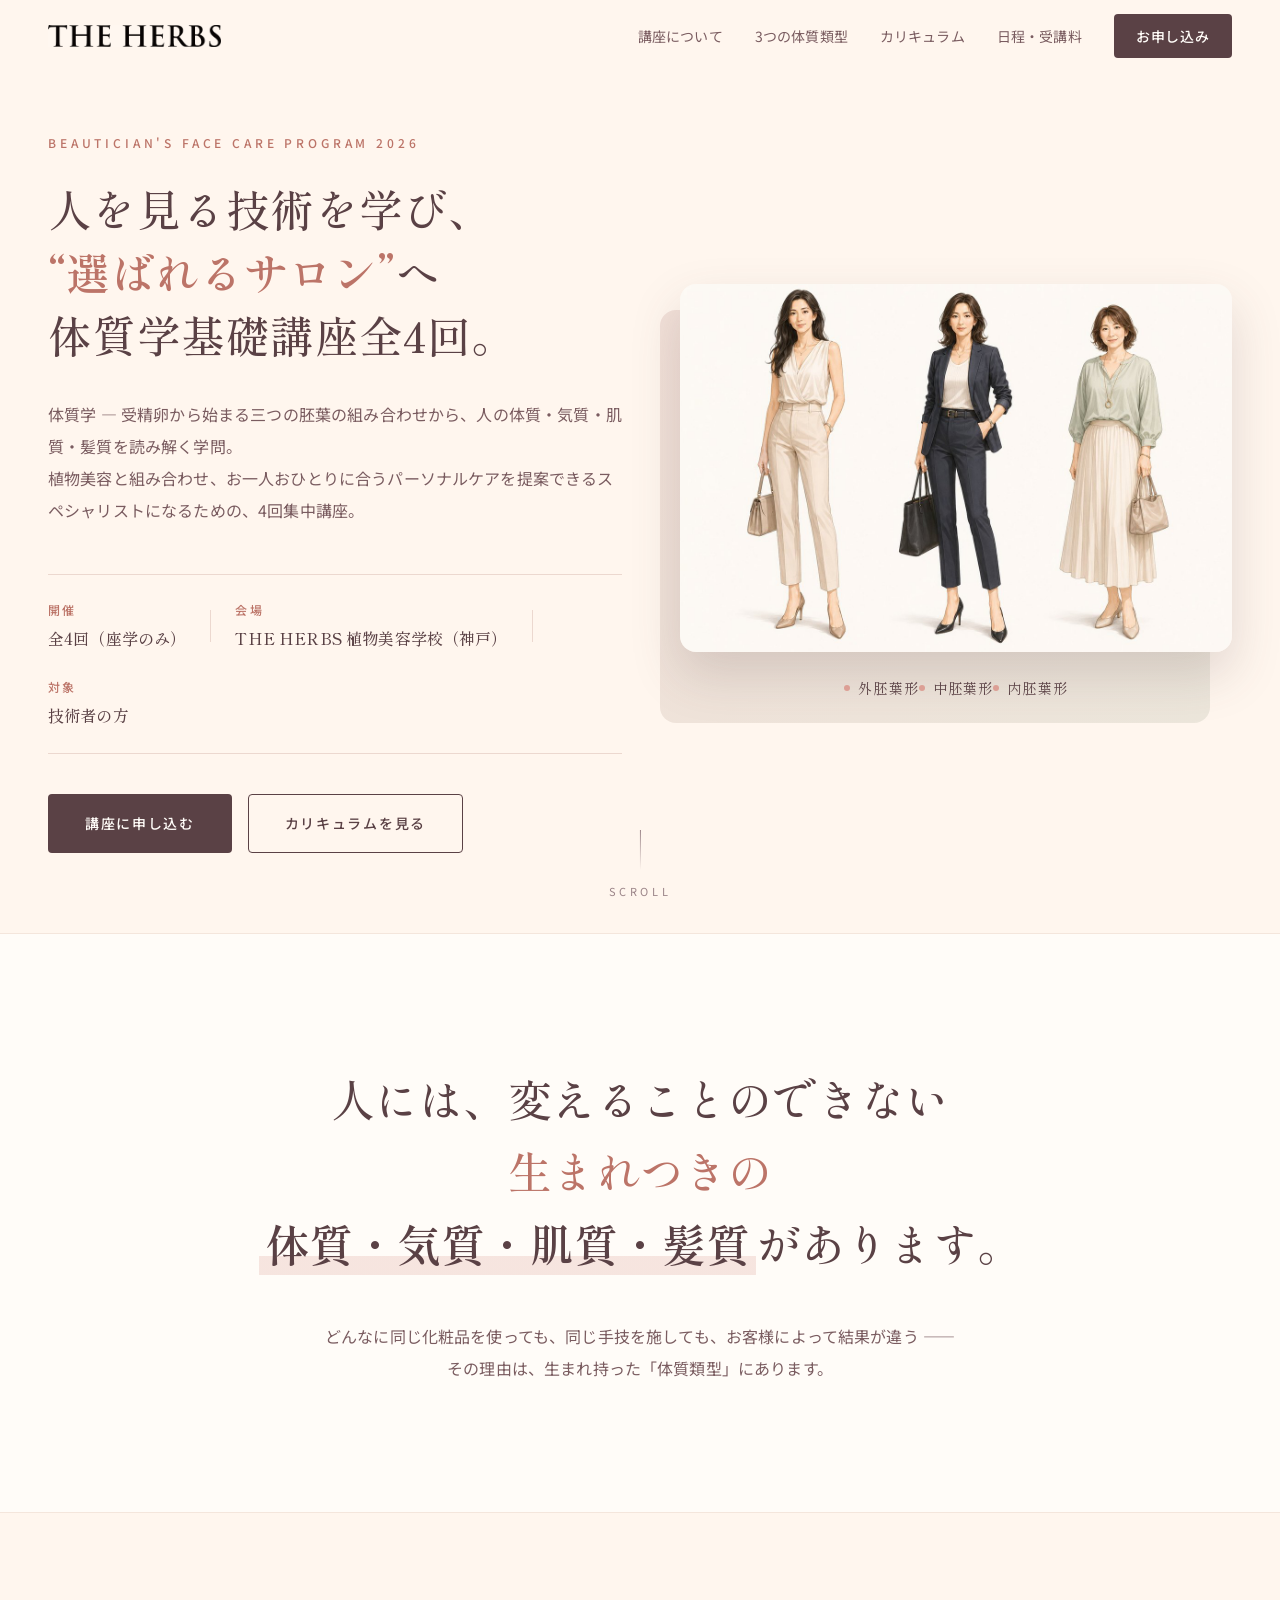
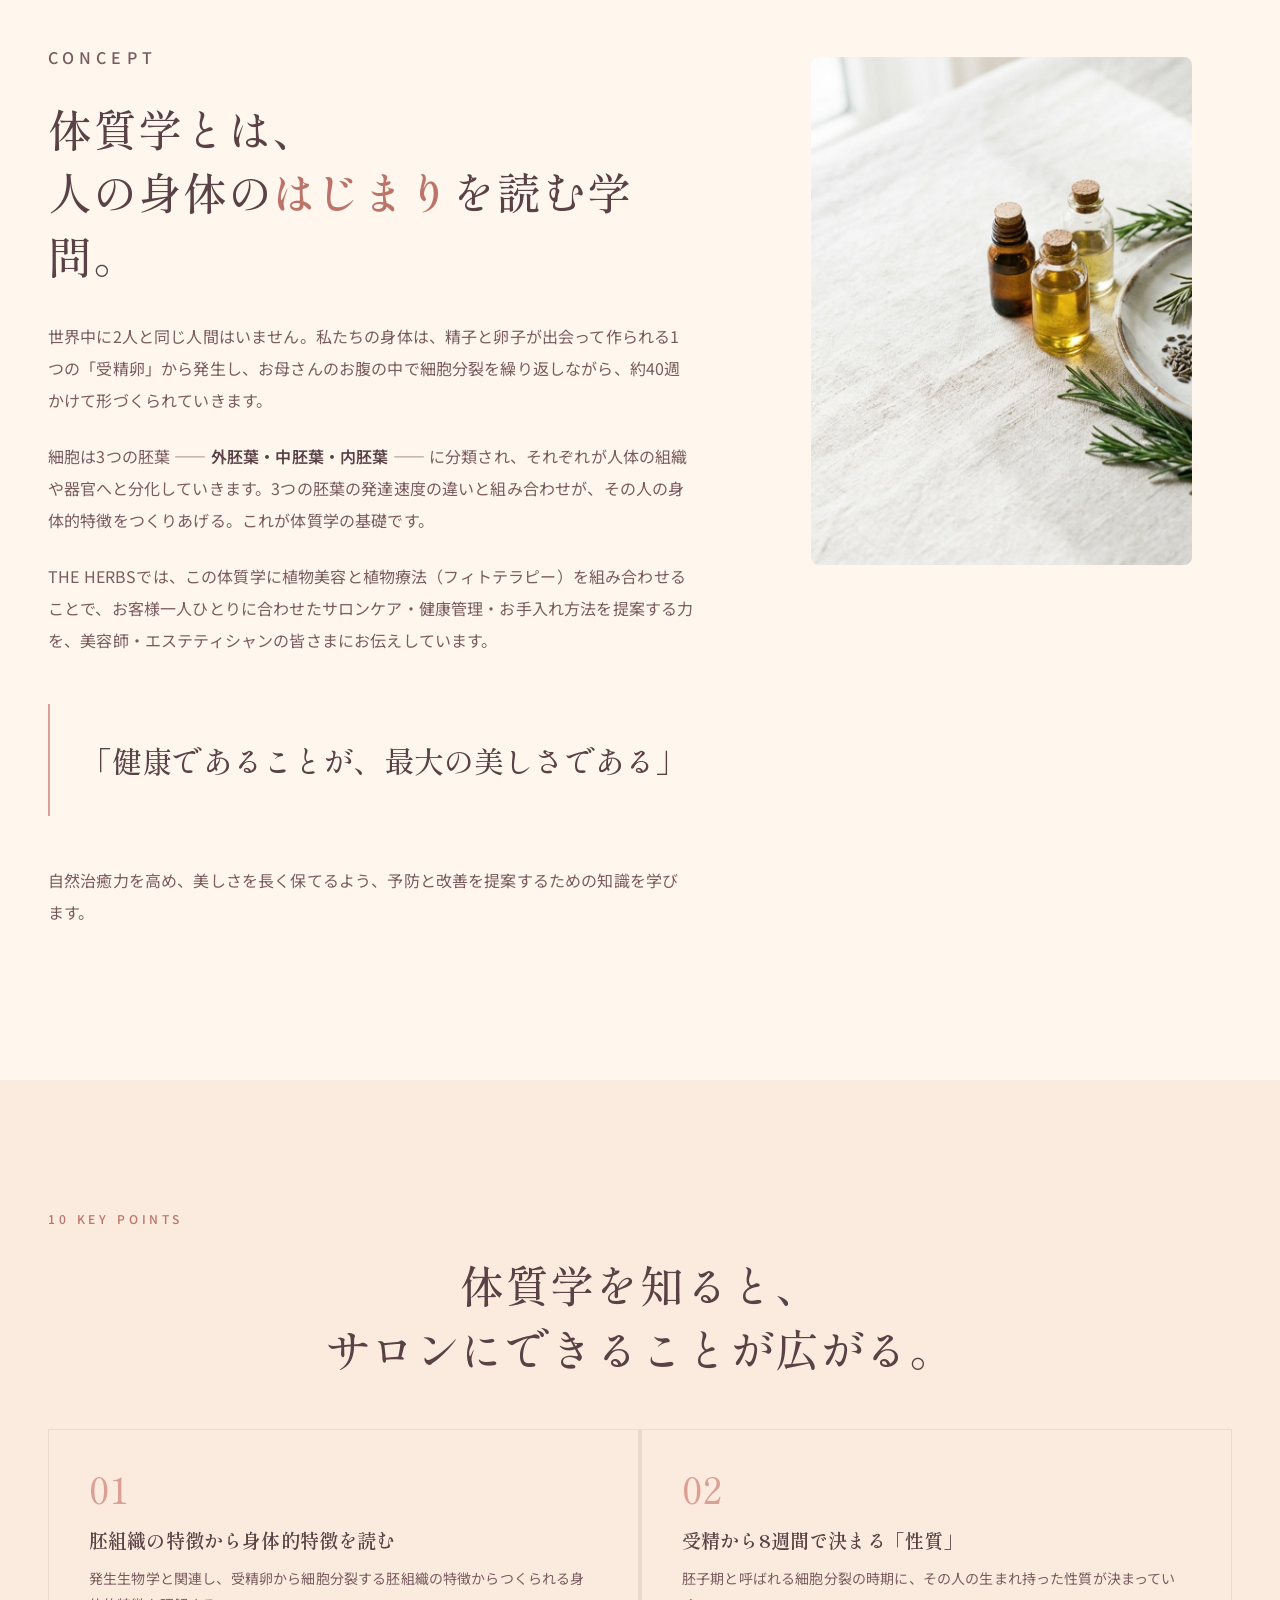
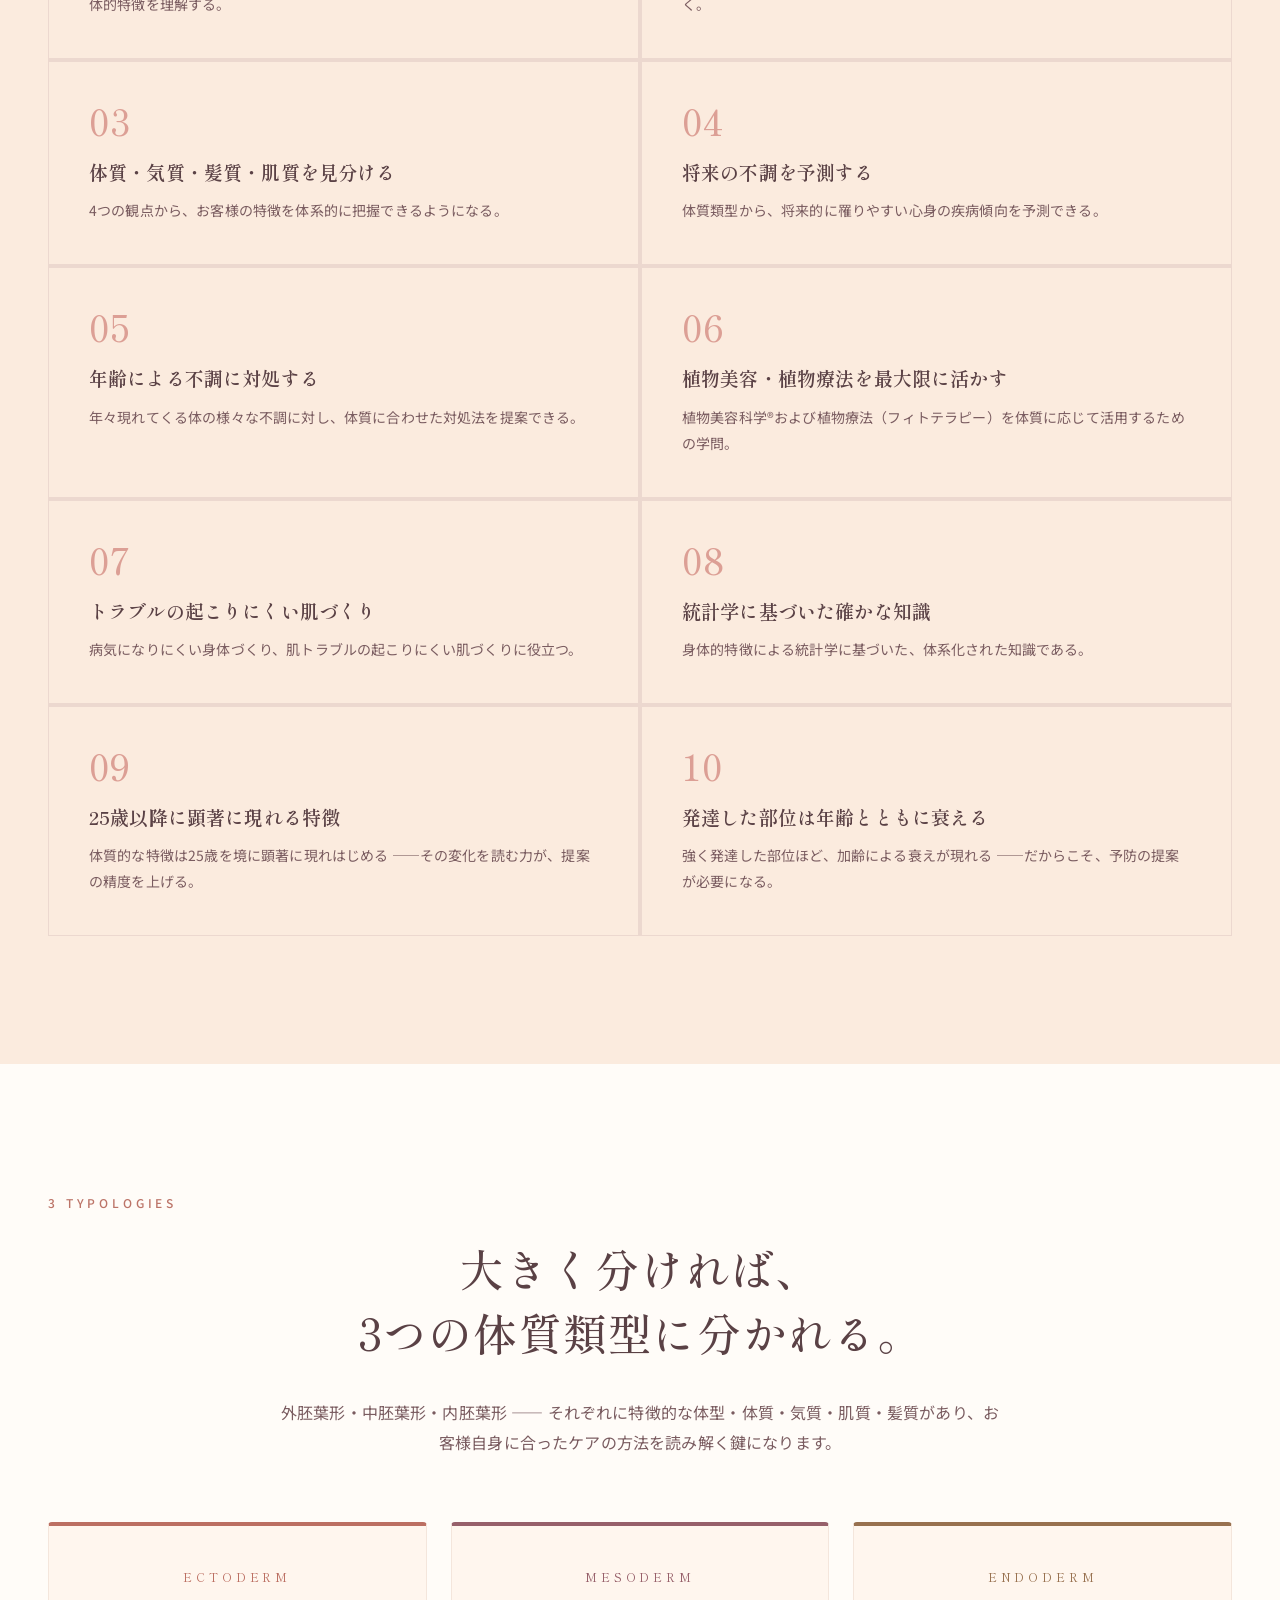
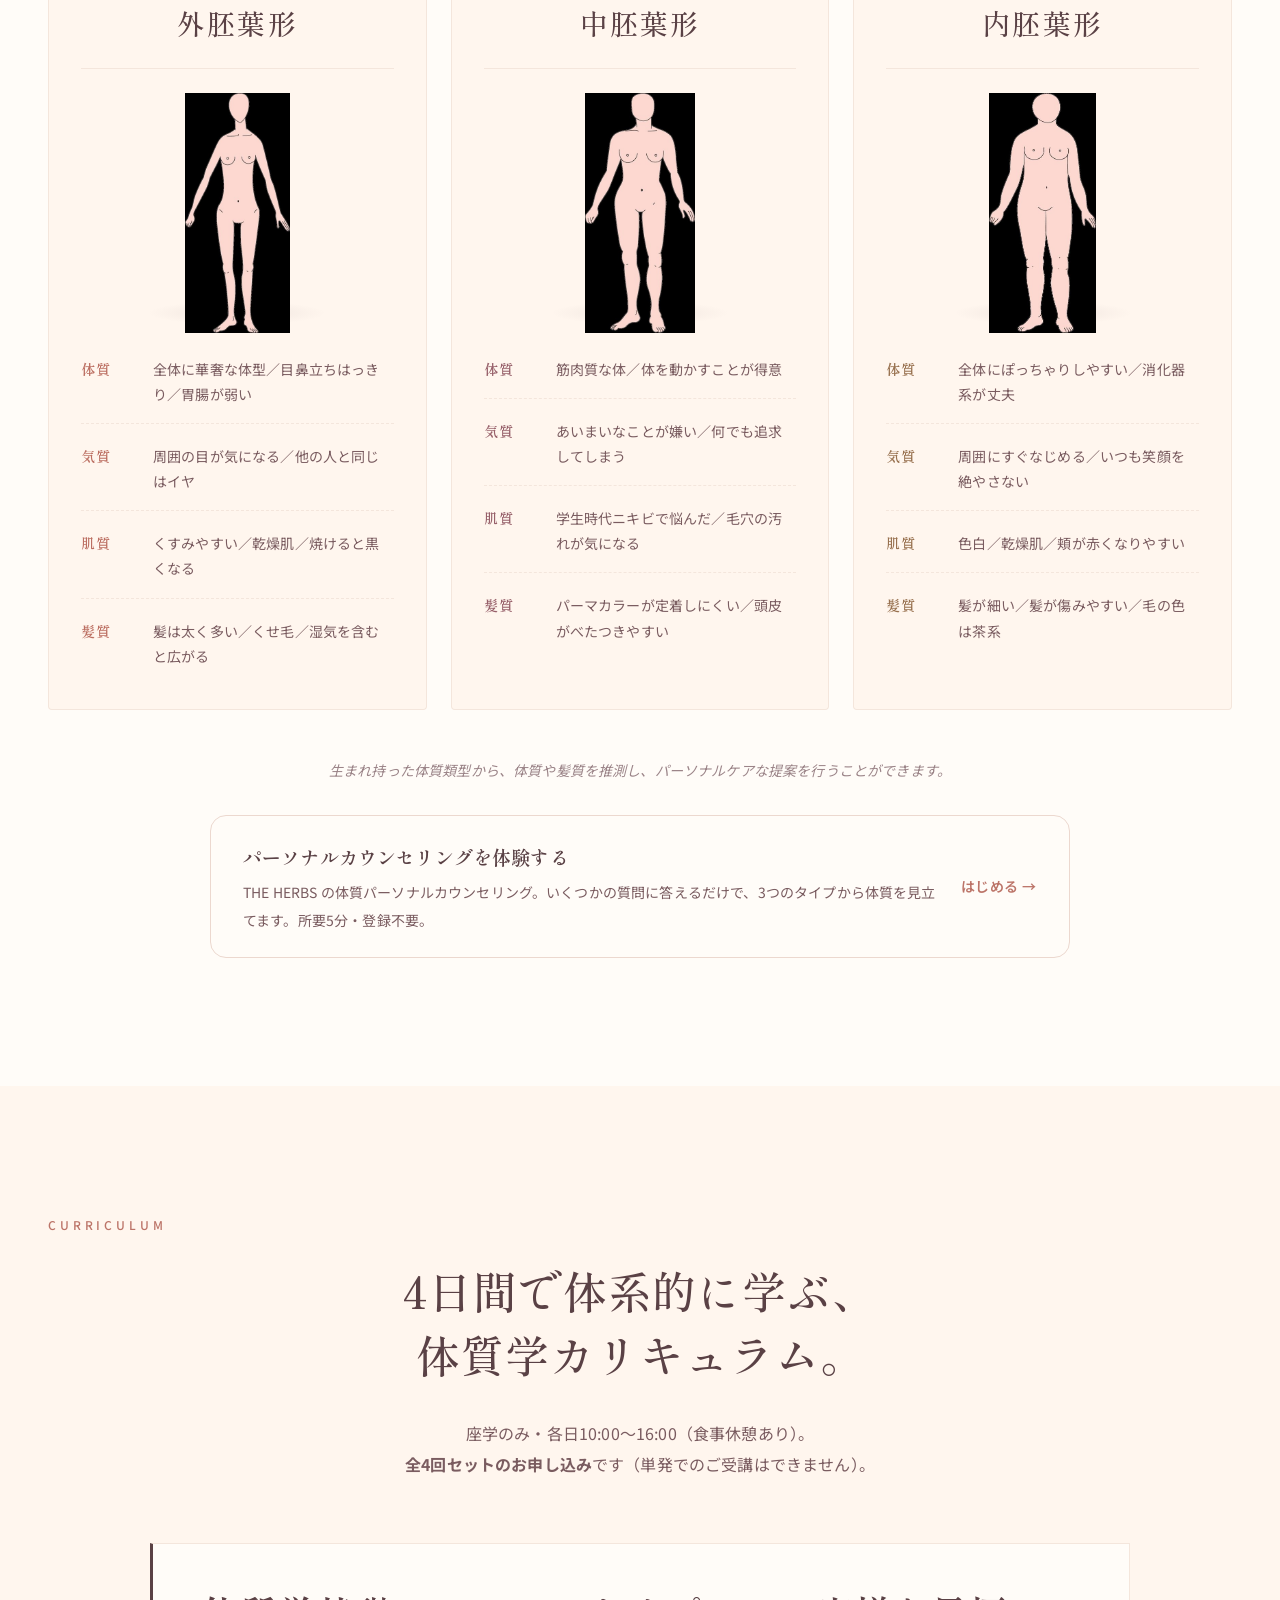
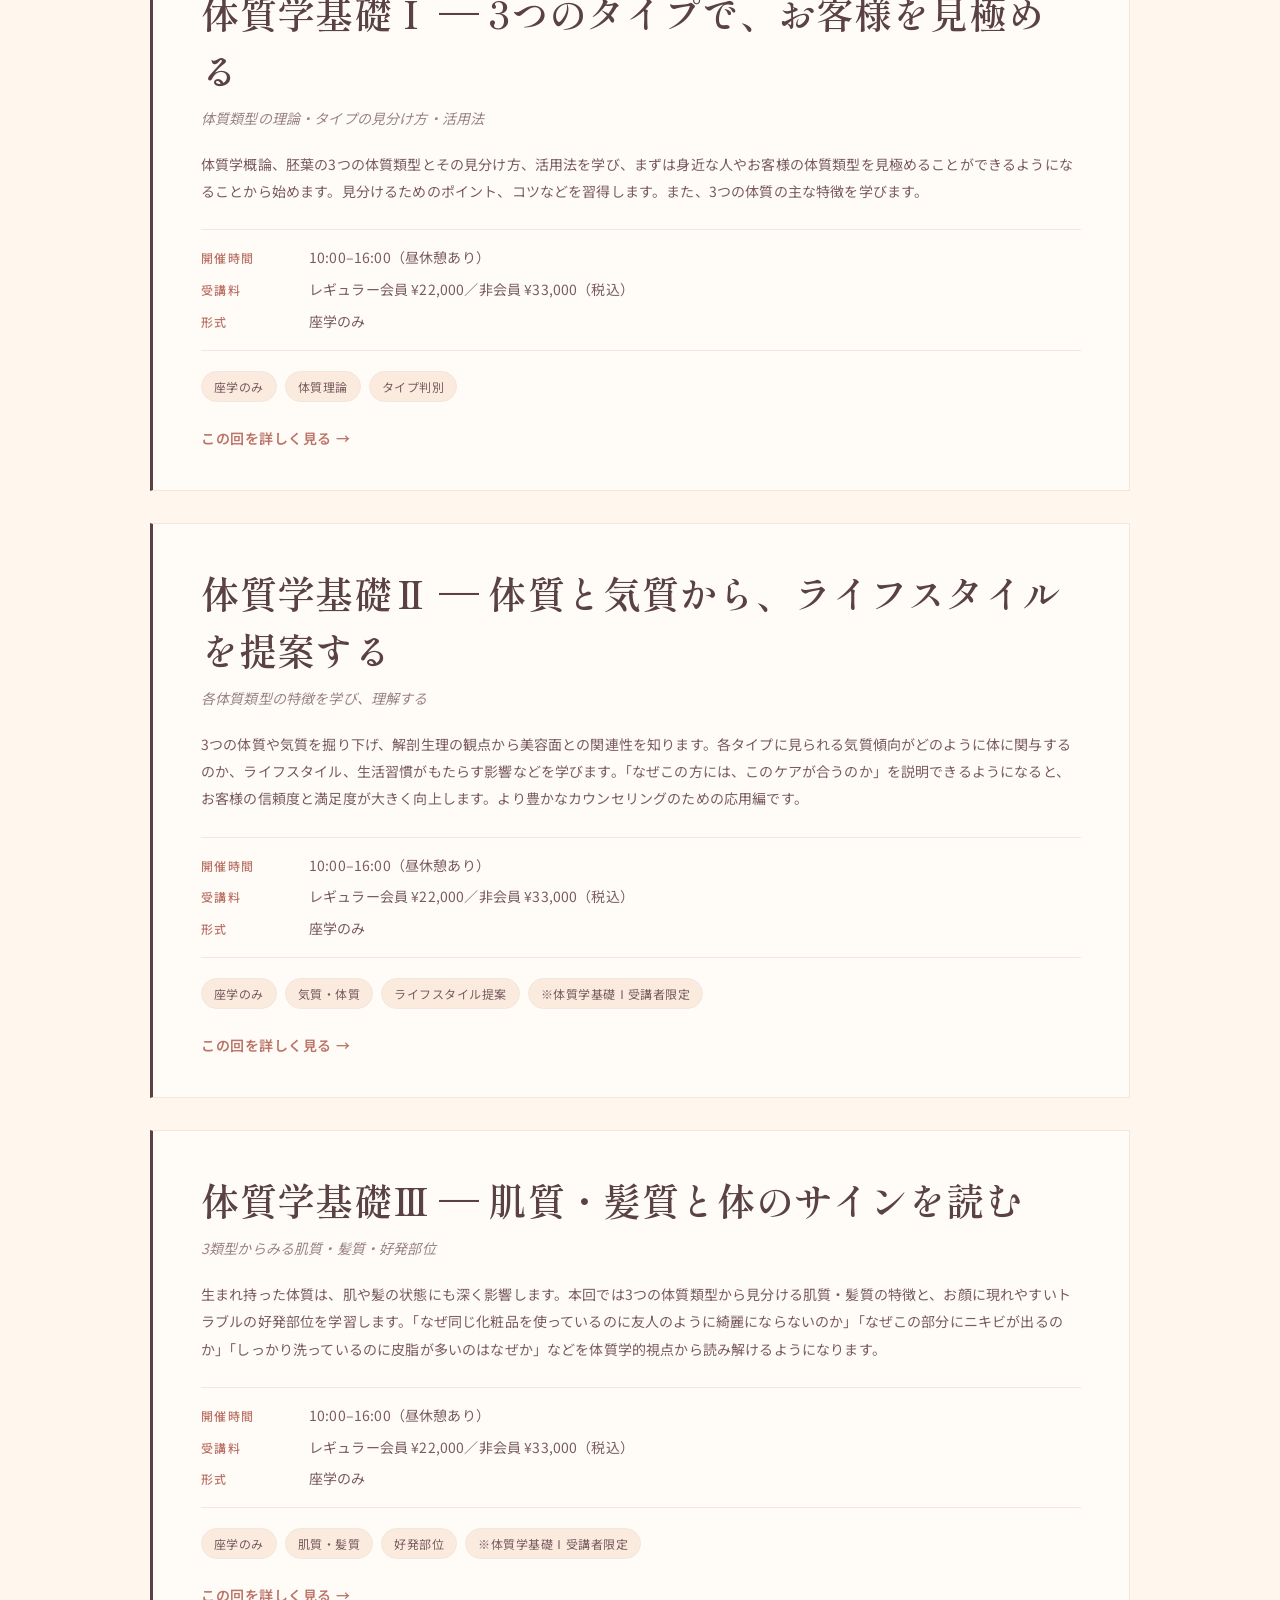
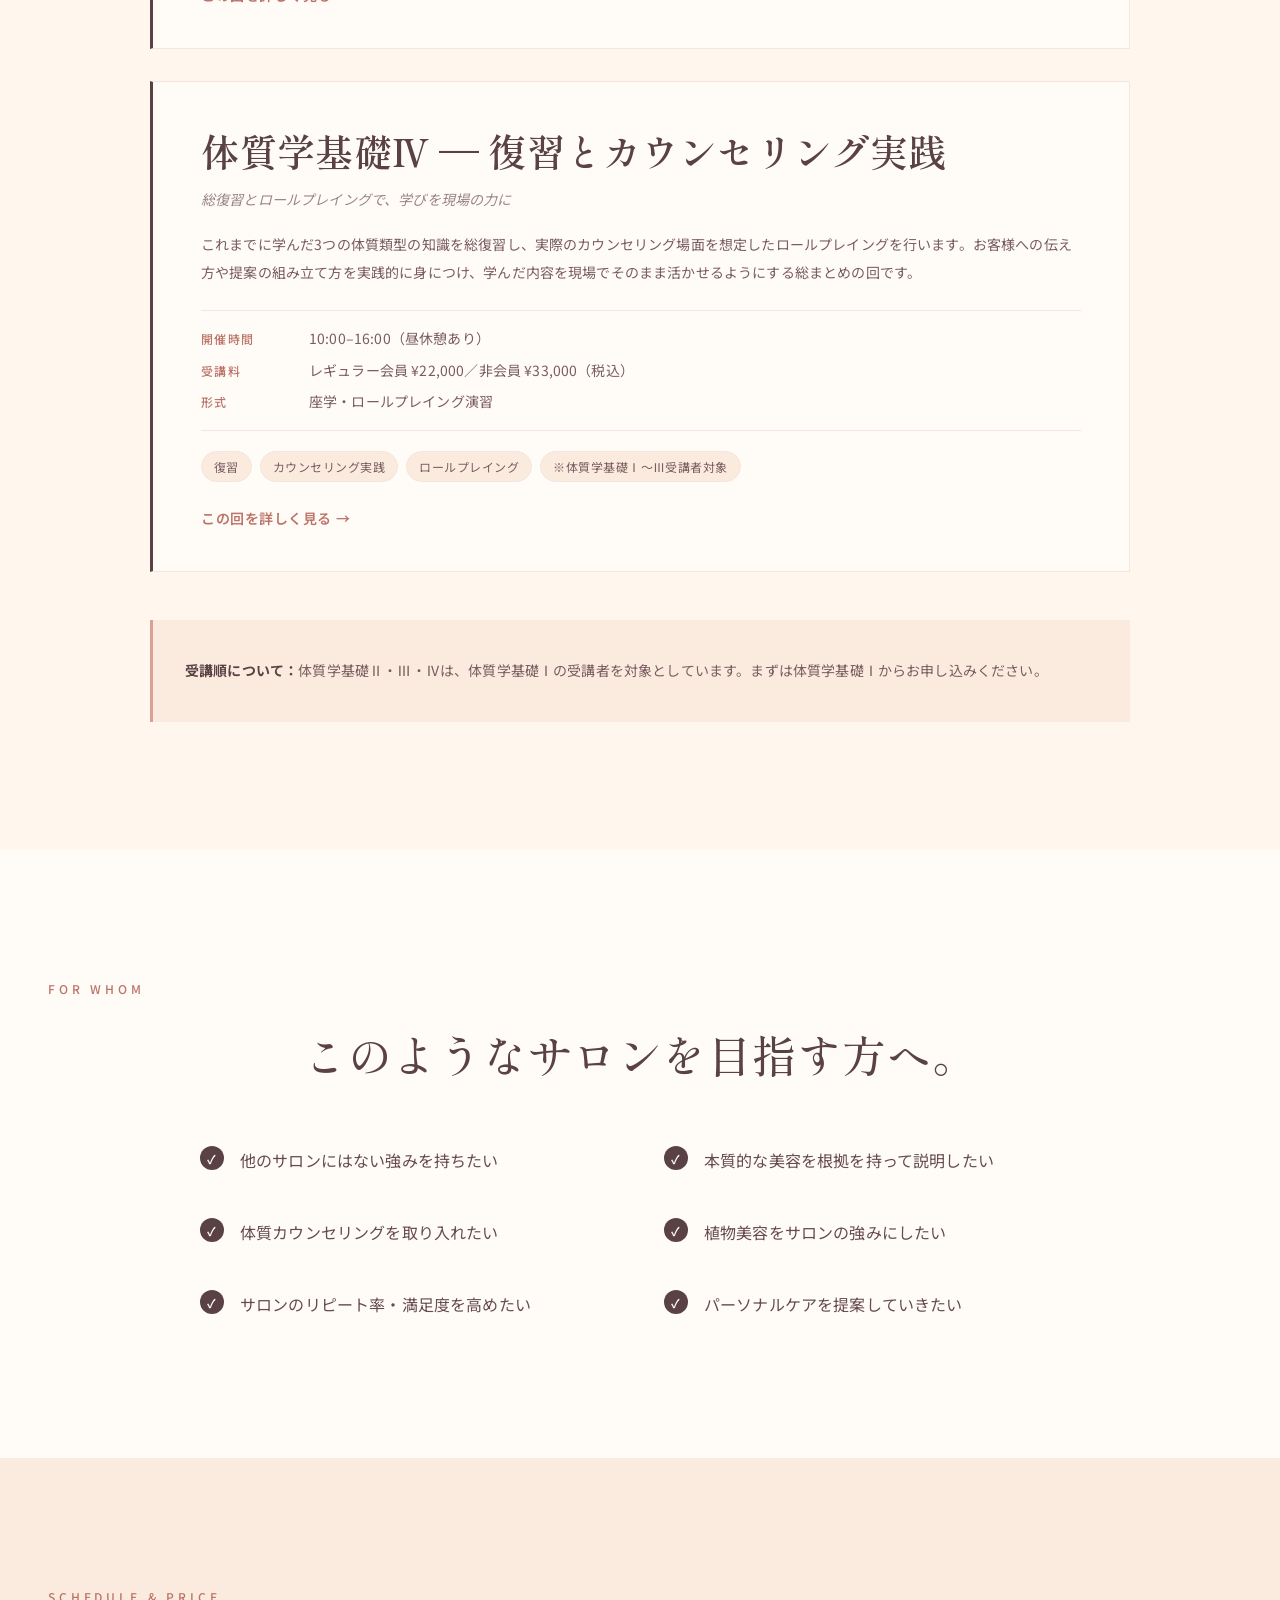
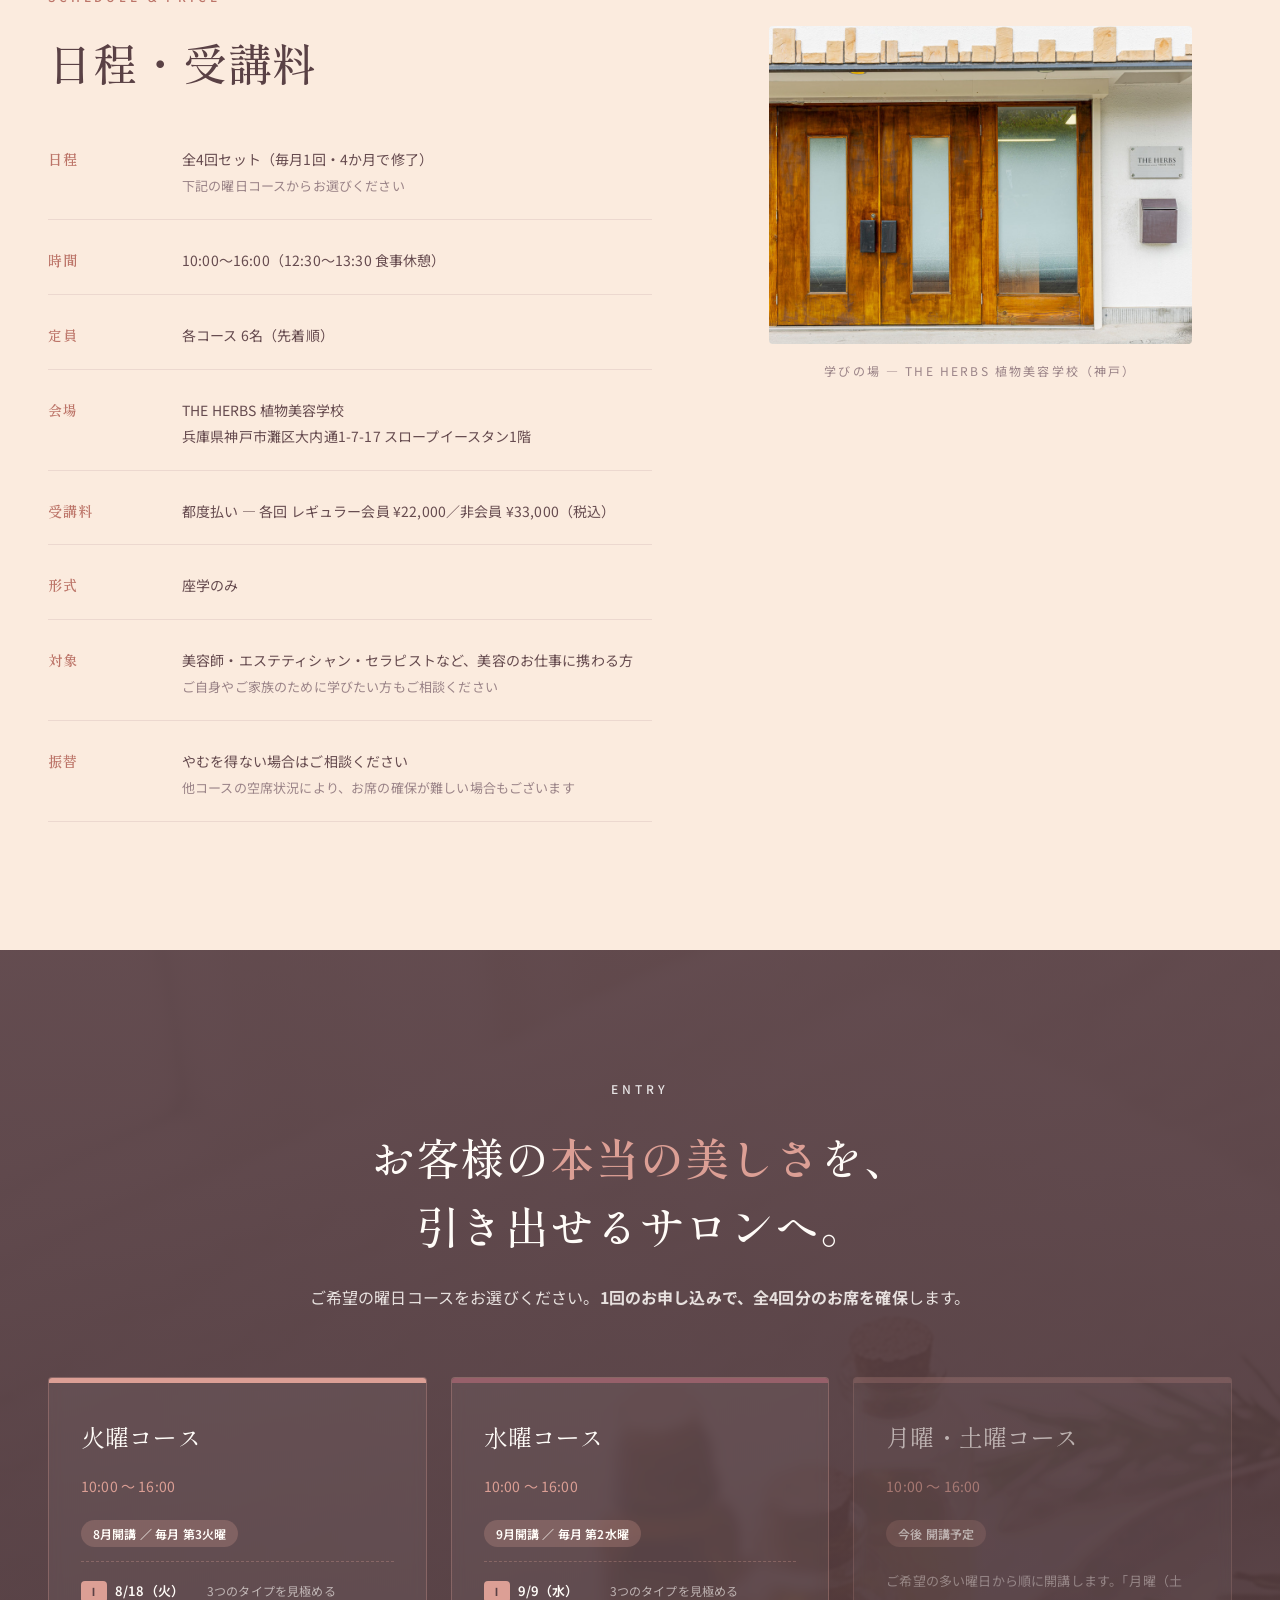
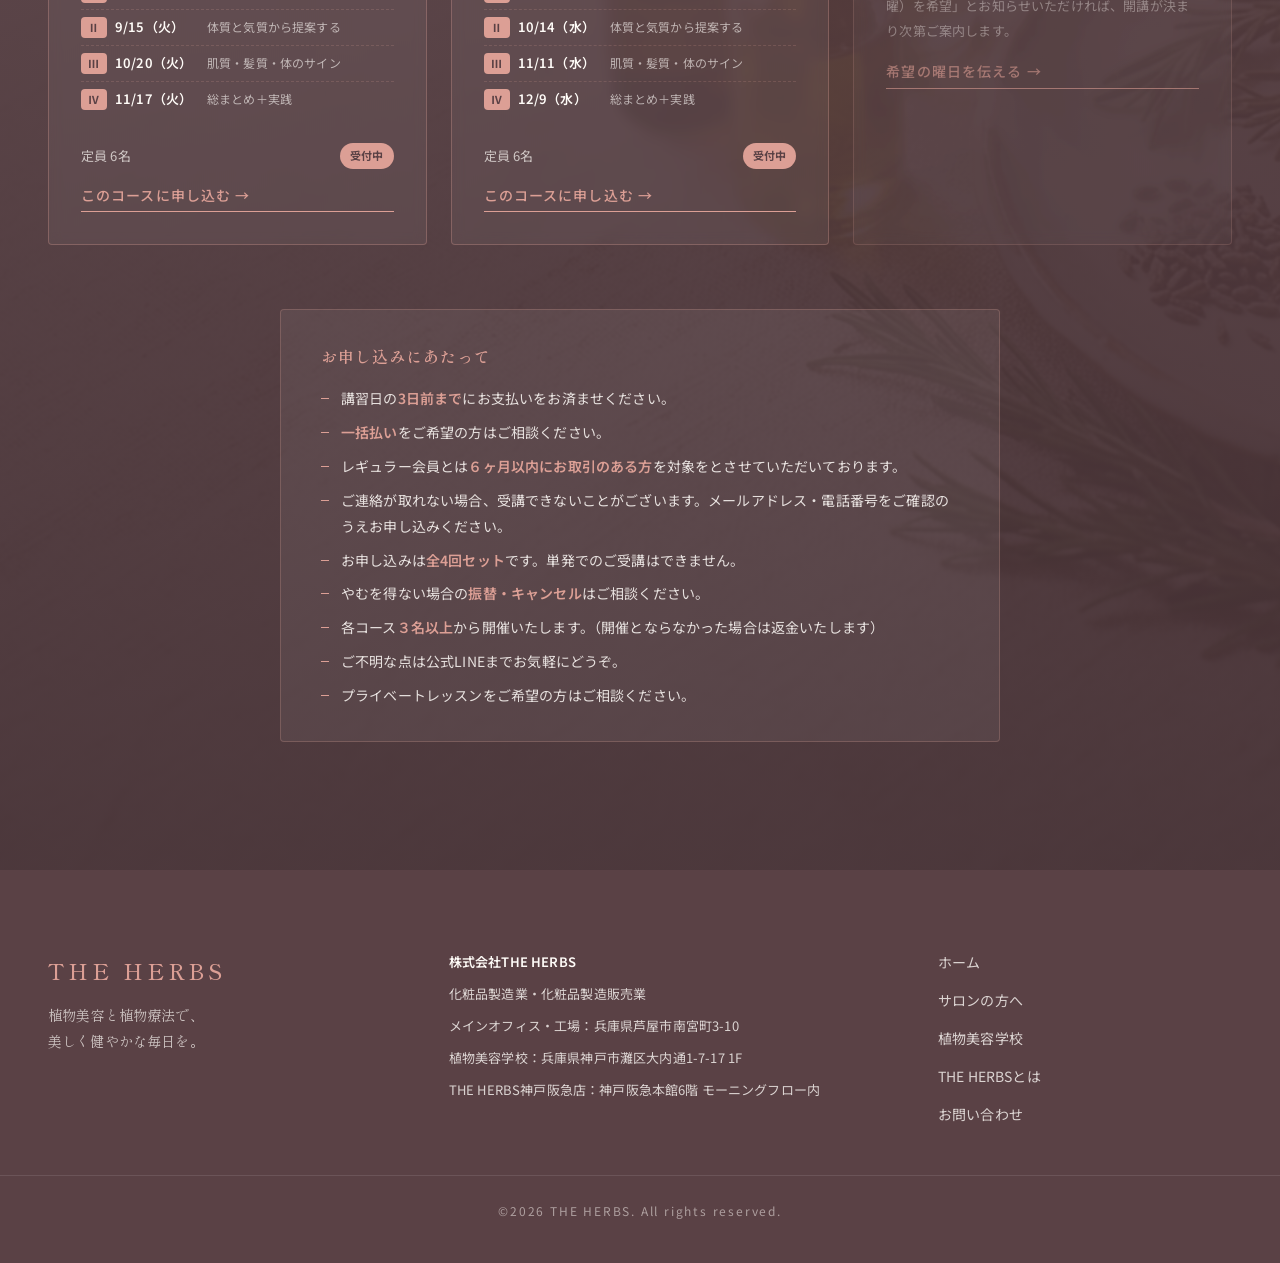
==== commit 317b47e2: "Add files via upload" ====
--- a/index.html
+++ b/index.html
@@ -186,10 +186,10 @@
       </div>
 
       <p class="typology-note">生まれ持った体質類型から、体質や髪質を推測し、パーソナルケアな提案を行うことができます。</p>
-      <a class="counsel-card" href="https://herbscounsel-ezfyghvf.manus.space/counseling?ch=web" target="_blank" rel="noopener">
+      <a class="counsel-card" href="https://herbscounsel-ezfyghvf.manus.space/counseling?ch=public" target="_blank" rel="noopener">
         <span class="counsel-text">
           <strong>パーソナルカウンセリングを体験する</strong>
-          <span>THE HERBS の体質パーソナルカウンセリング。かんたんな質問に答えるだけで、3つのタイプから体質を見立てます。</span>
+          <span>THE HERBS の体質パーソナルカウンセリング。いくつかの質問に答えるだけで、3つのタイプから体質を見立てます。所要5分・登録不要。</span>
         </span>
         <span class="counsel-arrow">はじめる →</span>
       </a>
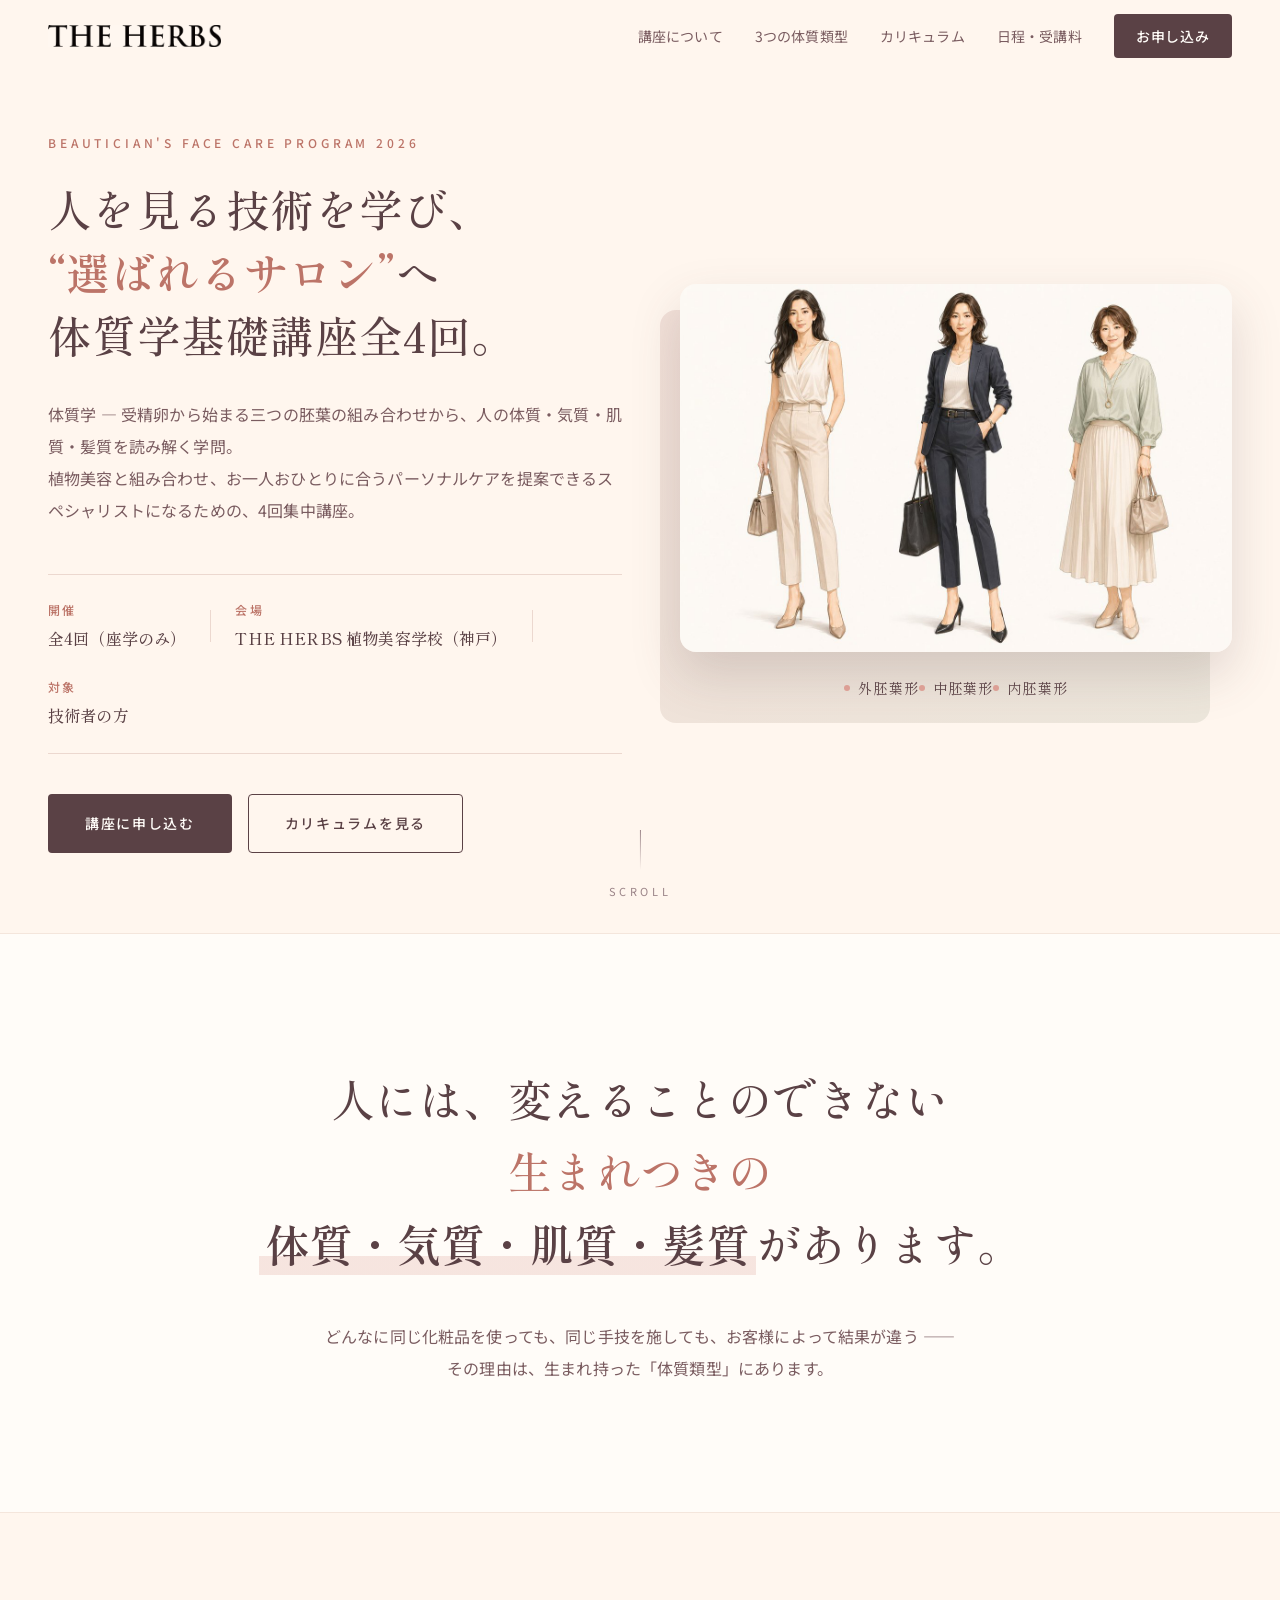
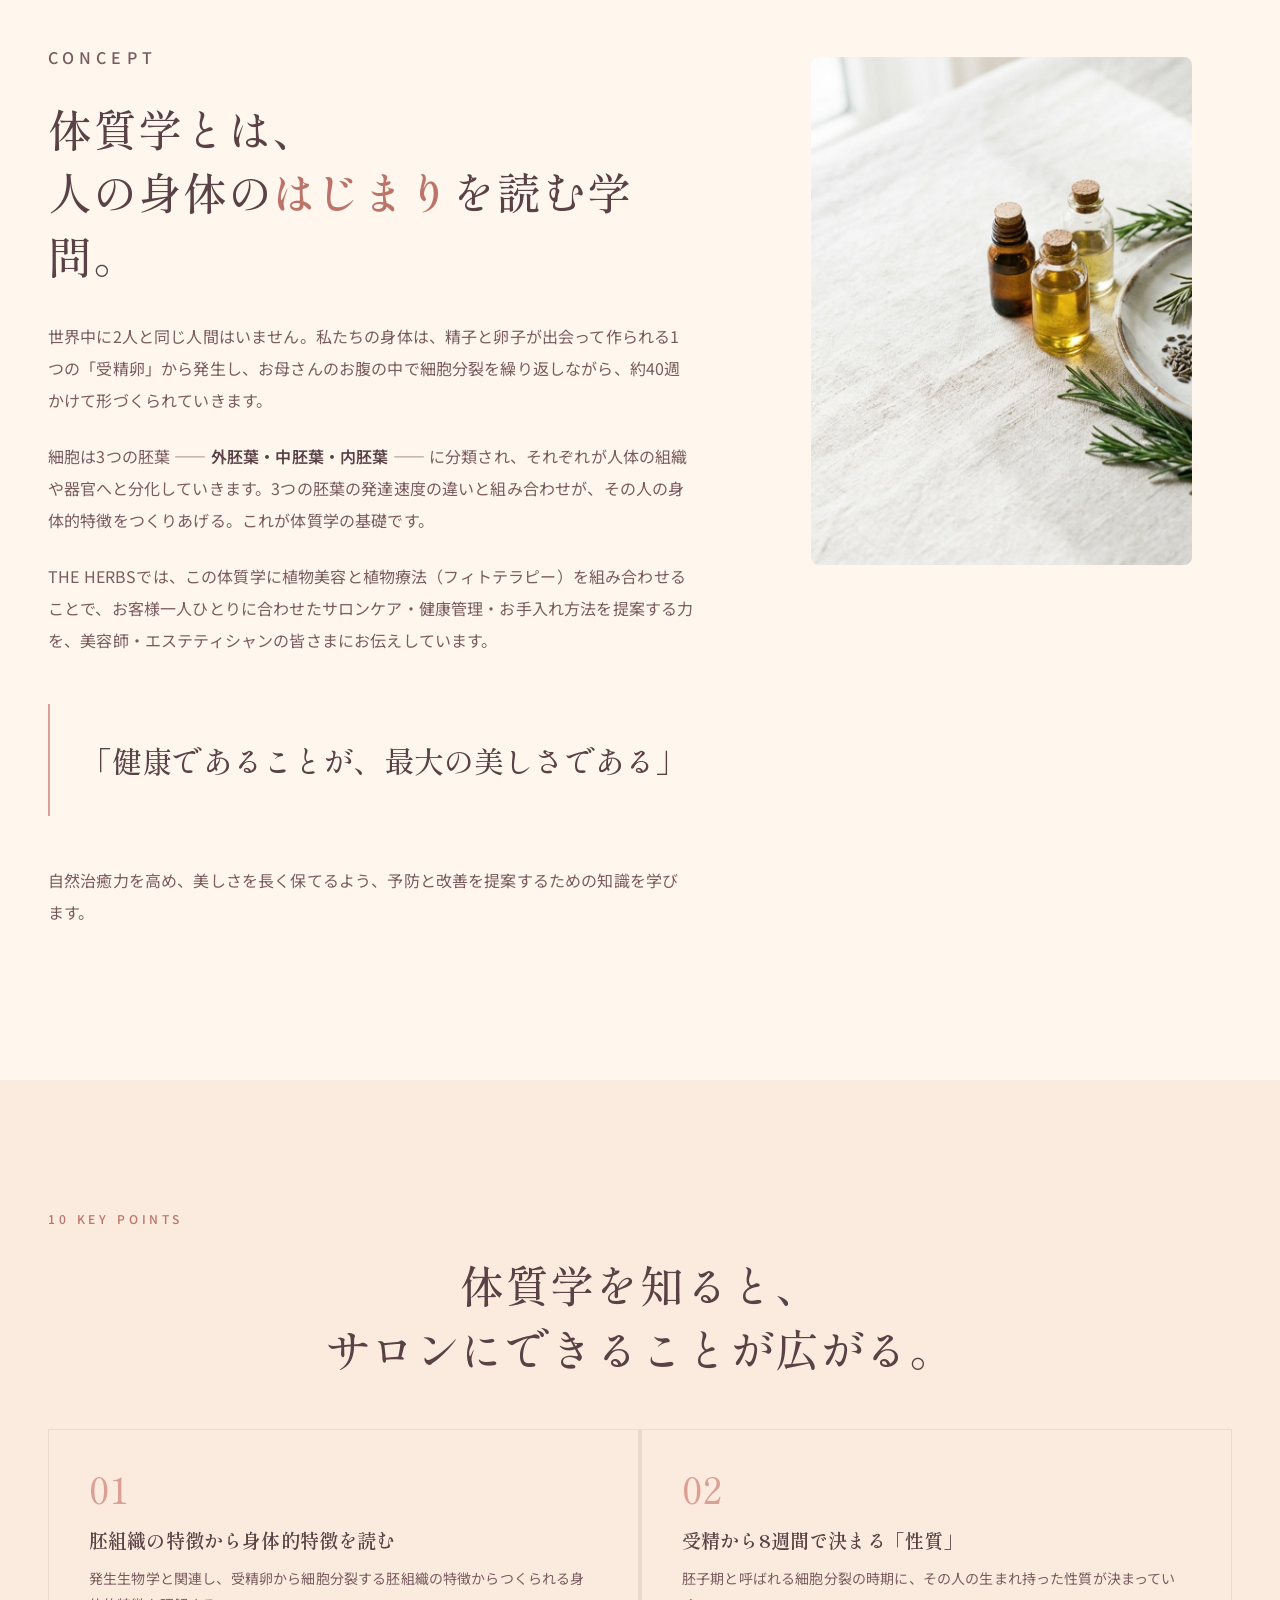
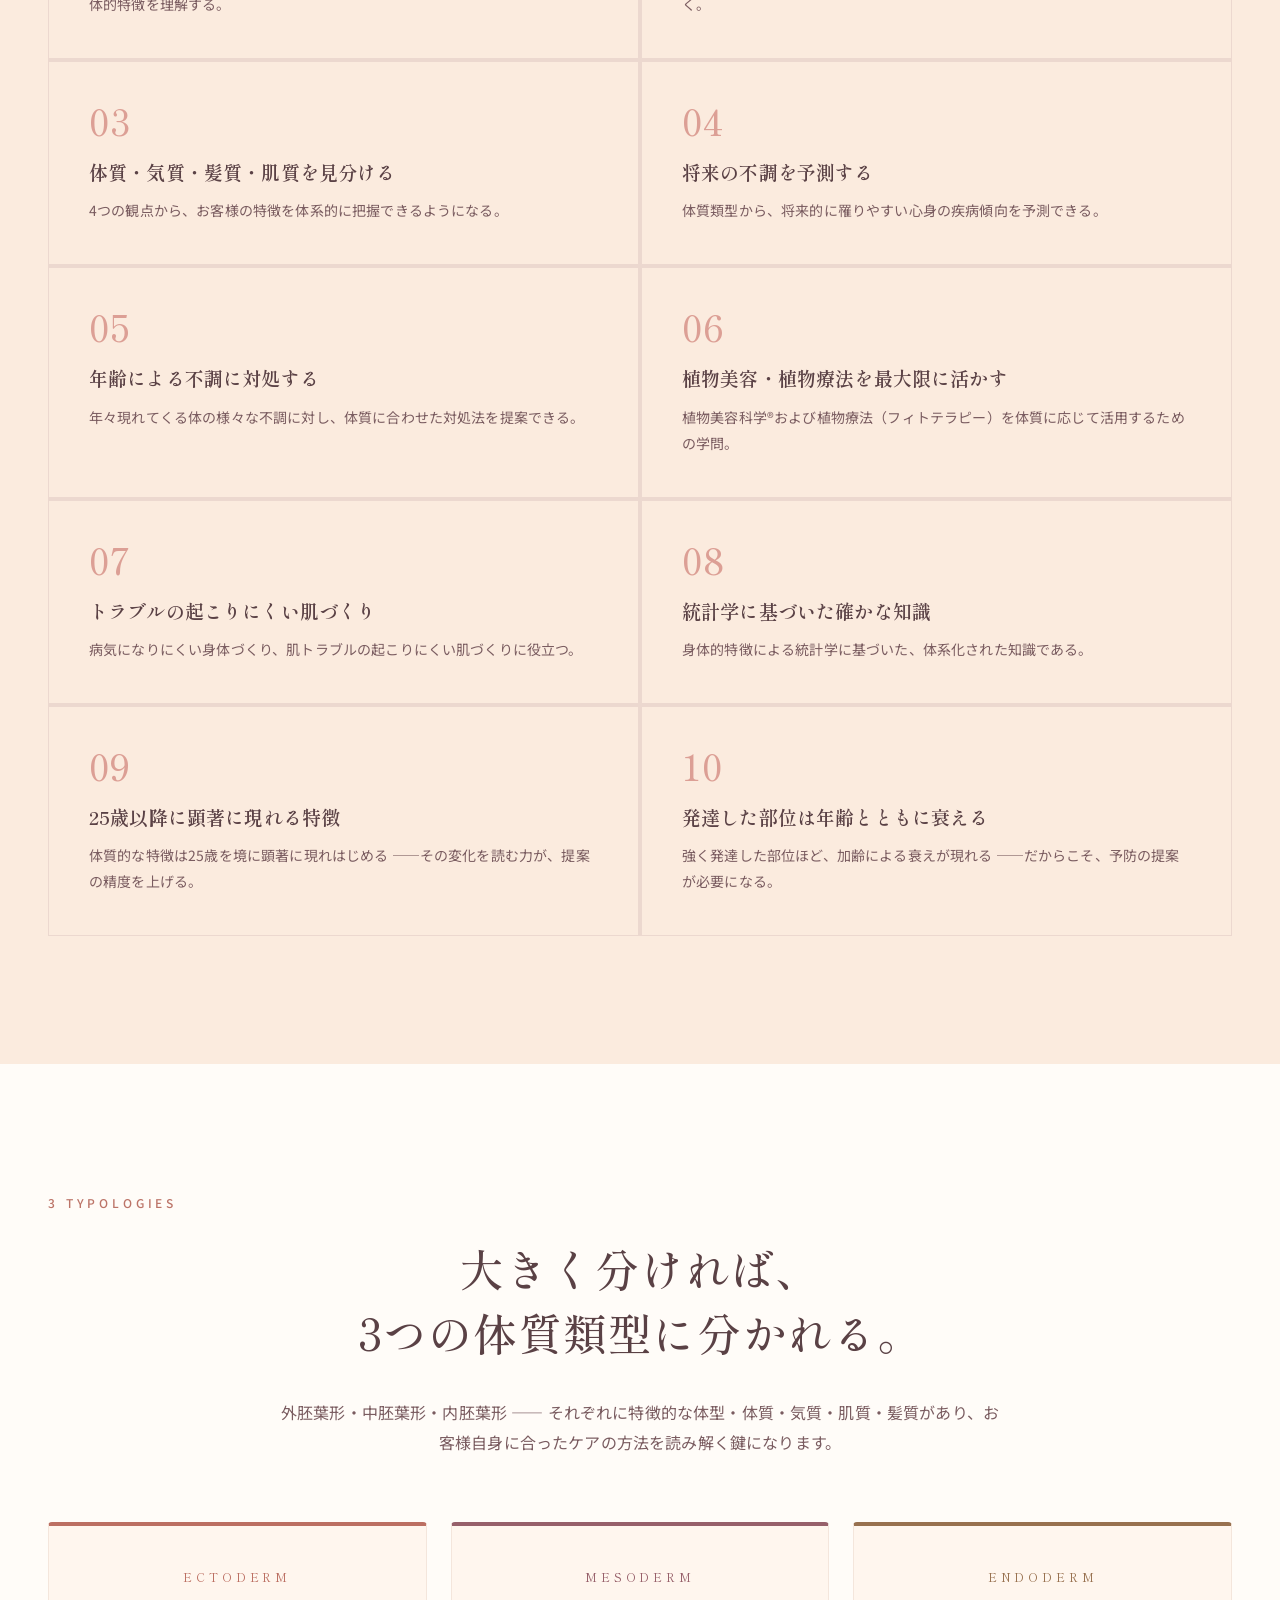
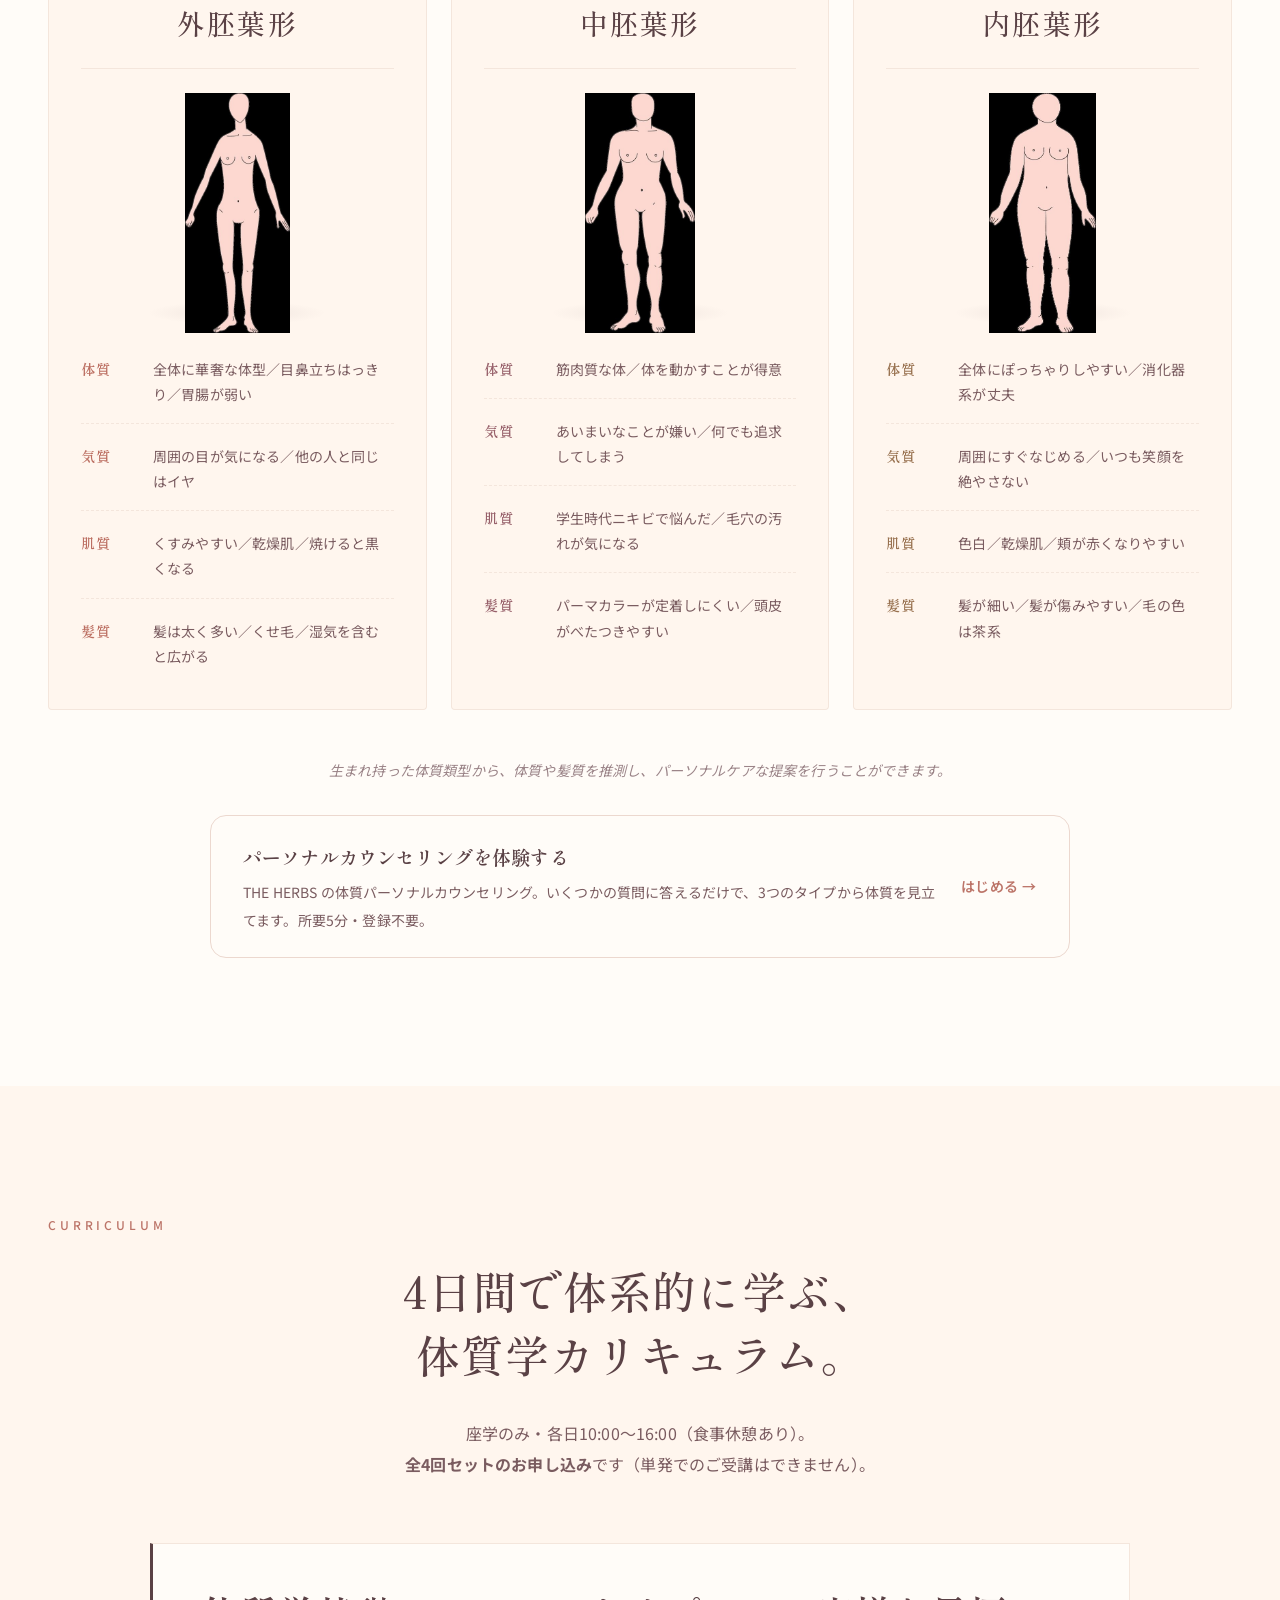
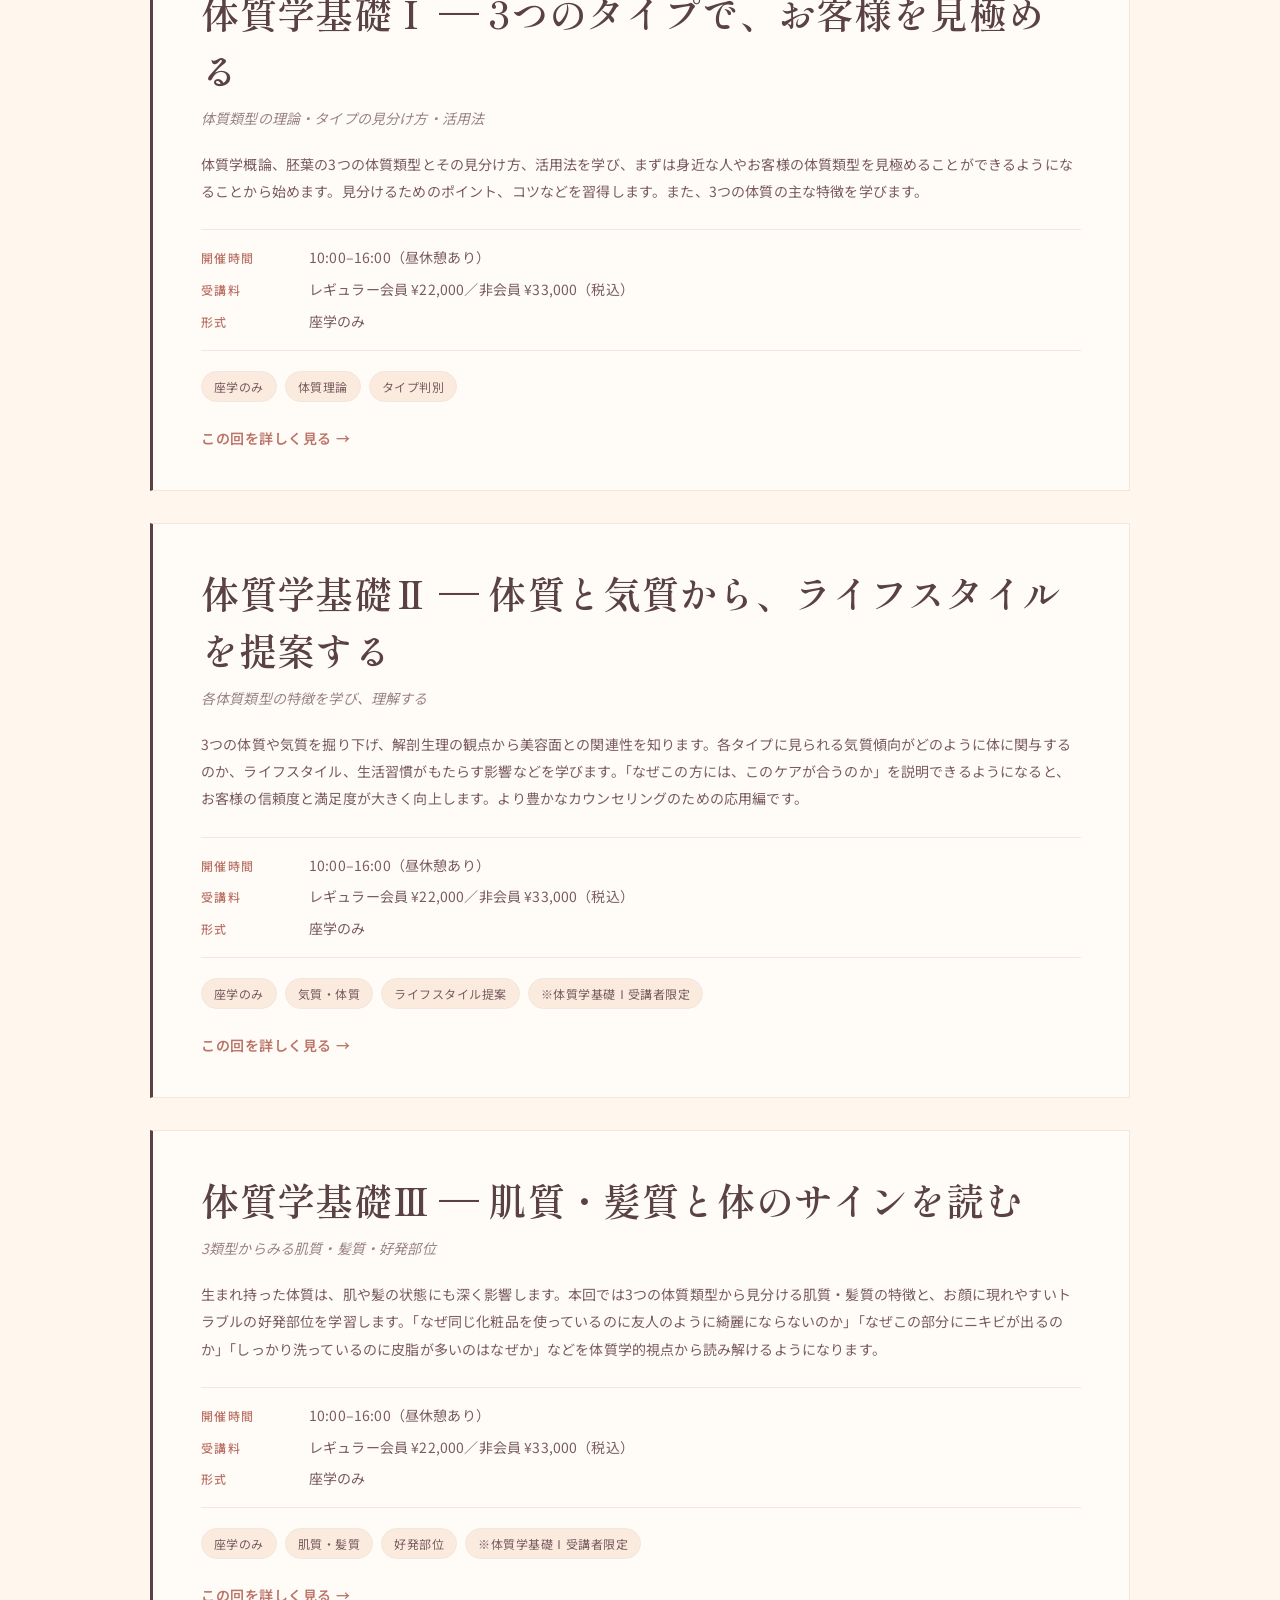
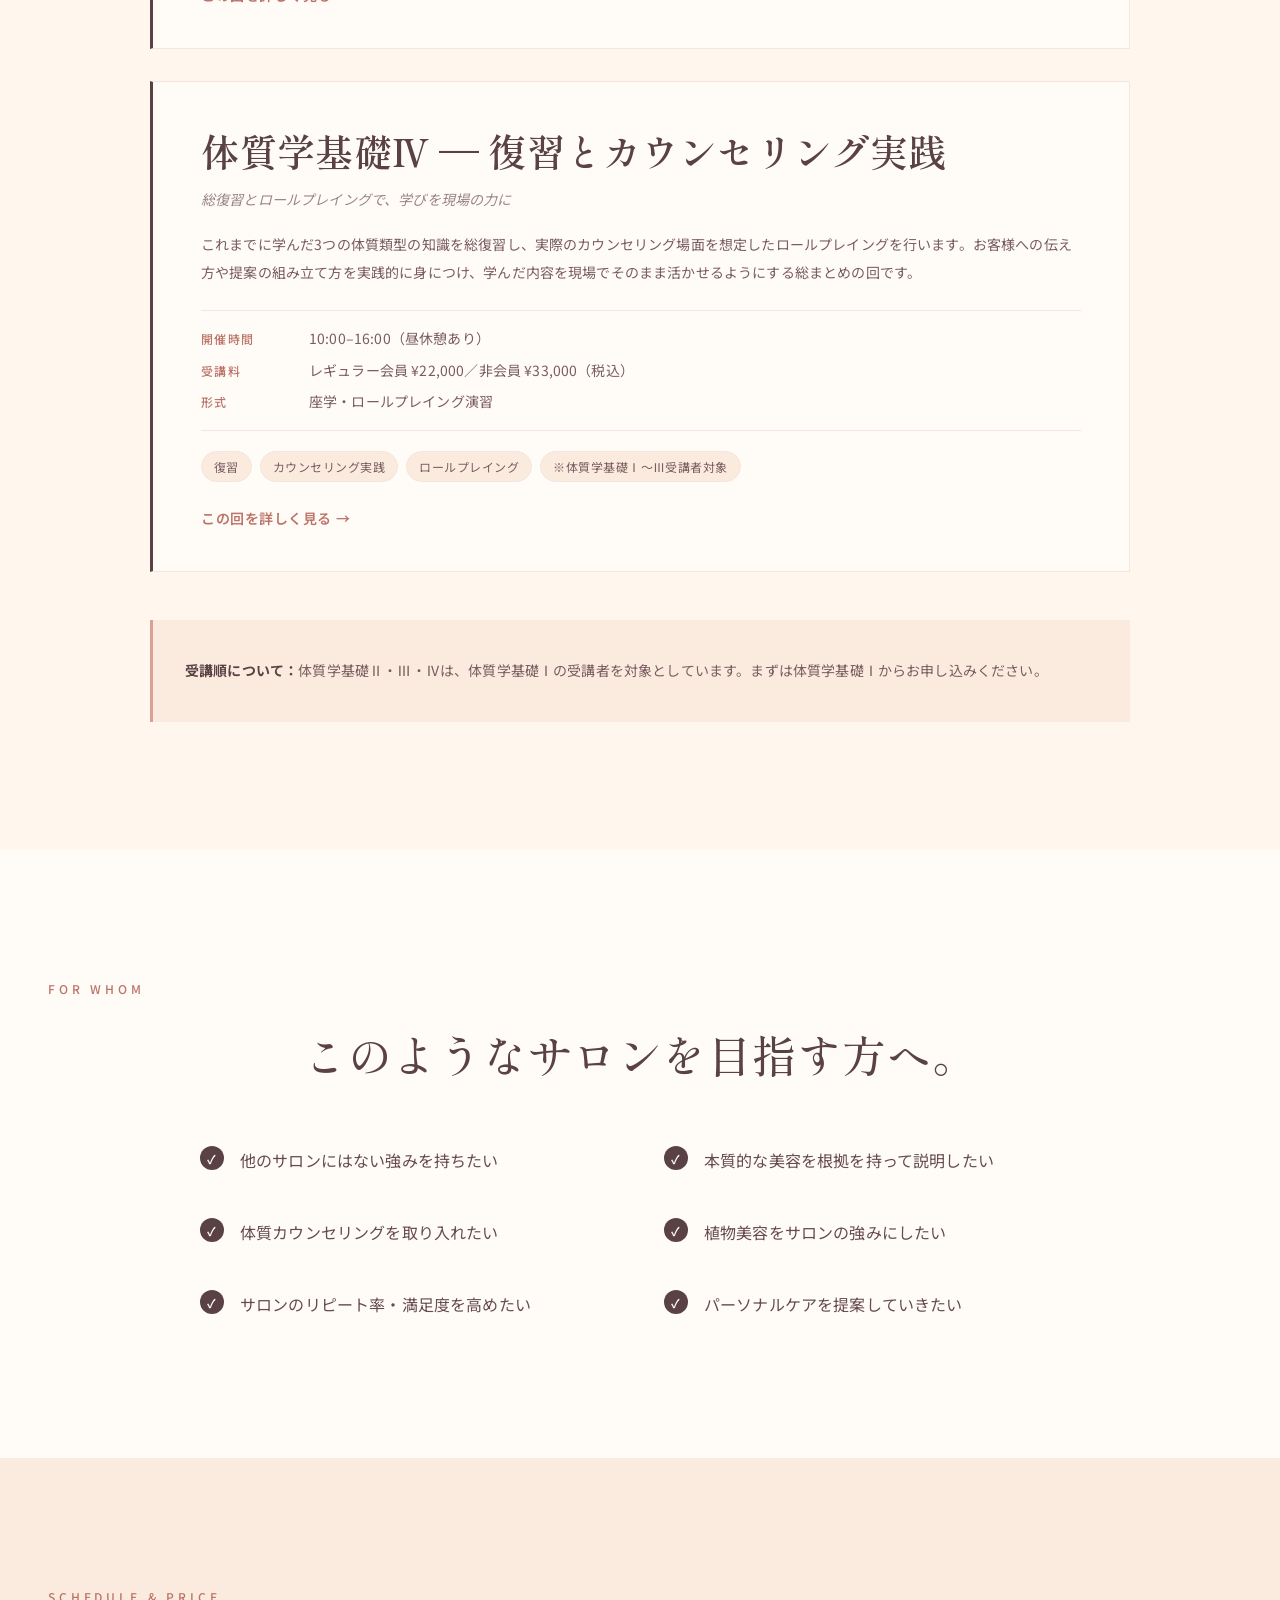
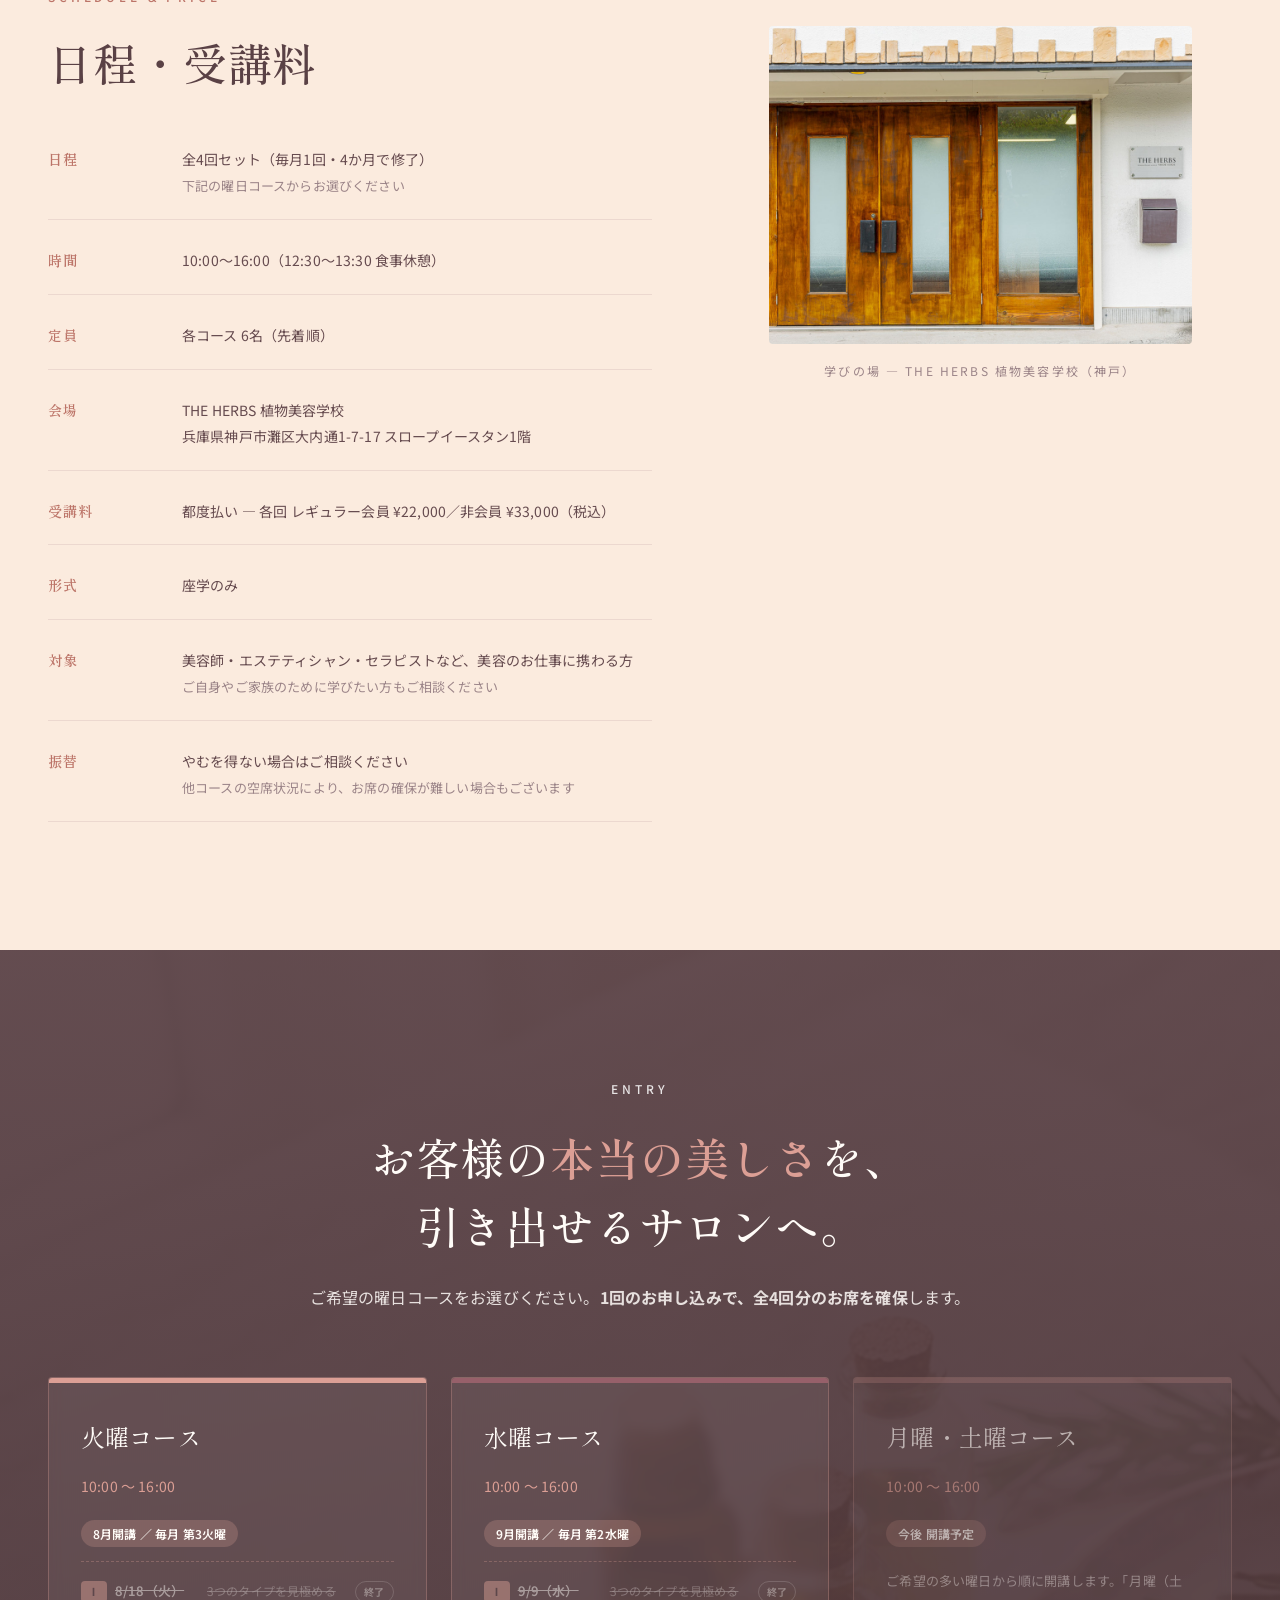
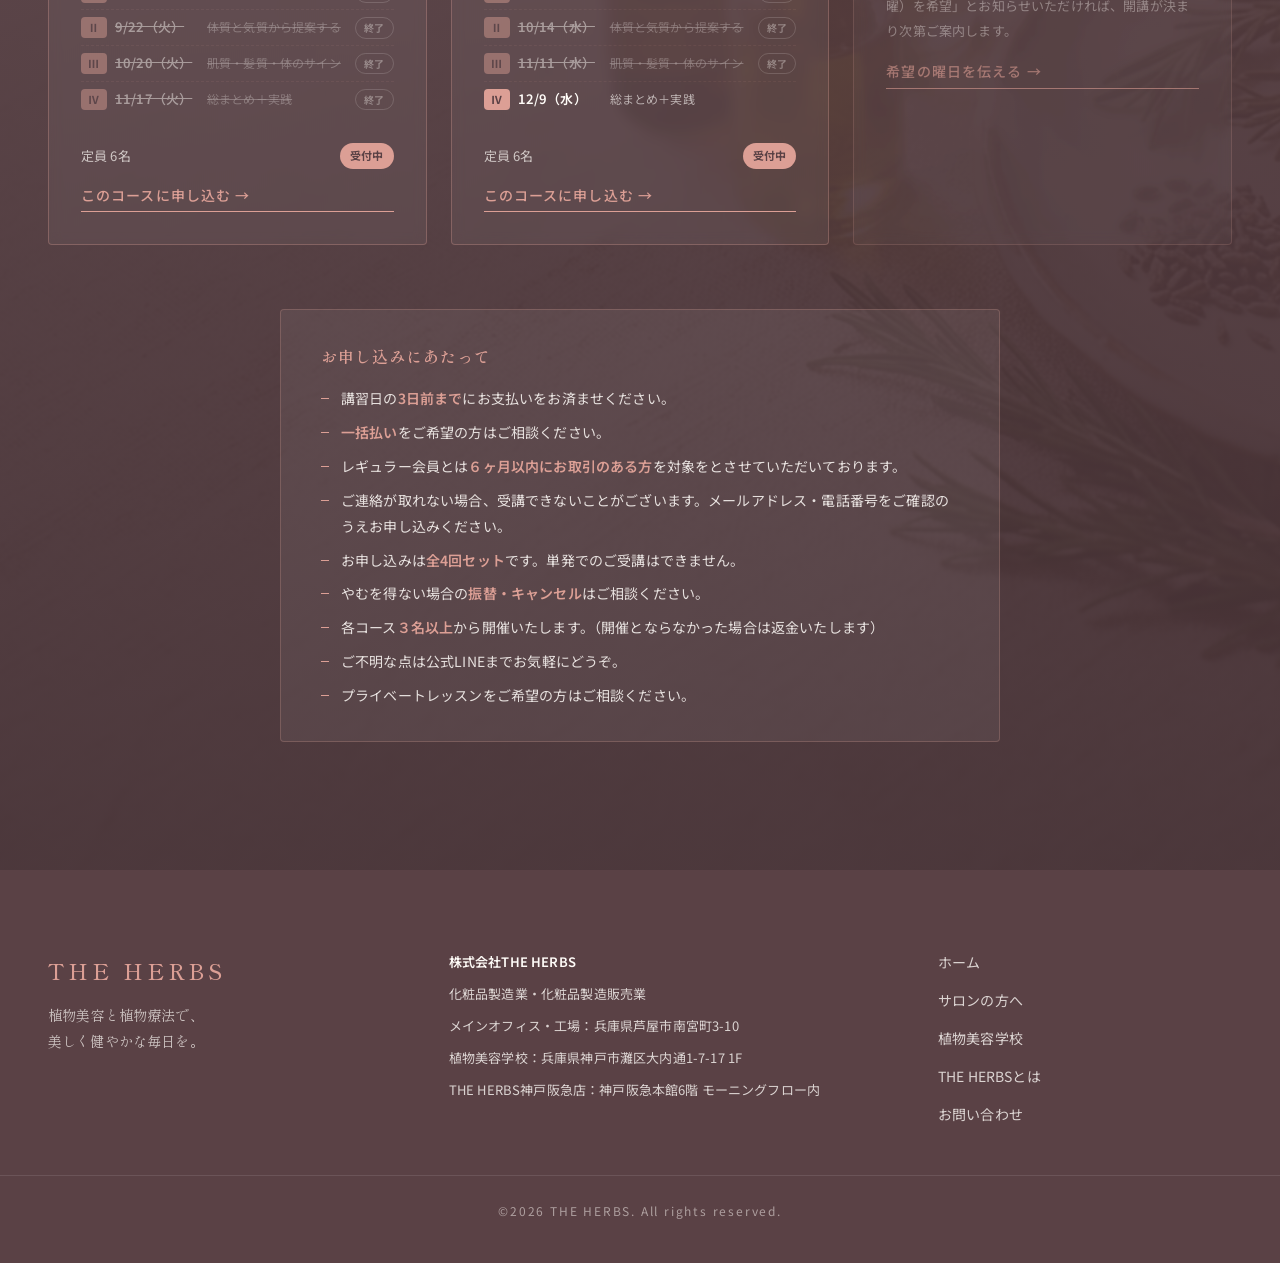
==== commit 72da872e: "火曜コースⅡを9/22に変更、終了した日程を自動で横線表示 - 火曜コース第Ⅱ回 9/15（火）→ 9/22（火） - 各日程に data-date を付与し、script.js で当日を過ぎた回に " ====
--- a/index.html
+++ b/index.html
@@ -321,19 +321,19 @@
       <h2 class="entry-title">お客様の<em>本当の美しさ</em>を、<br/>引き出せるサロンへ。</h2>
       <p class="entry-lead">ご希望の曜日コースをお選びください。<strong>1回のお申し込みで、全4回分のお席を確保</strong>します。</p>
       <div class="entry-cards course-cards">
-        <a href="https://ymiyagawatheherbs-tech.github.io/school-apply/apply.html?series=%E4%BD%93%E8%B3%AA%E5%AD%A6%E8%AC%9B%E7%BF%92%E4%BC%9A&course=TA-01-B-260818" class="entry-card course-card cc-tue" target="_blank" rel="noopener">
+        <a href="https://booking.scalp-labo.jp/apply.html?series=%E4%BD%93%E8%B3%AA%E5%AD%A6%E8%AC%9B%E7%BF%92%E4%BC%9A&course=TA-01-B-260818" class="entry-card course-card cc-tue" target="_blank" rel="noopener">
           <p class="cc-day">火曜コース</p>
           <p class="cc-time">10:00 〜 16:00</p>
           <p class="cc-open">8月開講 ／ 毎月 第3火曜</p>
-          <ul class="cc-dates"><li><span class="cc-n">Ⅰ</span><span class="cc-d">8/18（火）</span><span class="cc-t">3つのタイプを見極める</span></li><li><span class="cc-n">Ⅱ</span><span class="cc-d">9/15（火）</span><span class="cc-t">体質と気質から提案する</span></li><li><span class="cc-n">Ⅲ</span><span class="cc-d">10/20（火）</span><span class="cc-t">肌質・髪質・体のサイン</span></li><li><span class="cc-n">Ⅳ</span><span class="cc-d">11/17（火）</span><span class="cc-t">総まとめ＋実践</span></li></ul>
+          <ul class="cc-dates"><li data-date="2026-08-18"><span class="cc-n">Ⅰ</span><span class="cc-d">8/18（火）</span><span class="cc-t">3つのタイプを見極める</span></li><li data-date="2026-09-22"><span class="cc-n">Ⅱ</span><span class="cc-d">9/22（火）</span><span class="cc-t">体質と気質から提案する</span></li><li data-date="2026-10-20"><span class="cc-n">Ⅲ</span><span class="cc-d">10/20（火）</span><span class="cc-t">肌質・髪質・体のサイン</span></li><li data-date="2026-11-17"><span class="cc-n">Ⅳ</span><span class="cc-d">11/17（火）</span><span class="cc-t">総まとめ＋実践</span></li></ul>
           <p class="cc-seat">定員 6名 <span class="cc-badge">受付中</span></p>
           <span class="entry-card-cta">このコースに申し込む →</span>
         </a>
-        <a href="https://ymiyagawatheherbs-tech.github.io/school-apply/apply.html?series=%E4%BD%93%E8%B3%AA%E5%AD%A6%E8%AC%9B%E7%BF%92%E4%BC%9A&course=TA-01-B-260909" class="entry-card course-card cc-wed" target="_blank" rel="noopener">
+        <a href="https://booking.scalp-labo.jp/apply.html?series=%E4%BD%93%E8%B3%AA%E5%AD%A6%E8%AC%9B%E7%BF%92%E4%BC%9A&course=TA-01-B-260909" class="entry-card course-card cc-wed" target="_blank" rel="noopener">
           <p class="cc-day">水曜コース</p>
           <p class="cc-time">10:00 〜 16:00</p>
           <p class="cc-open">9月開講 ／ 毎月 第2水曜</p>
-          <ul class="cc-dates"><li><span class="cc-n">Ⅰ</span><span class="cc-d">9/9（水）</span><span class="cc-t">3つのタイプを見極める</span></li><li><span class="cc-n">Ⅱ</span><span class="cc-d">10/14（水）</span><span class="cc-t">体質と気質から提案する</span></li><li><span class="cc-n">Ⅲ</span><span class="cc-d">11/11（水）</span><span class="cc-t">肌質・髪質・体のサイン</span></li><li><span class="cc-n">Ⅳ</span><span class="cc-d">12/9（水）</span><span class="cc-t">総まとめ＋実践</span></li></ul>
+          <ul class="cc-dates"><li data-date="2026-09-09"><span class="cc-n">Ⅰ</span><span class="cc-d">9/9（水）</span><span class="cc-t">3つのタイプを見極める</span></li><li data-date="2026-10-14"><span class="cc-n">Ⅱ</span><span class="cc-d">10/14（水）</span><span class="cc-t">体質と気質から提案する</span></li><li data-date="2026-11-11"><span class="cc-n">Ⅲ</span><span class="cc-d">11/11（水）</span><span class="cc-t">肌質・髪質・体のサイン</span></li><li data-date="2026-12-09"><span class="cc-n">Ⅳ</span><span class="cc-d">12/9（水）</span><span class="cc-t">総まとめ＋実践</span></li></ul>
           <p class="cc-seat">定員 6名 <span class="cc-badge">受付中</span></p>
           <span class="entry-card-cta">このコースに申し込む →</span>
         </a>
@@ -392,4 +392,4 @@
 
 <script src="script.js" defer></script>
 </body>
-</html>
+</html>
--- a/styles.css
+++ b/styles.css
@@ -1185,6 +1185,10 @@
   background: var(--c-gold); border-radius: 4px; padding: 1px 0; }
 .cc-d { flex: 0 0 84px; font-size: 13px; font-weight: 600; color: var(--c-paper); }
 .cc-t { font-size: 12px; color: rgba(255,252,248,.6); }
+.cc-dates li.is-past { opacity: .45; }
+.cc-dates li.is-past .cc-d, .cc-dates li.is-past .cc-t { text-decoration: line-through; }
+.cc-end { flex: 0 0 auto; margin-left: auto; font-size: 10px; font-weight: 700; letter-spacing: .04em;
+  color: rgba(255,252,248,.75); border: 1px solid rgba(255,252,248,.35); border-radius: 99px; padding: 1px 8px; }
 .cc-seat { display: flex; align-items: center; justify-content: space-between; font-size: 13px;
   color: rgba(255,252,248,.7); margin-bottom: 14px; }
 .cc-badge { font-size: 11px; font-weight: 700; color: var(--c-moss); background: var(--c-gold);
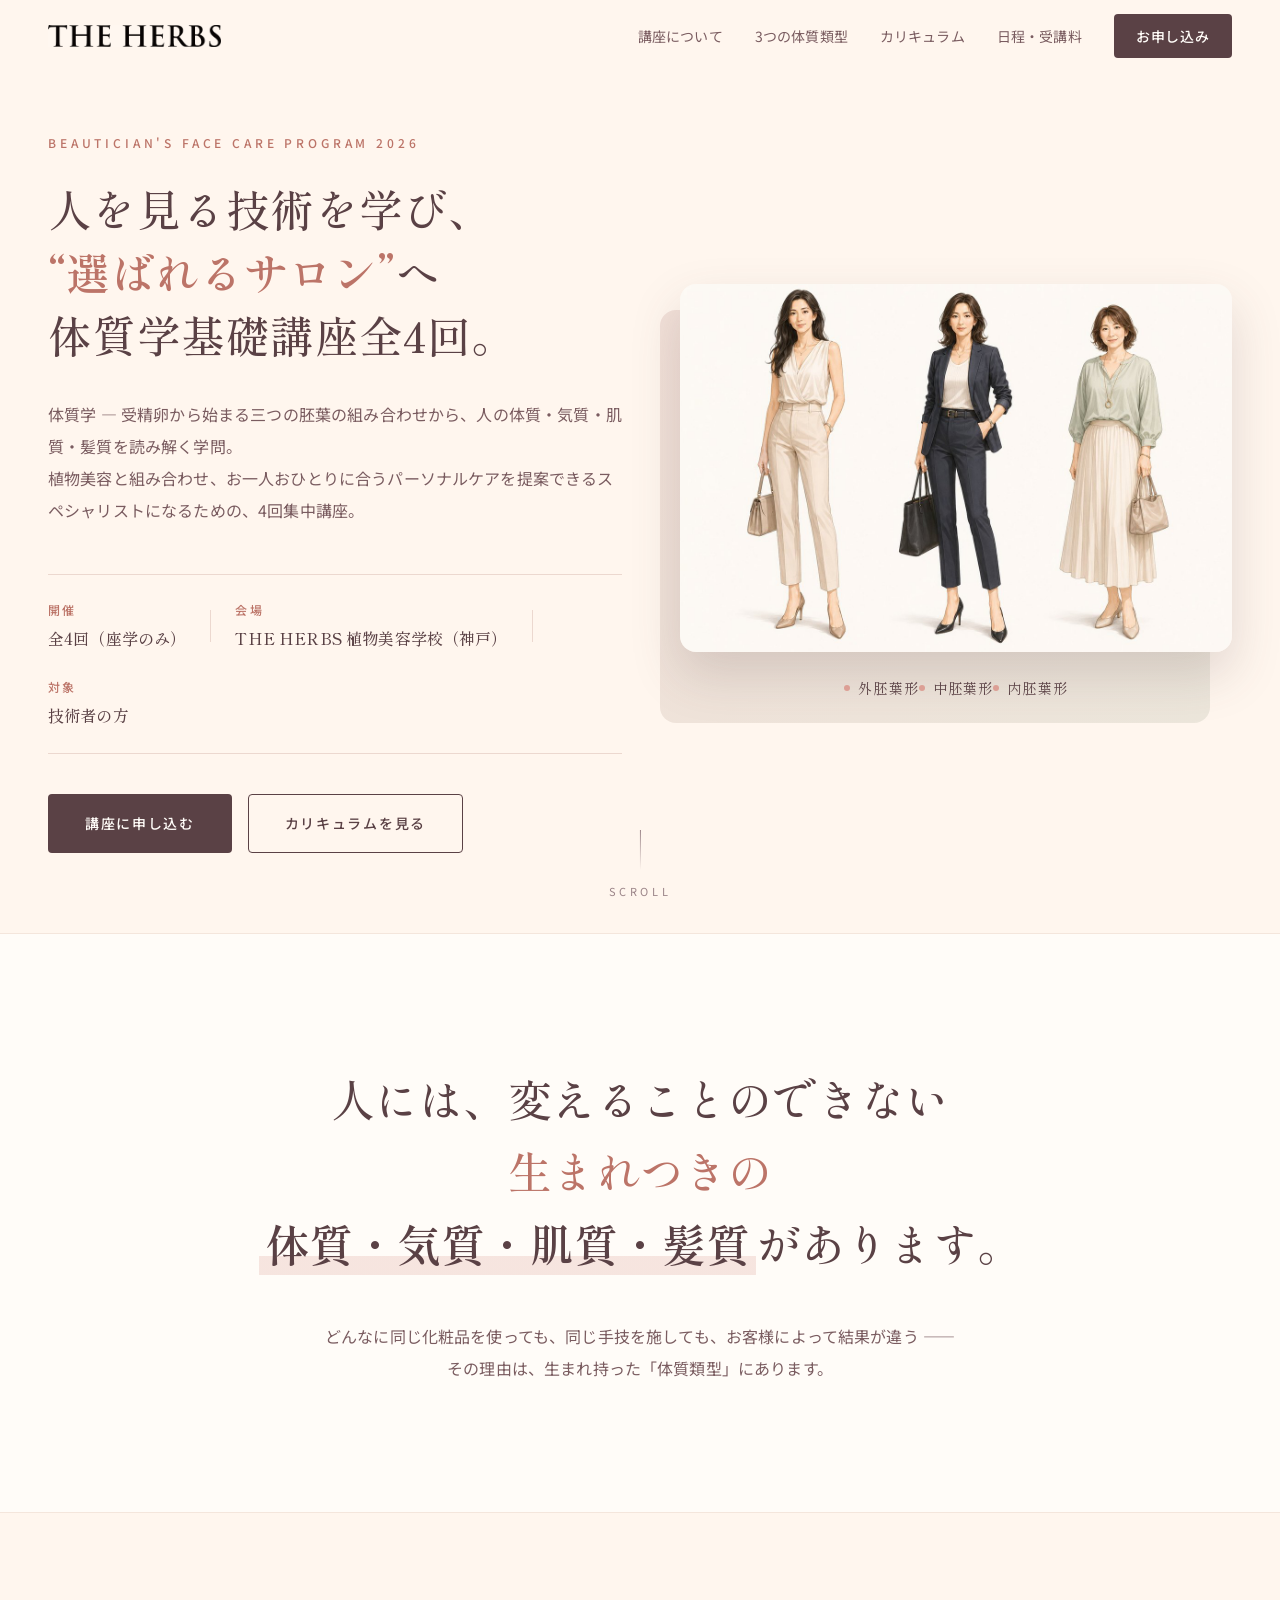
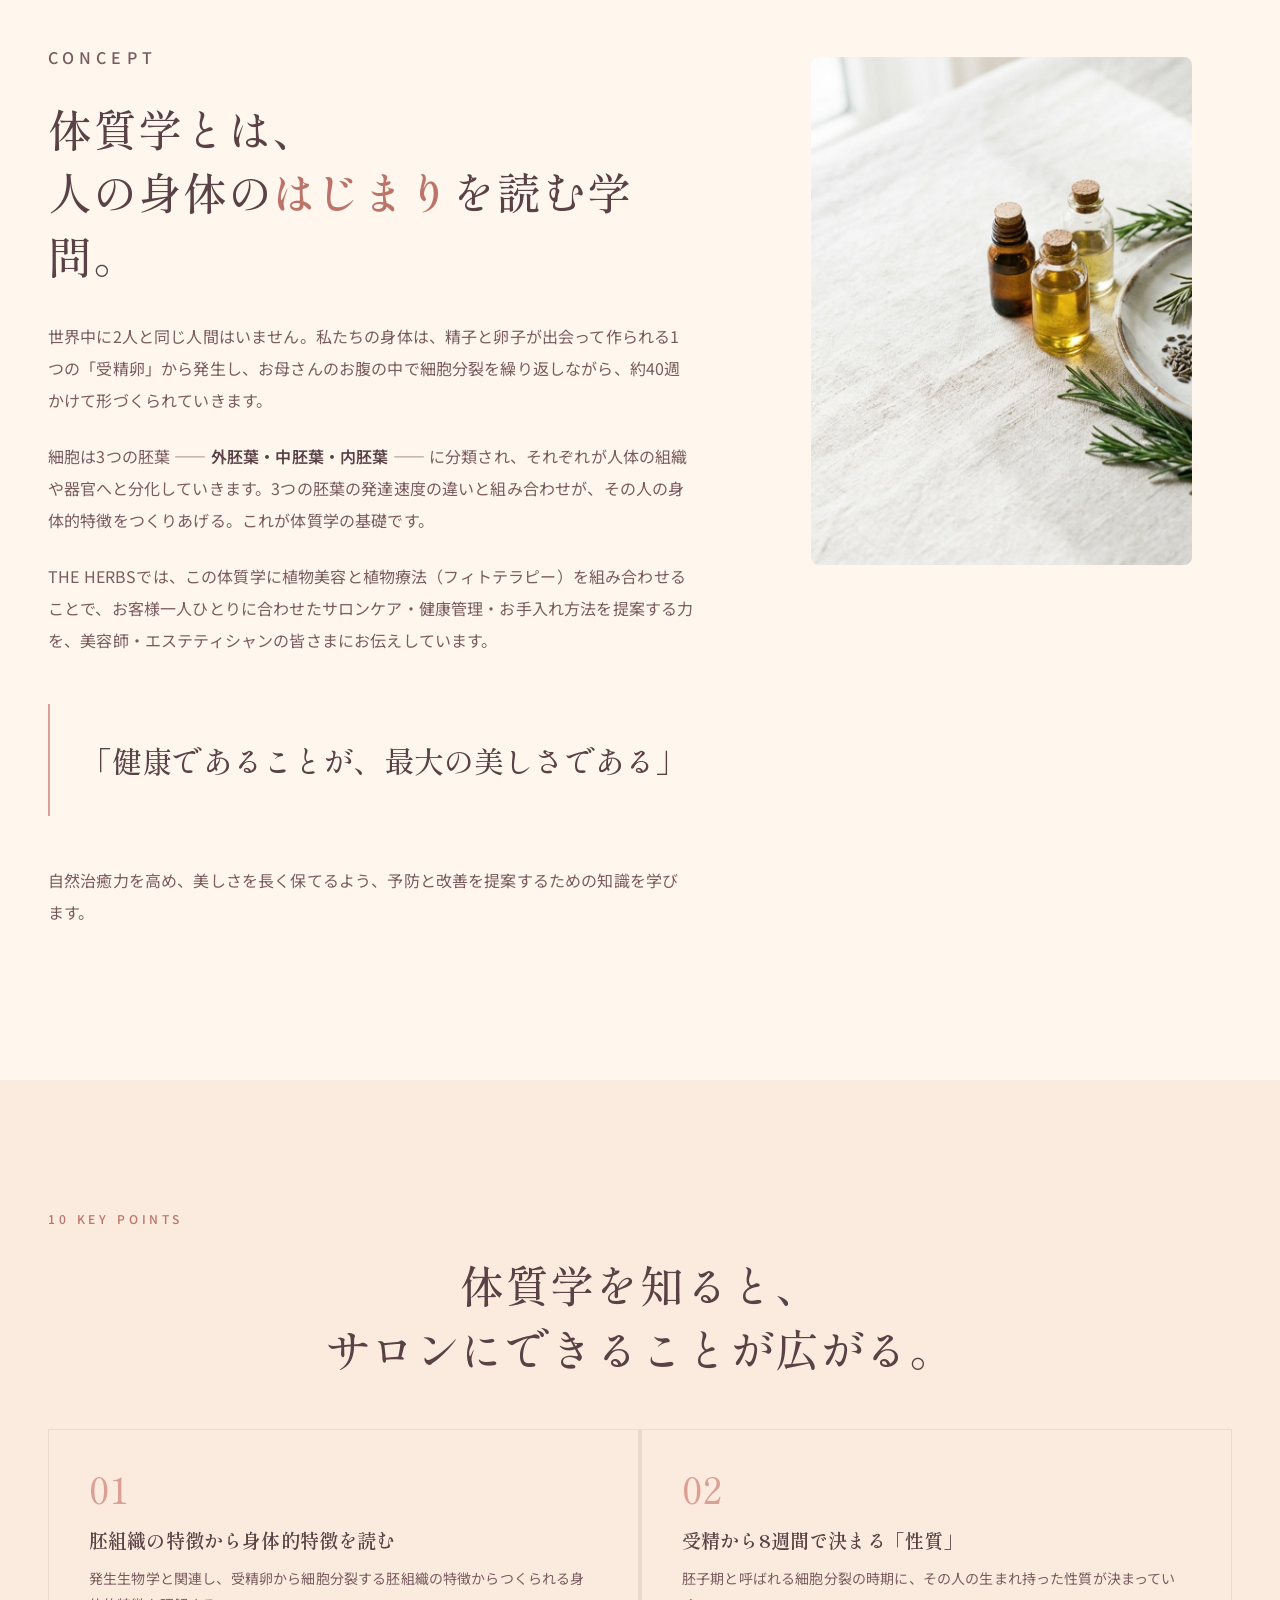
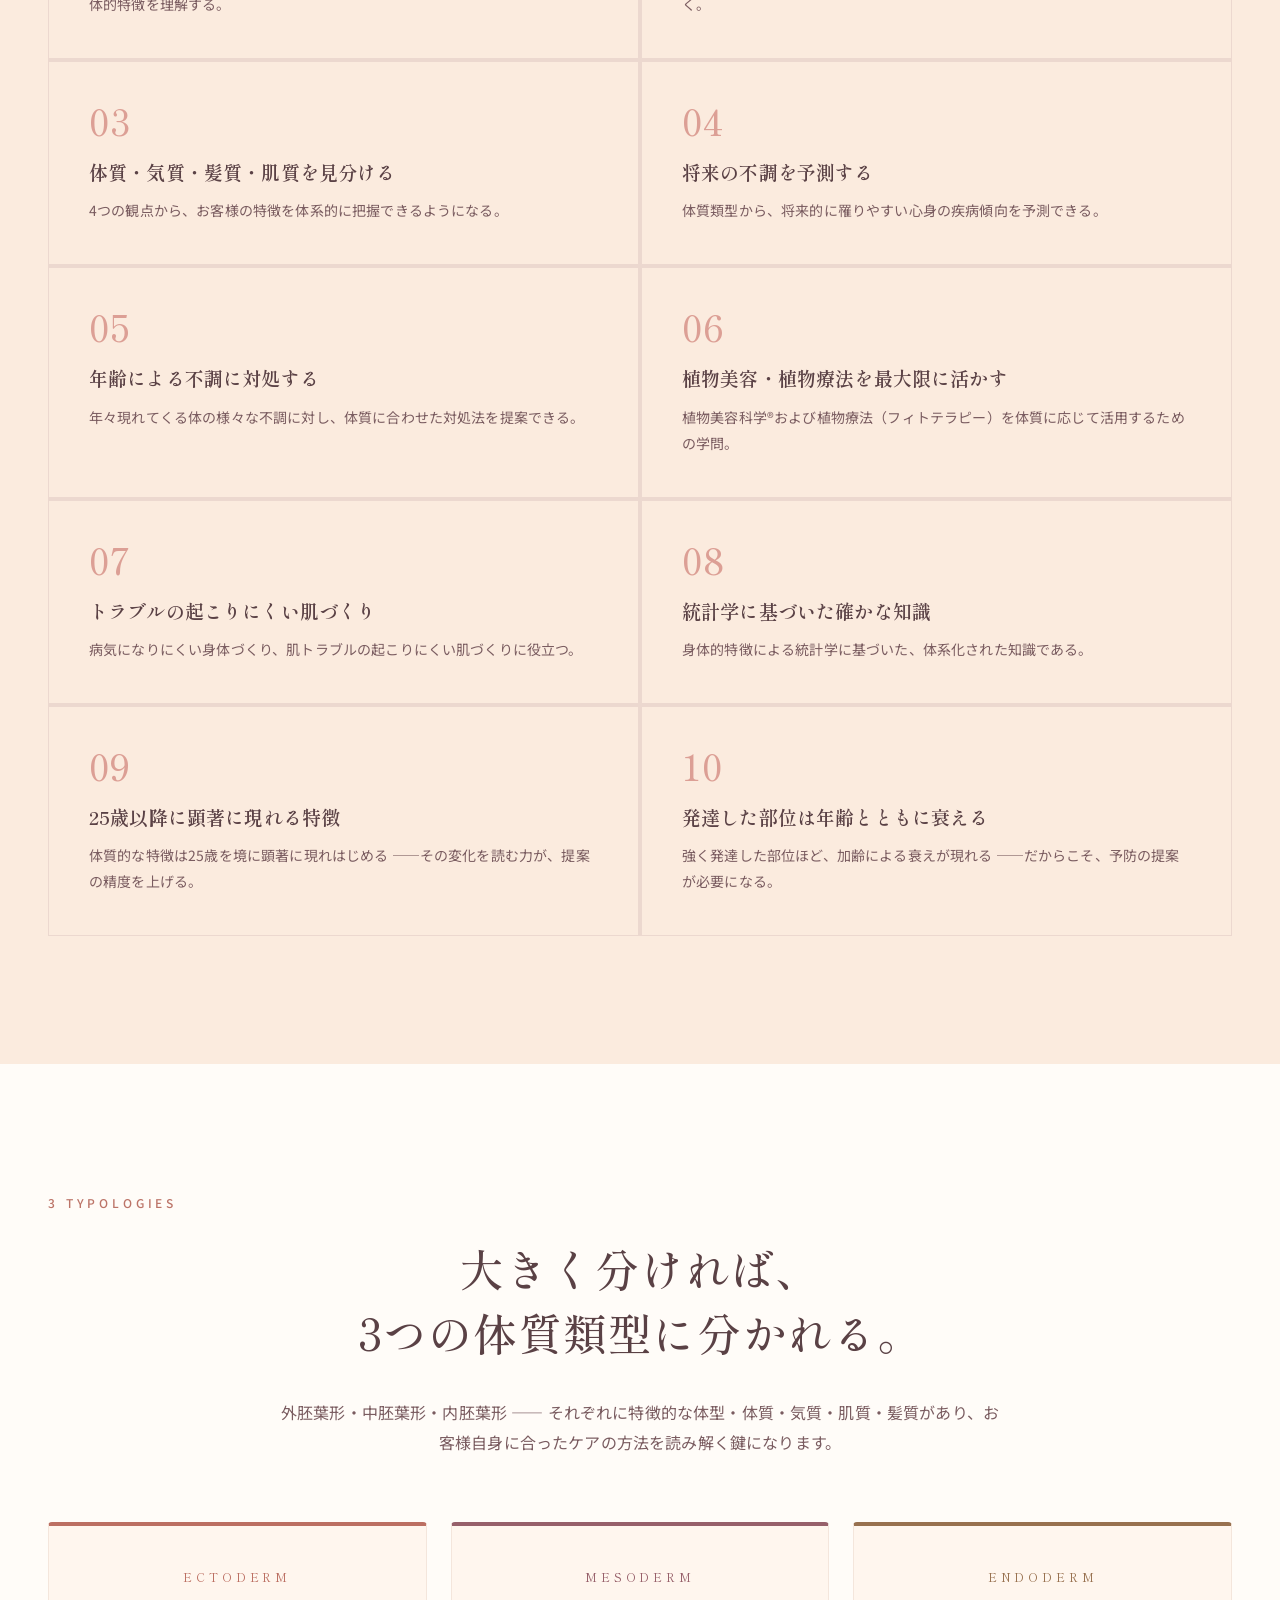
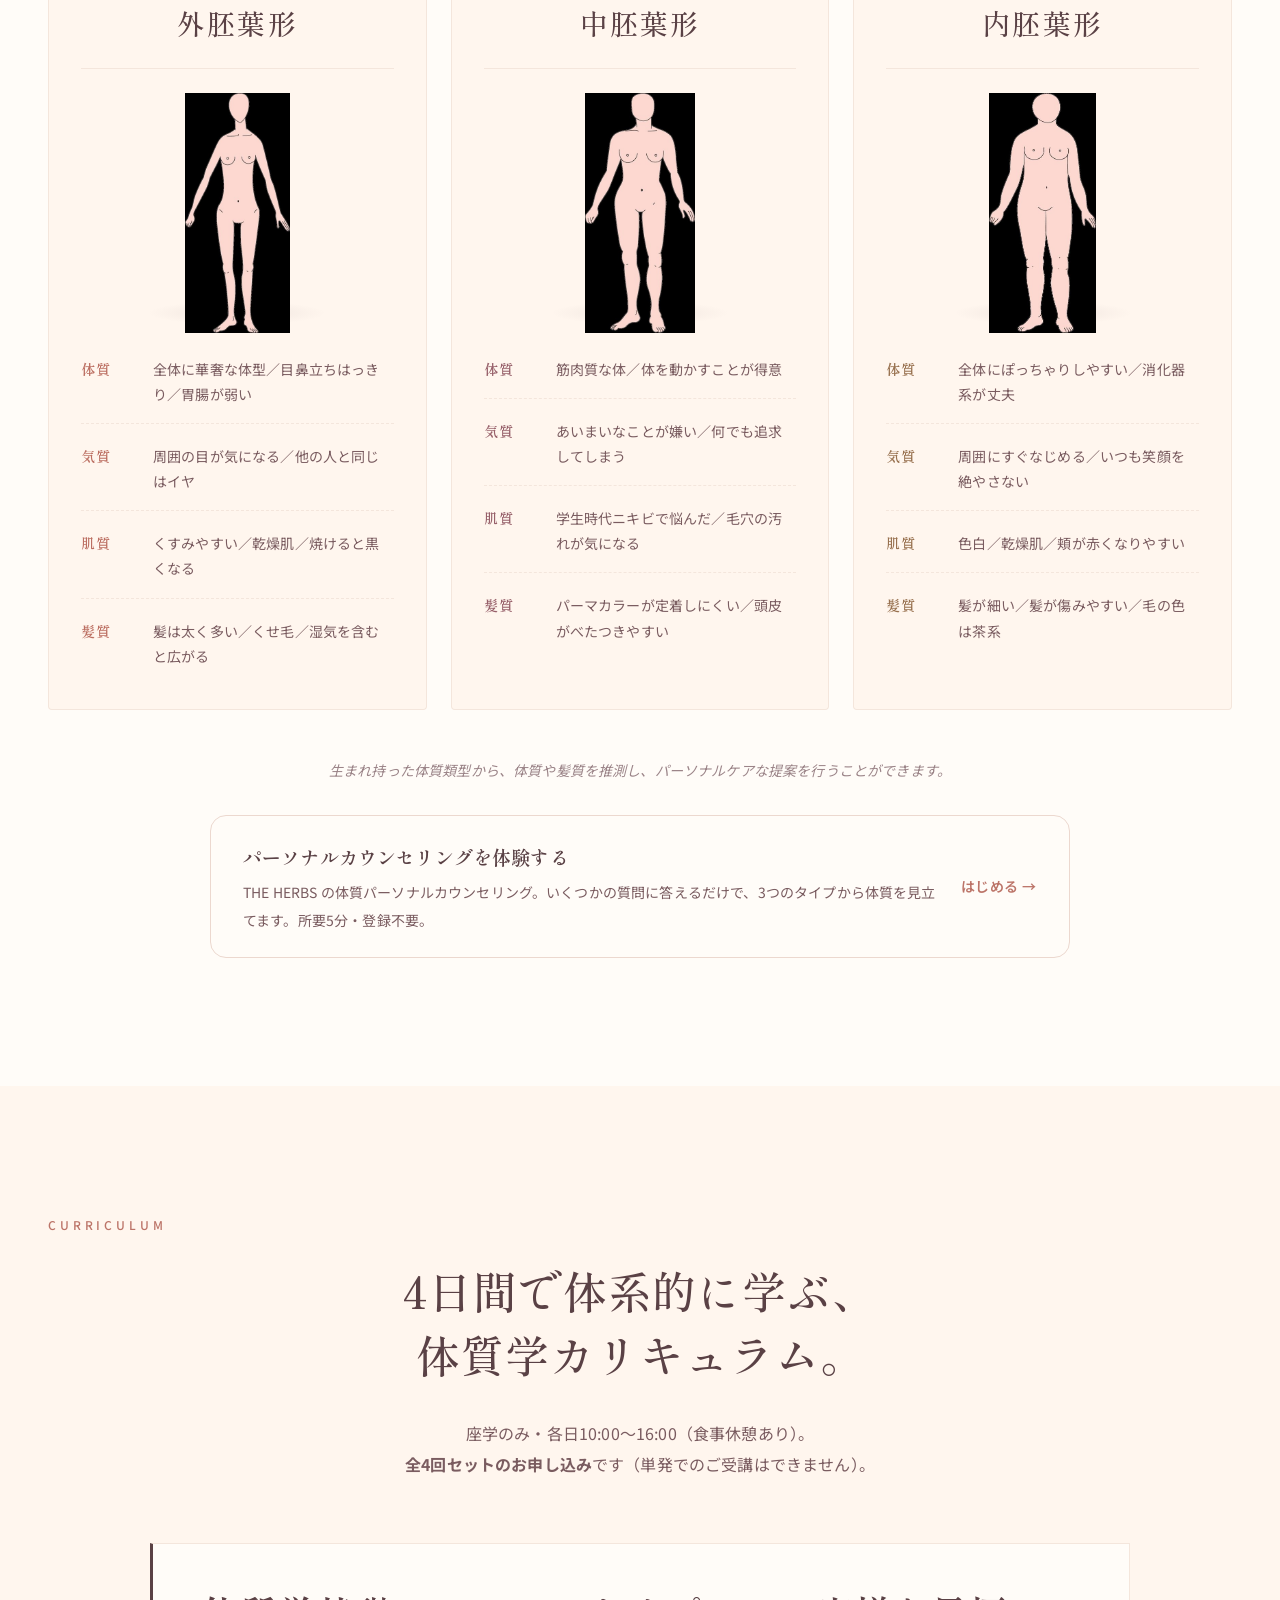
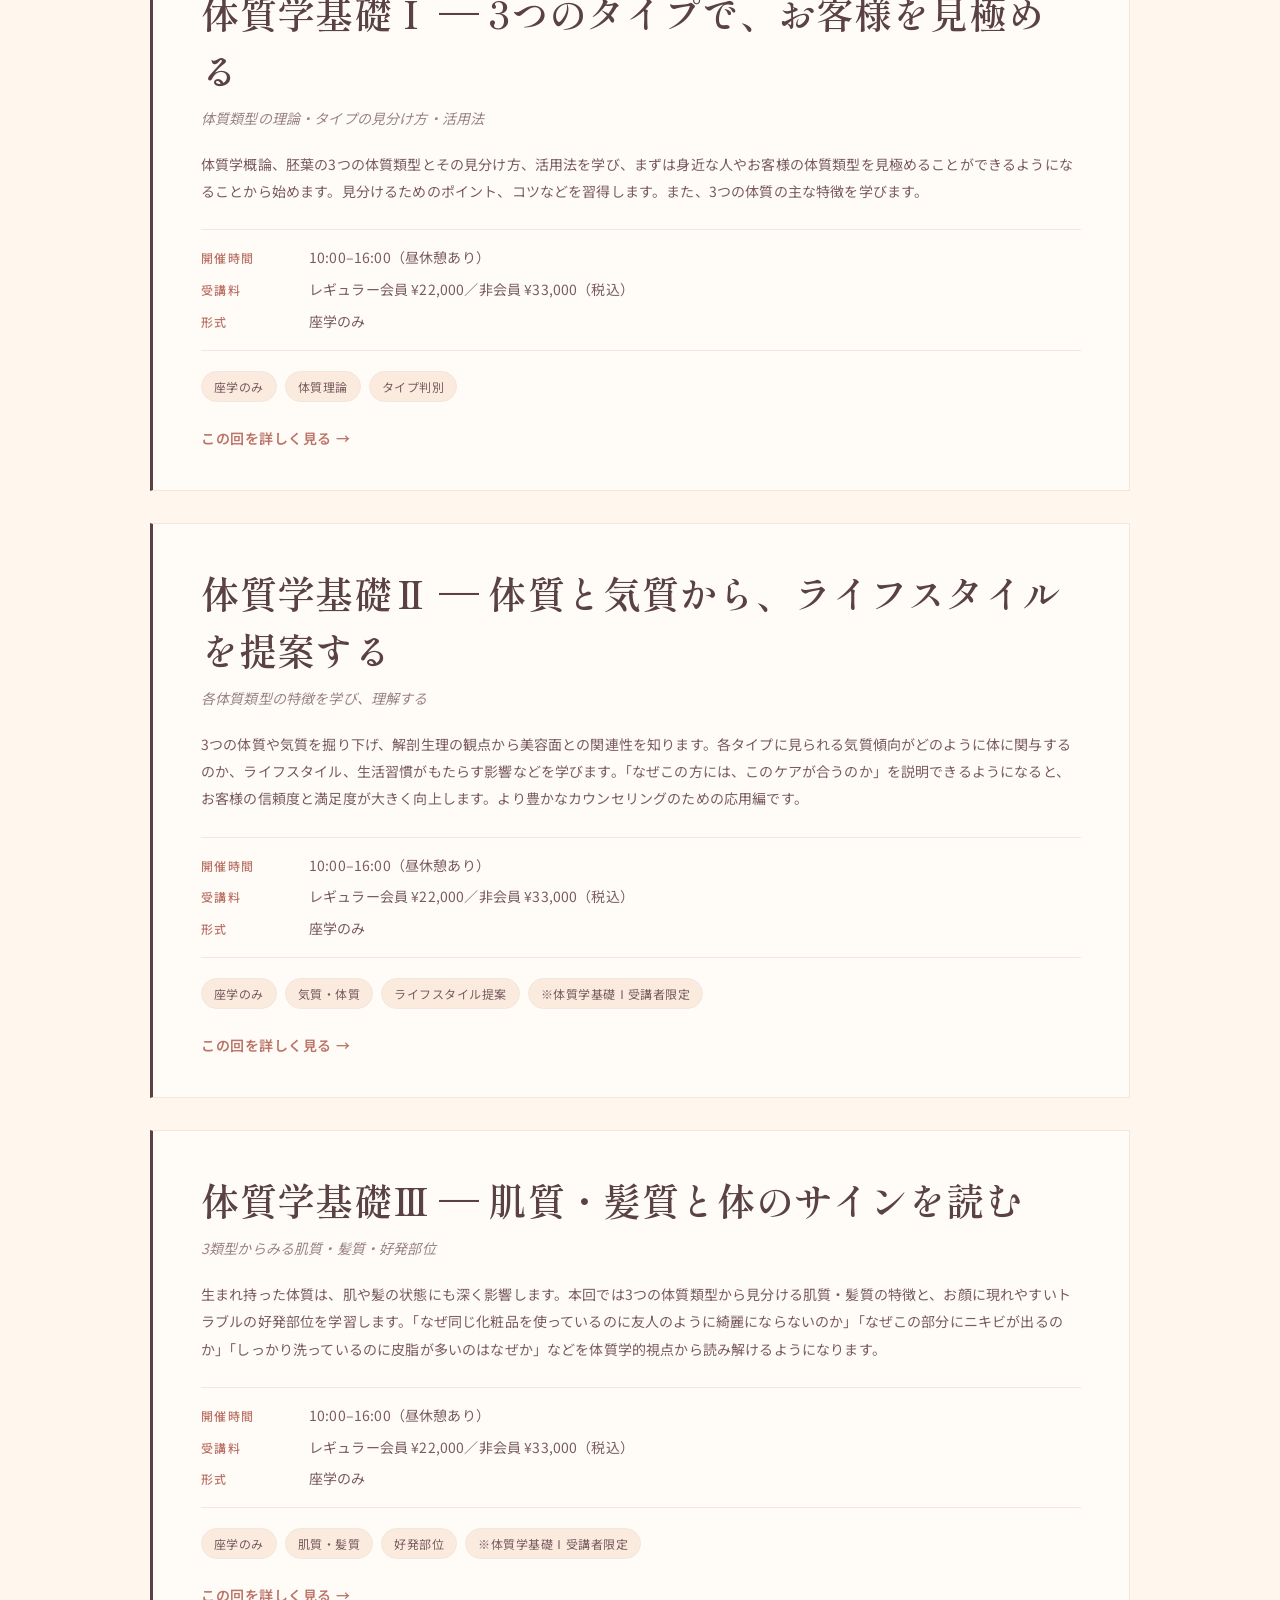
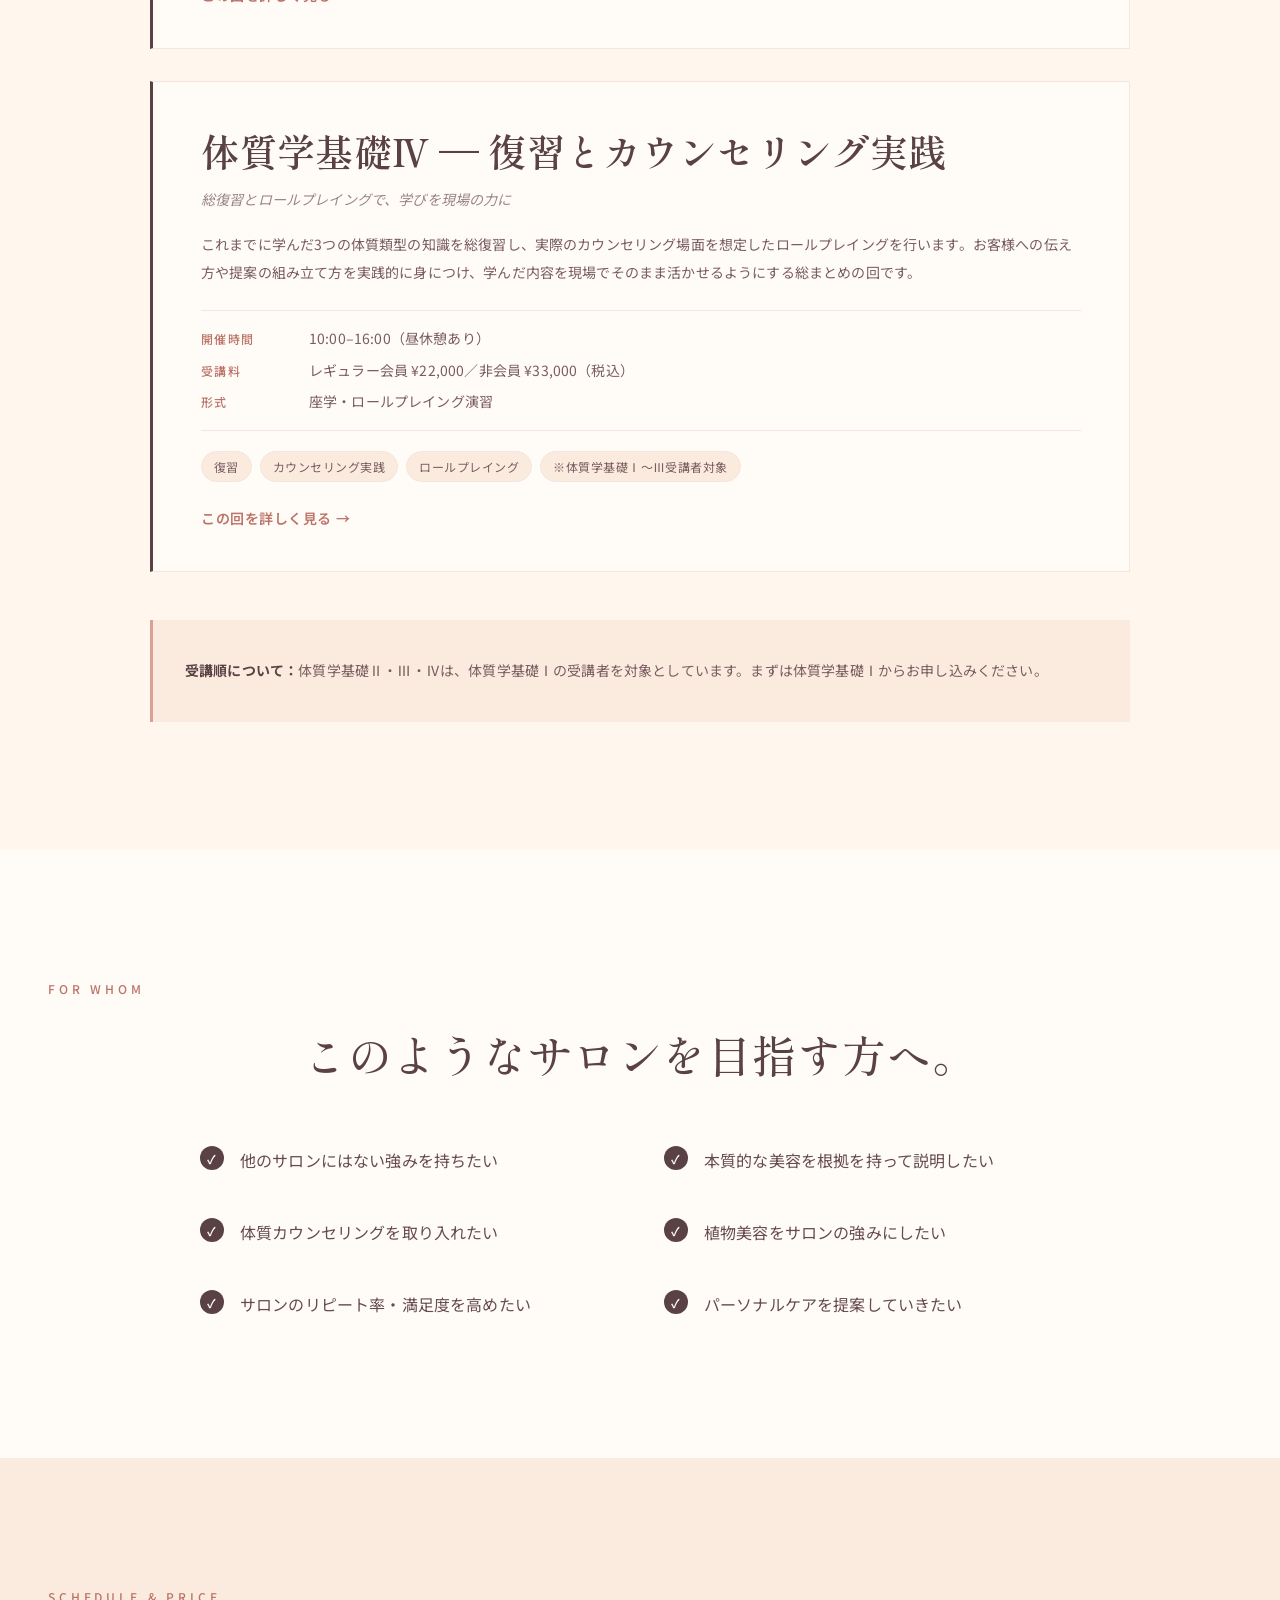
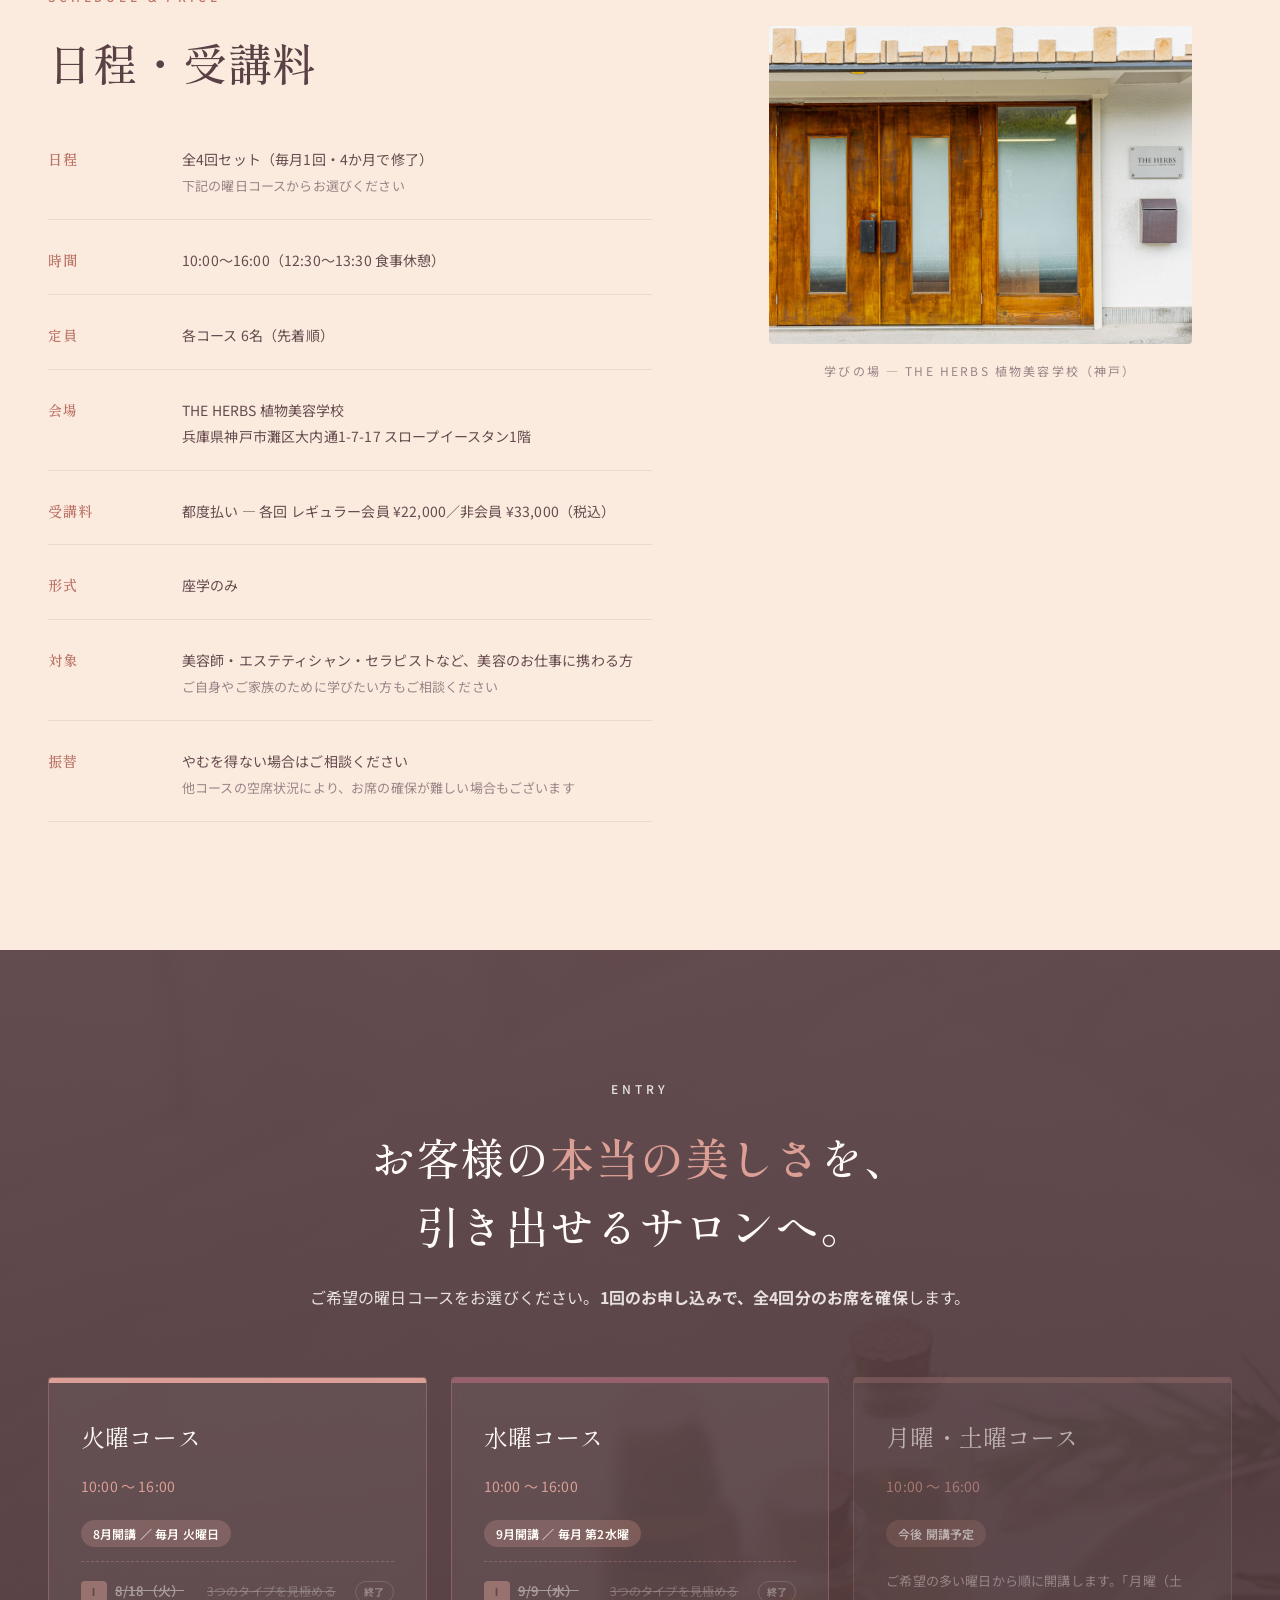
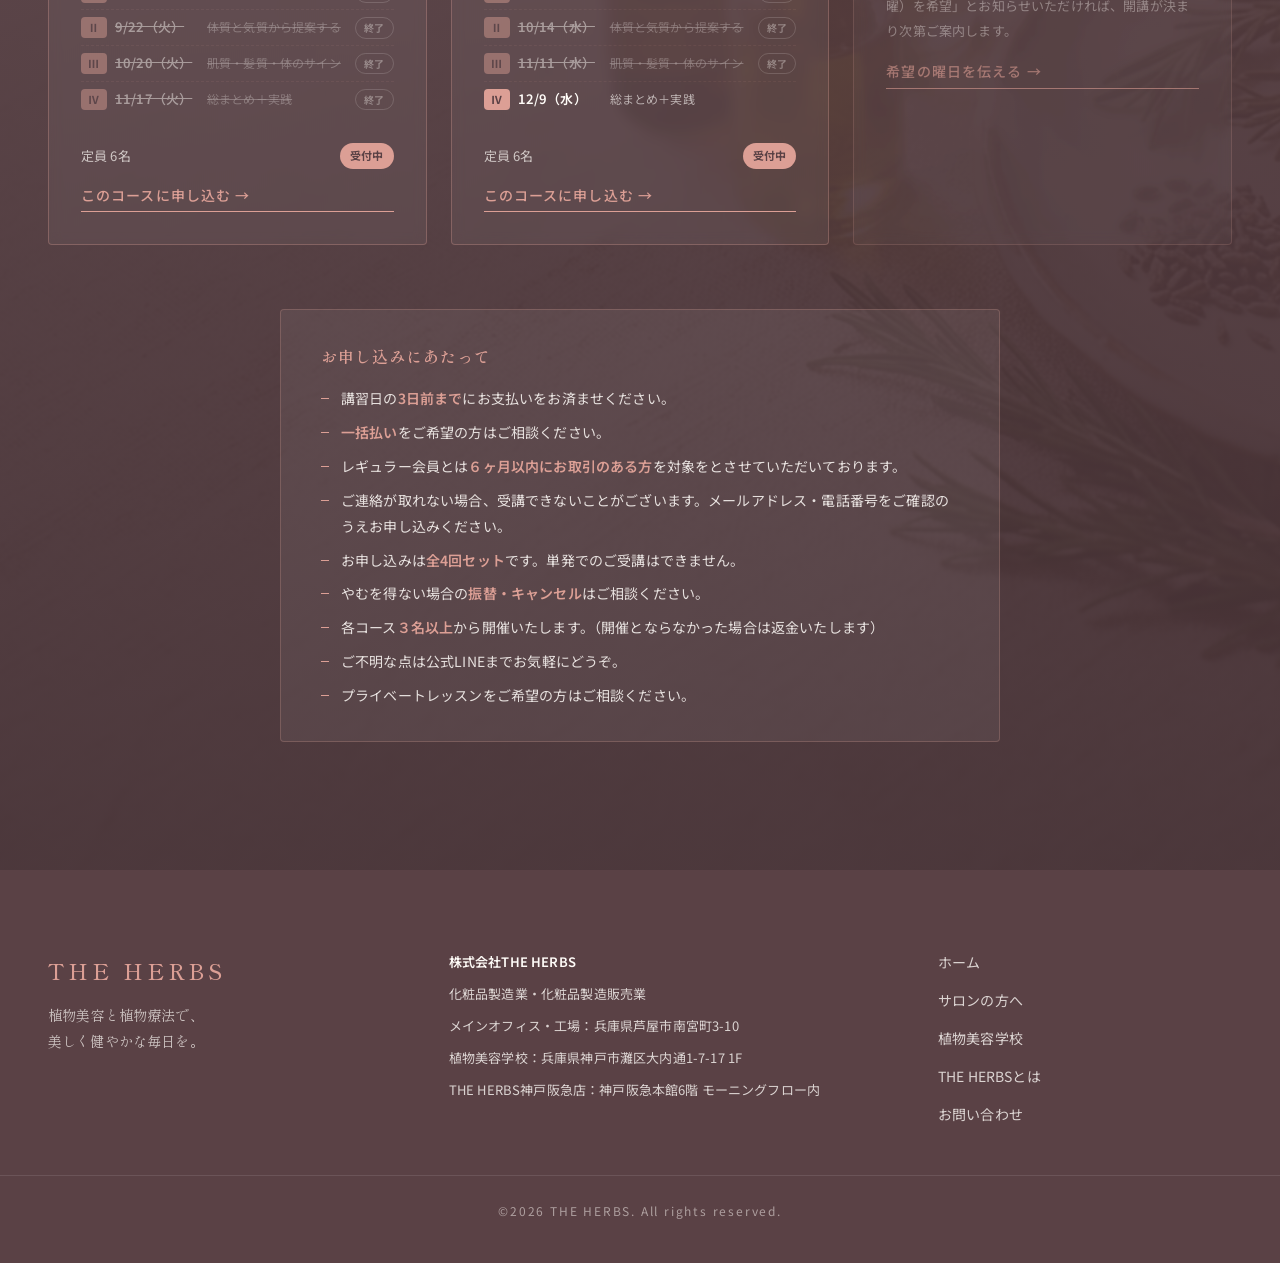
==== commit 0dea8a06: "火曜コースのバッジを「毎月 火曜日」に変更 9/22が第4火曜のため「毎月 第3火曜」の表記が実際の日程と 合わなくなっていた。  Co-Authored-By: Claude Opus 5 <nor" ====
--- a/index.html
+++ b/index.html
@@ -324,7 +324,7 @@
         <a href="https://booking.scalp-labo.jp/apply.html?series=%E4%BD%93%E8%B3%AA%E5%AD%A6%E8%AC%9B%E7%BF%92%E4%BC%9A&course=TA-01-B-260818" class="entry-card course-card cc-tue" target="_blank" rel="noopener">
           <p class="cc-day">火曜コース</p>
           <p class="cc-time">10:00 〜 16:00</p>
-          <p class="cc-open">8月開講 ／ 毎月 第3火曜</p>
+          <p class="cc-open">8月開講 ／ 毎月 火曜日</p>
           <ul class="cc-dates"><li data-date="2026-08-18"><span class="cc-n">Ⅰ</span><span class="cc-d">8/18（火）</span><span class="cc-t">3つのタイプを見極める</span></li><li data-date="2026-09-22"><span class="cc-n">Ⅱ</span><span class="cc-d">9/22（火）</span><span class="cc-t">体質と気質から提案する</span></li><li data-date="2026-10-20"><span class="cc-n">Ⅲ</span><span class="cc-d">10/20（火）</span><span class="cc-t">肌質・髪質・体のサイン</span></li><li data-date="2026-11-17"><span class="cc-n">Ⅳ</span><span class="cc-d">11/17（火）</span><span class="cc-t">総まとめ＋実践</span></li></ul>
           <p class="cc-seat">定員 6名 <span class="cc-badge">受付中</span></p>
           <span class="entry-card-cta">このコースに申し込む →</span>
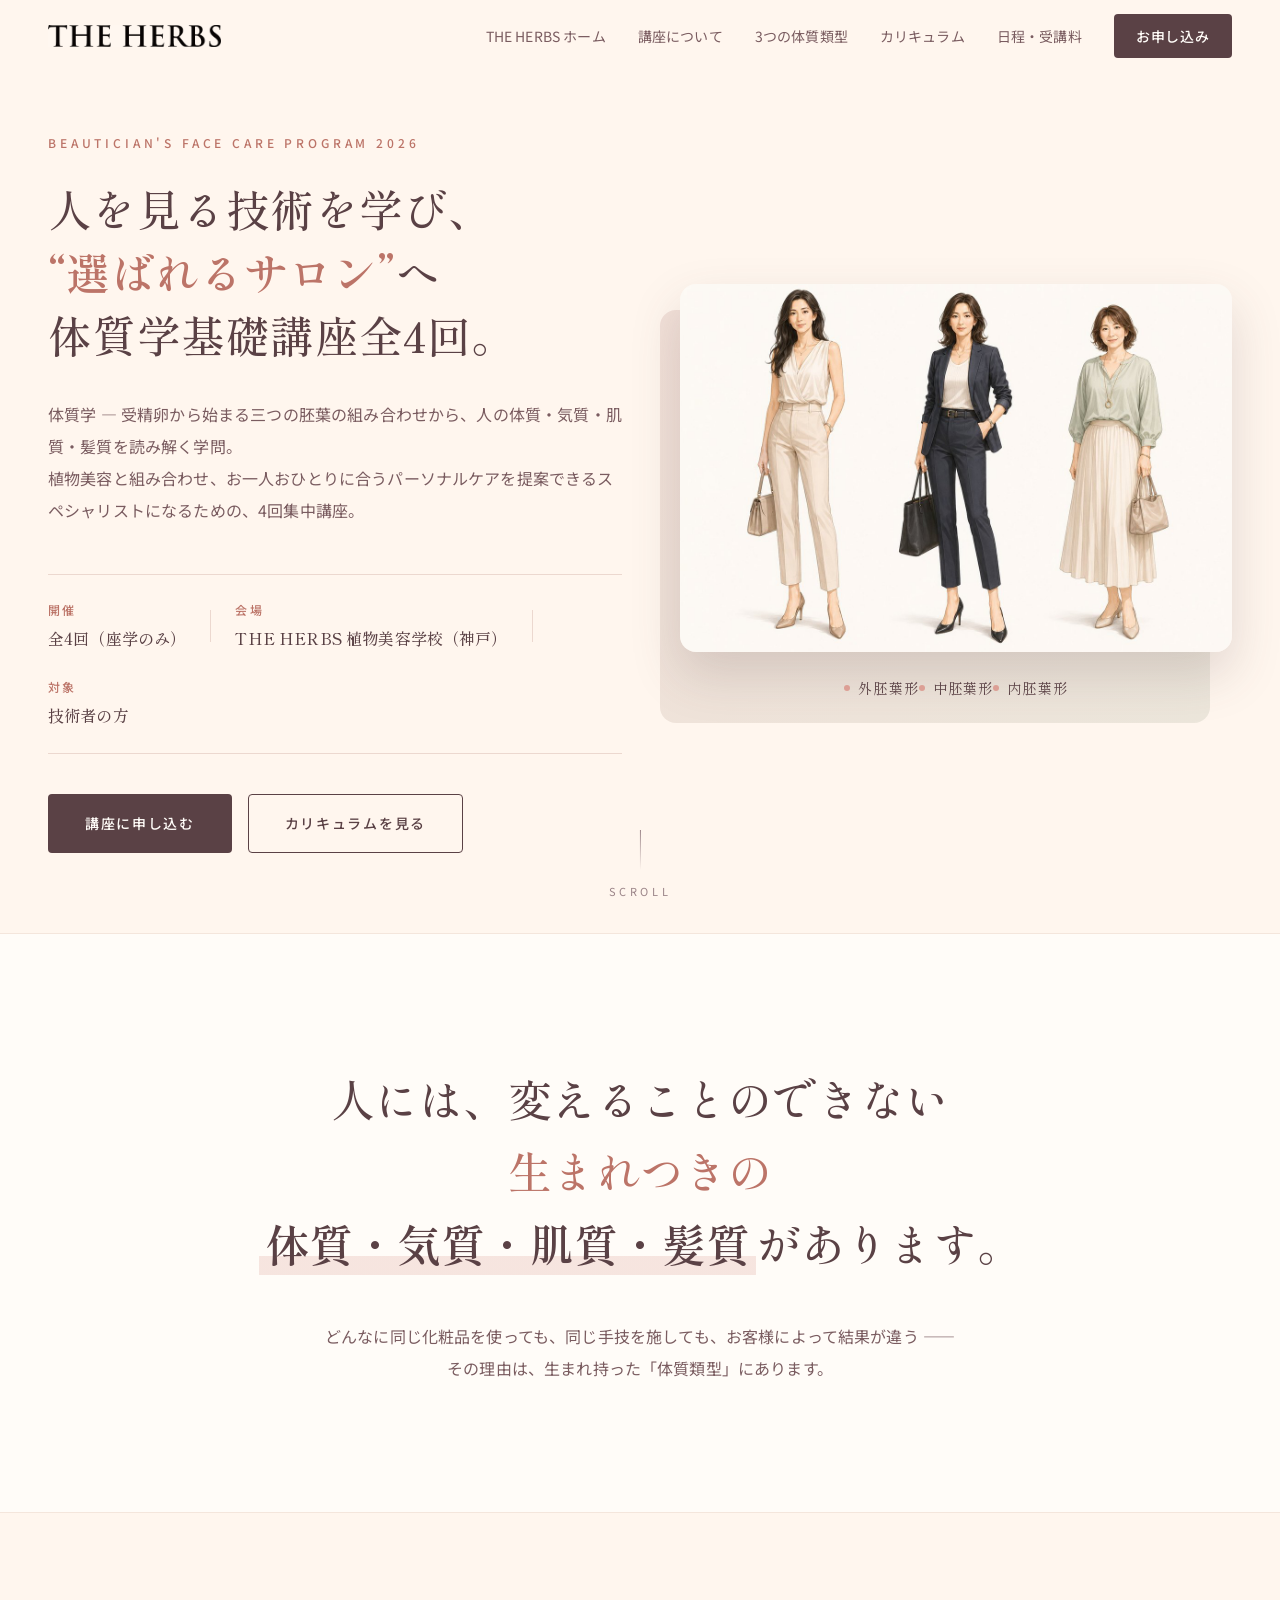
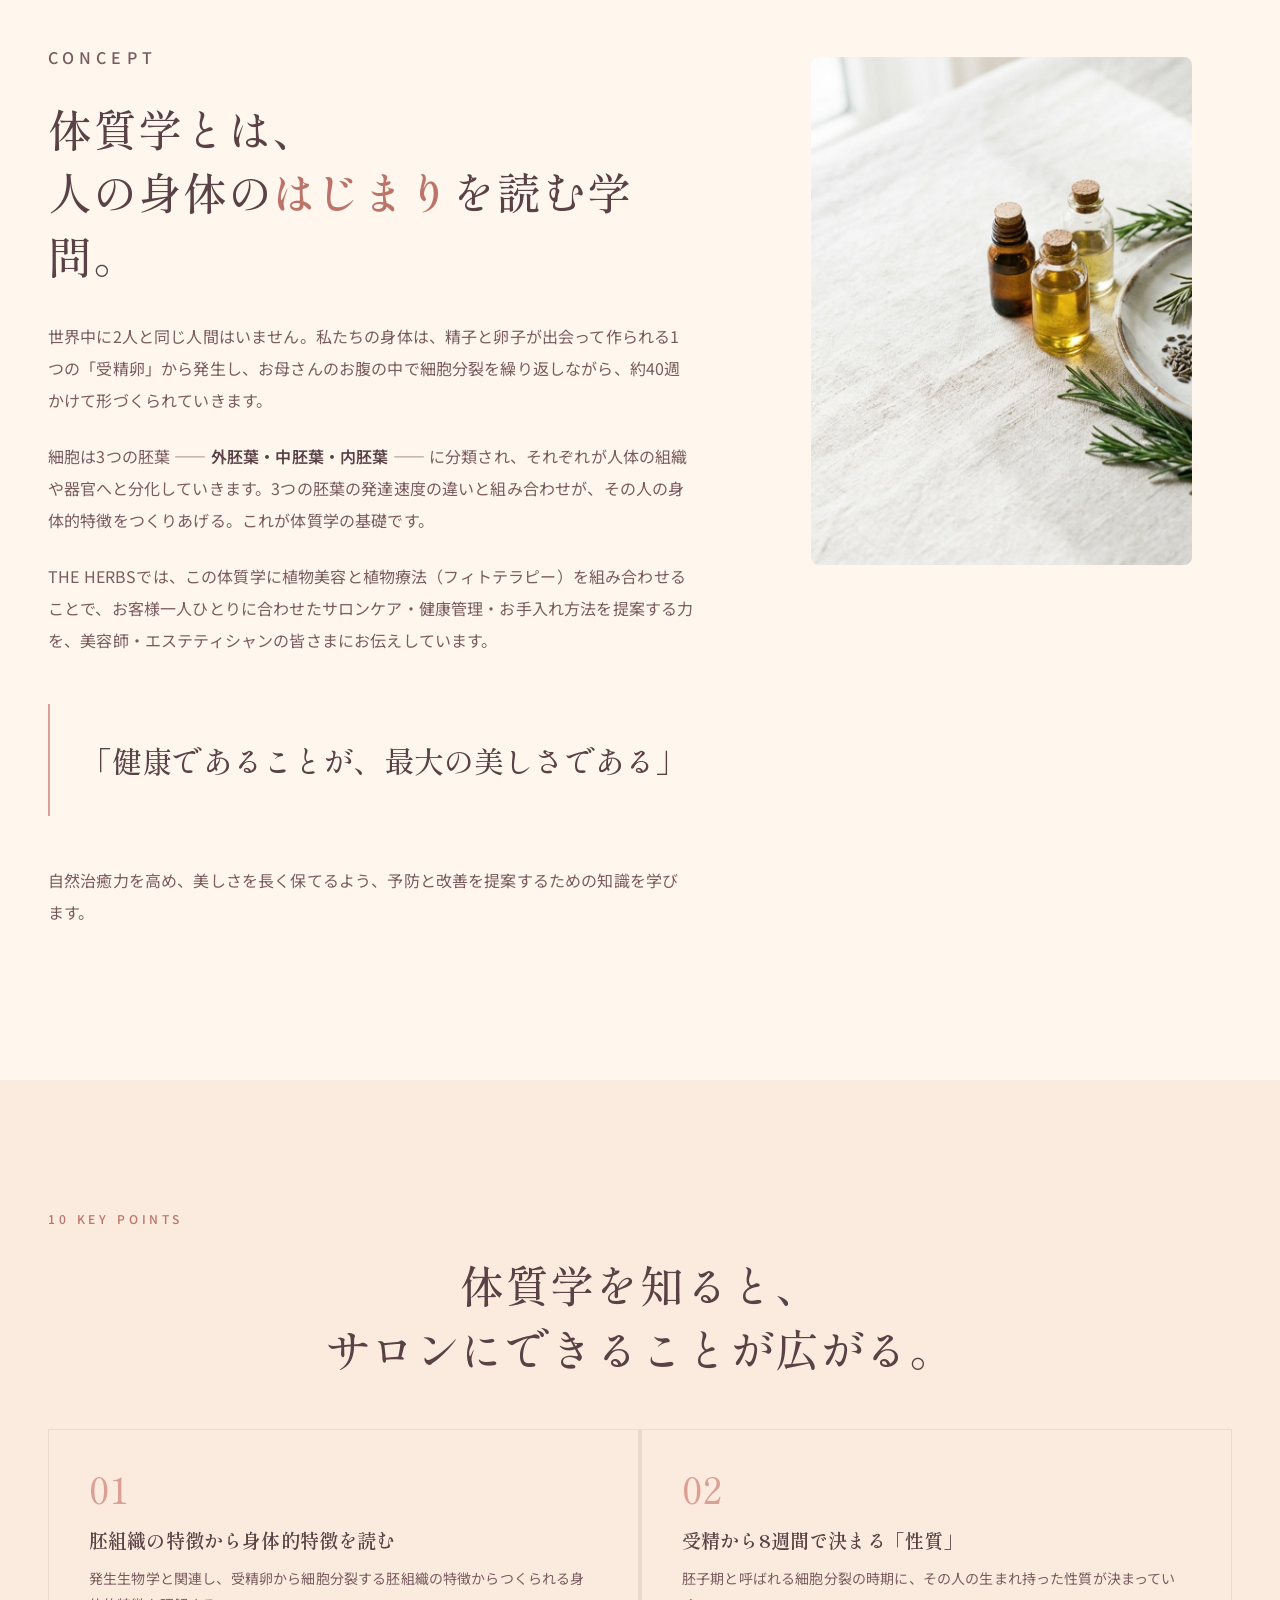
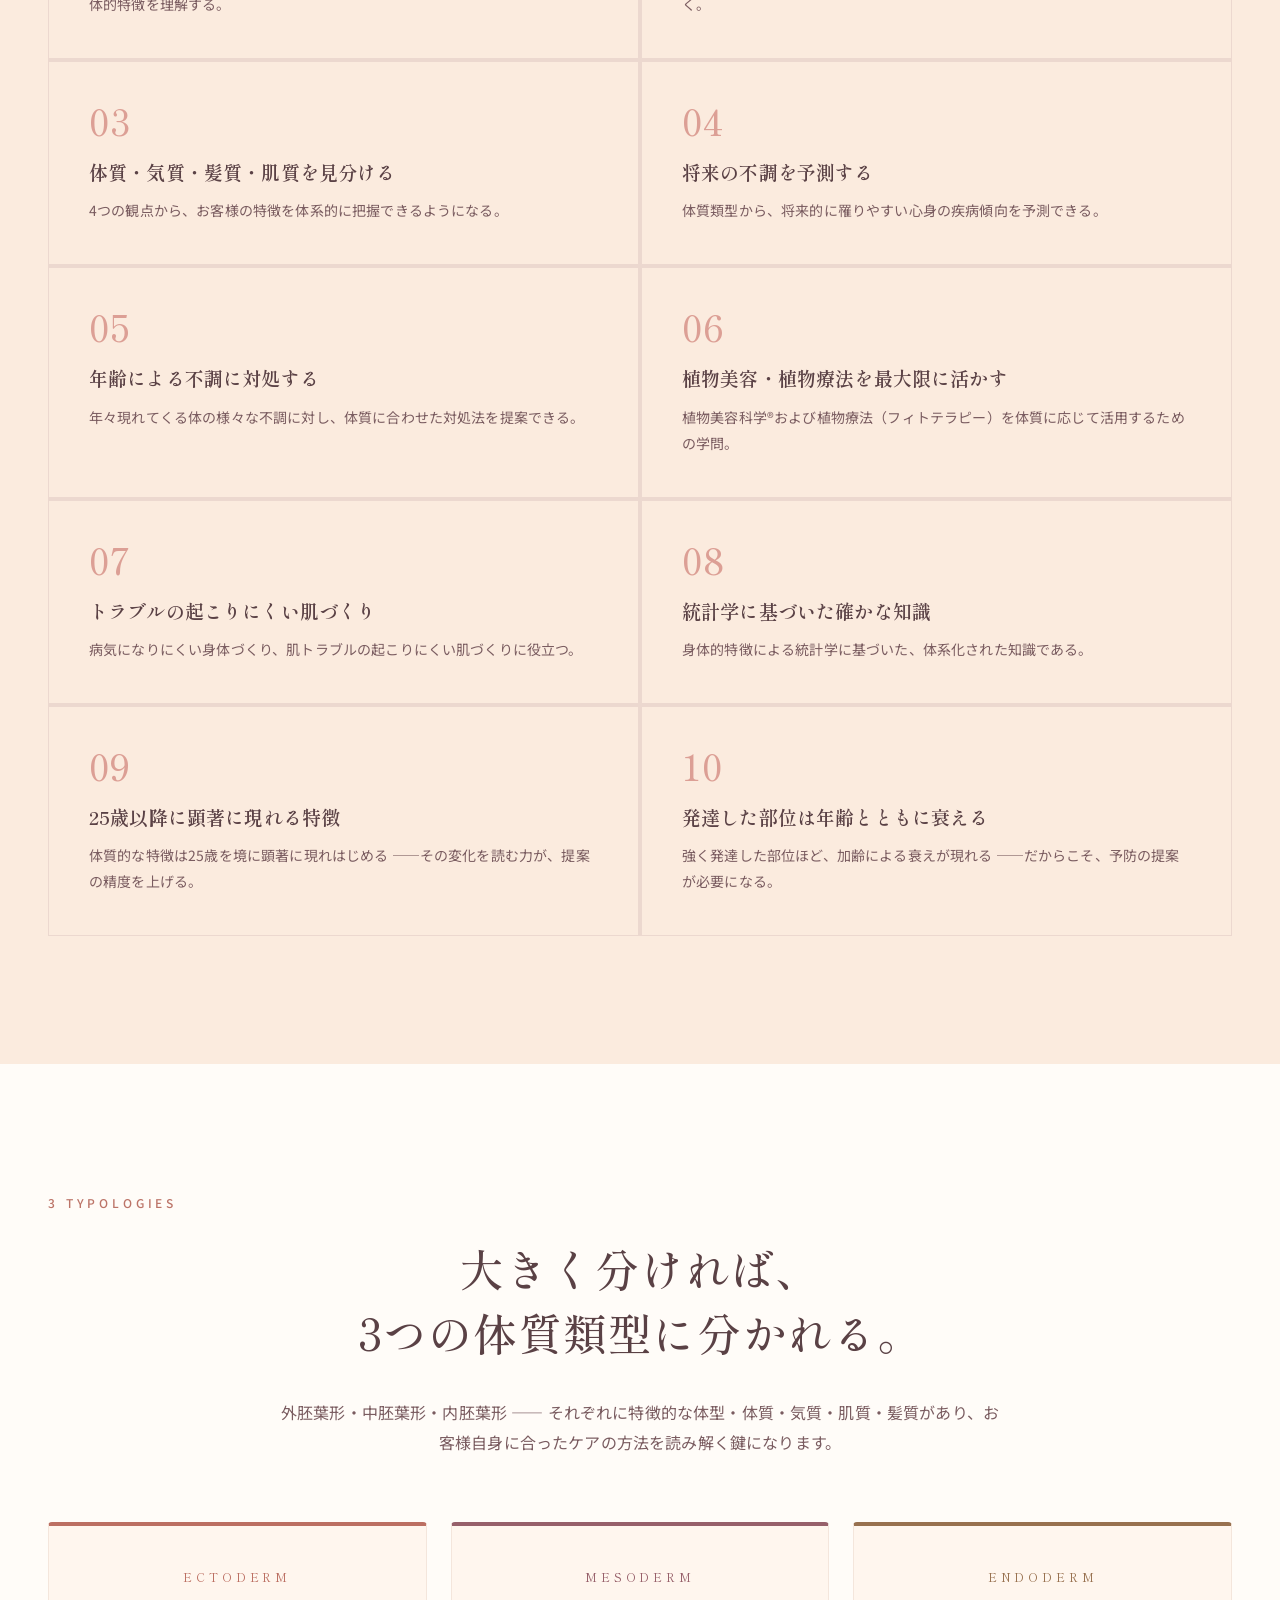
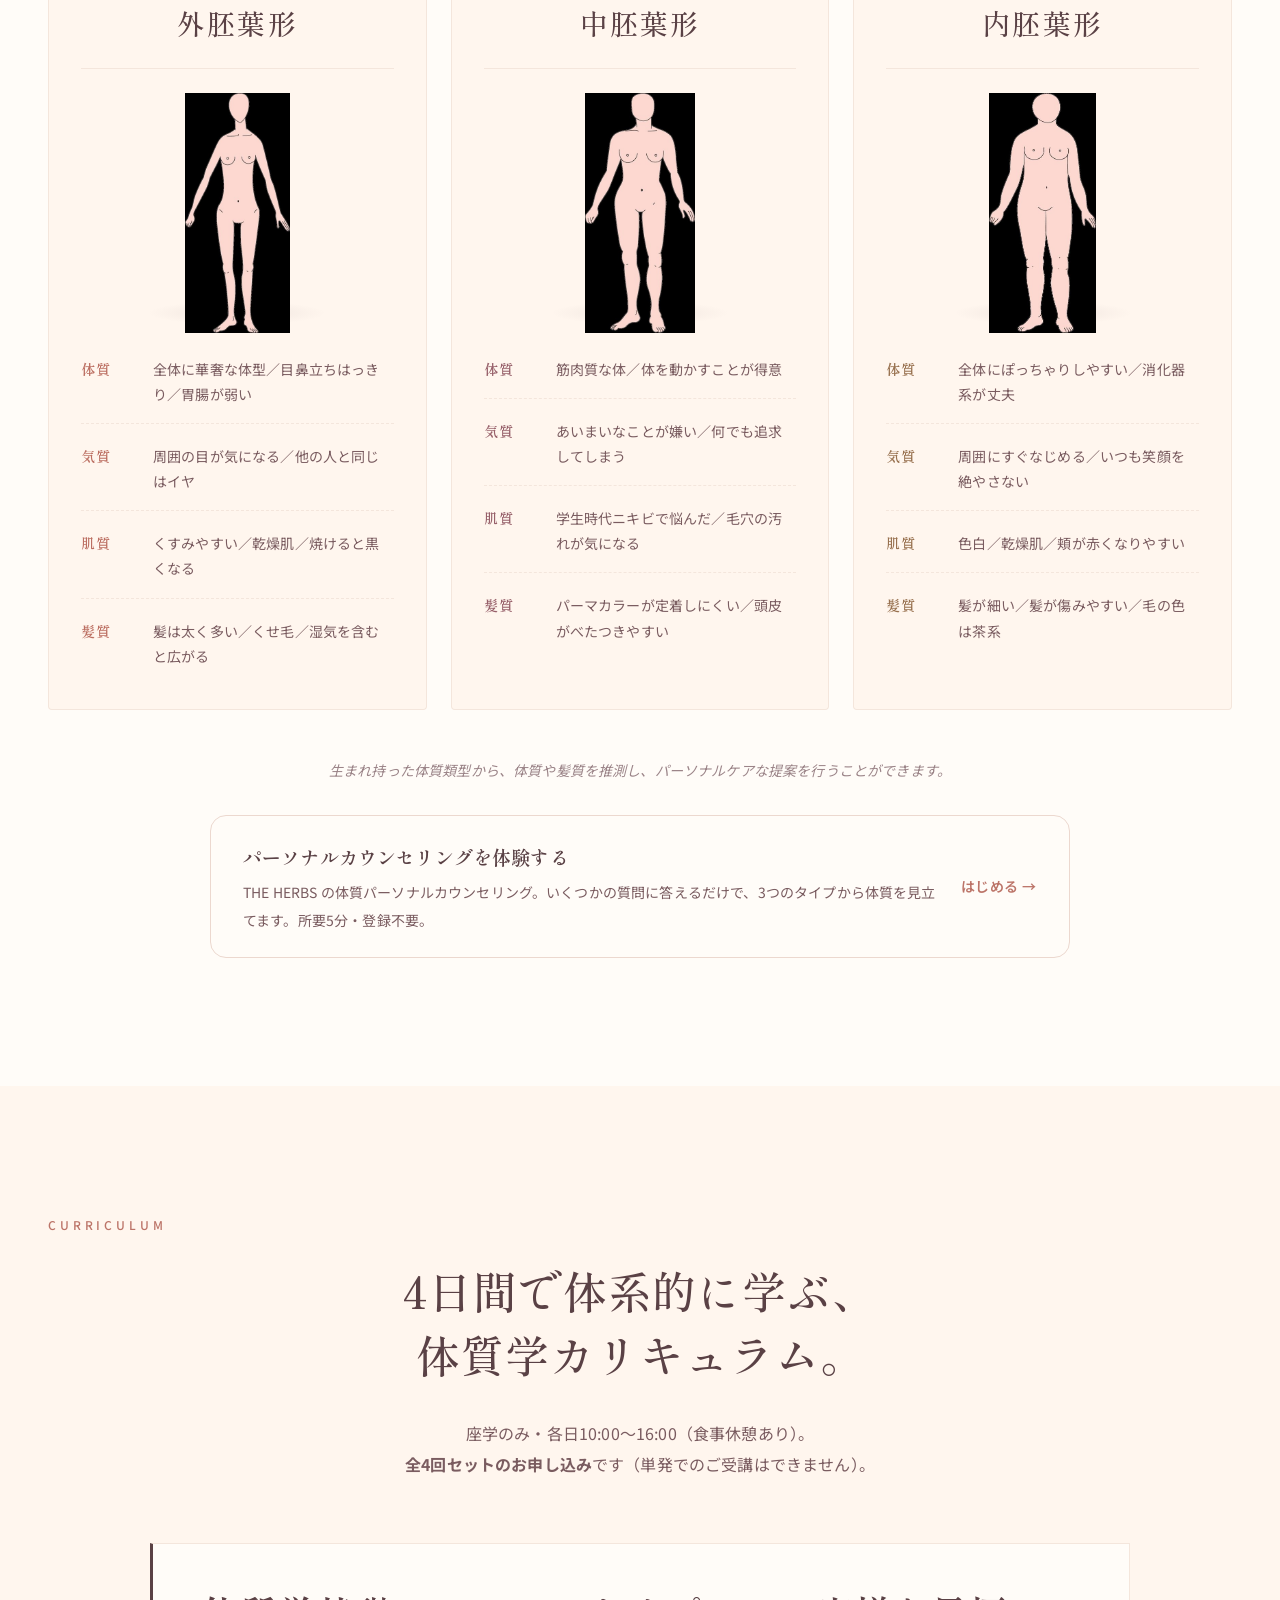
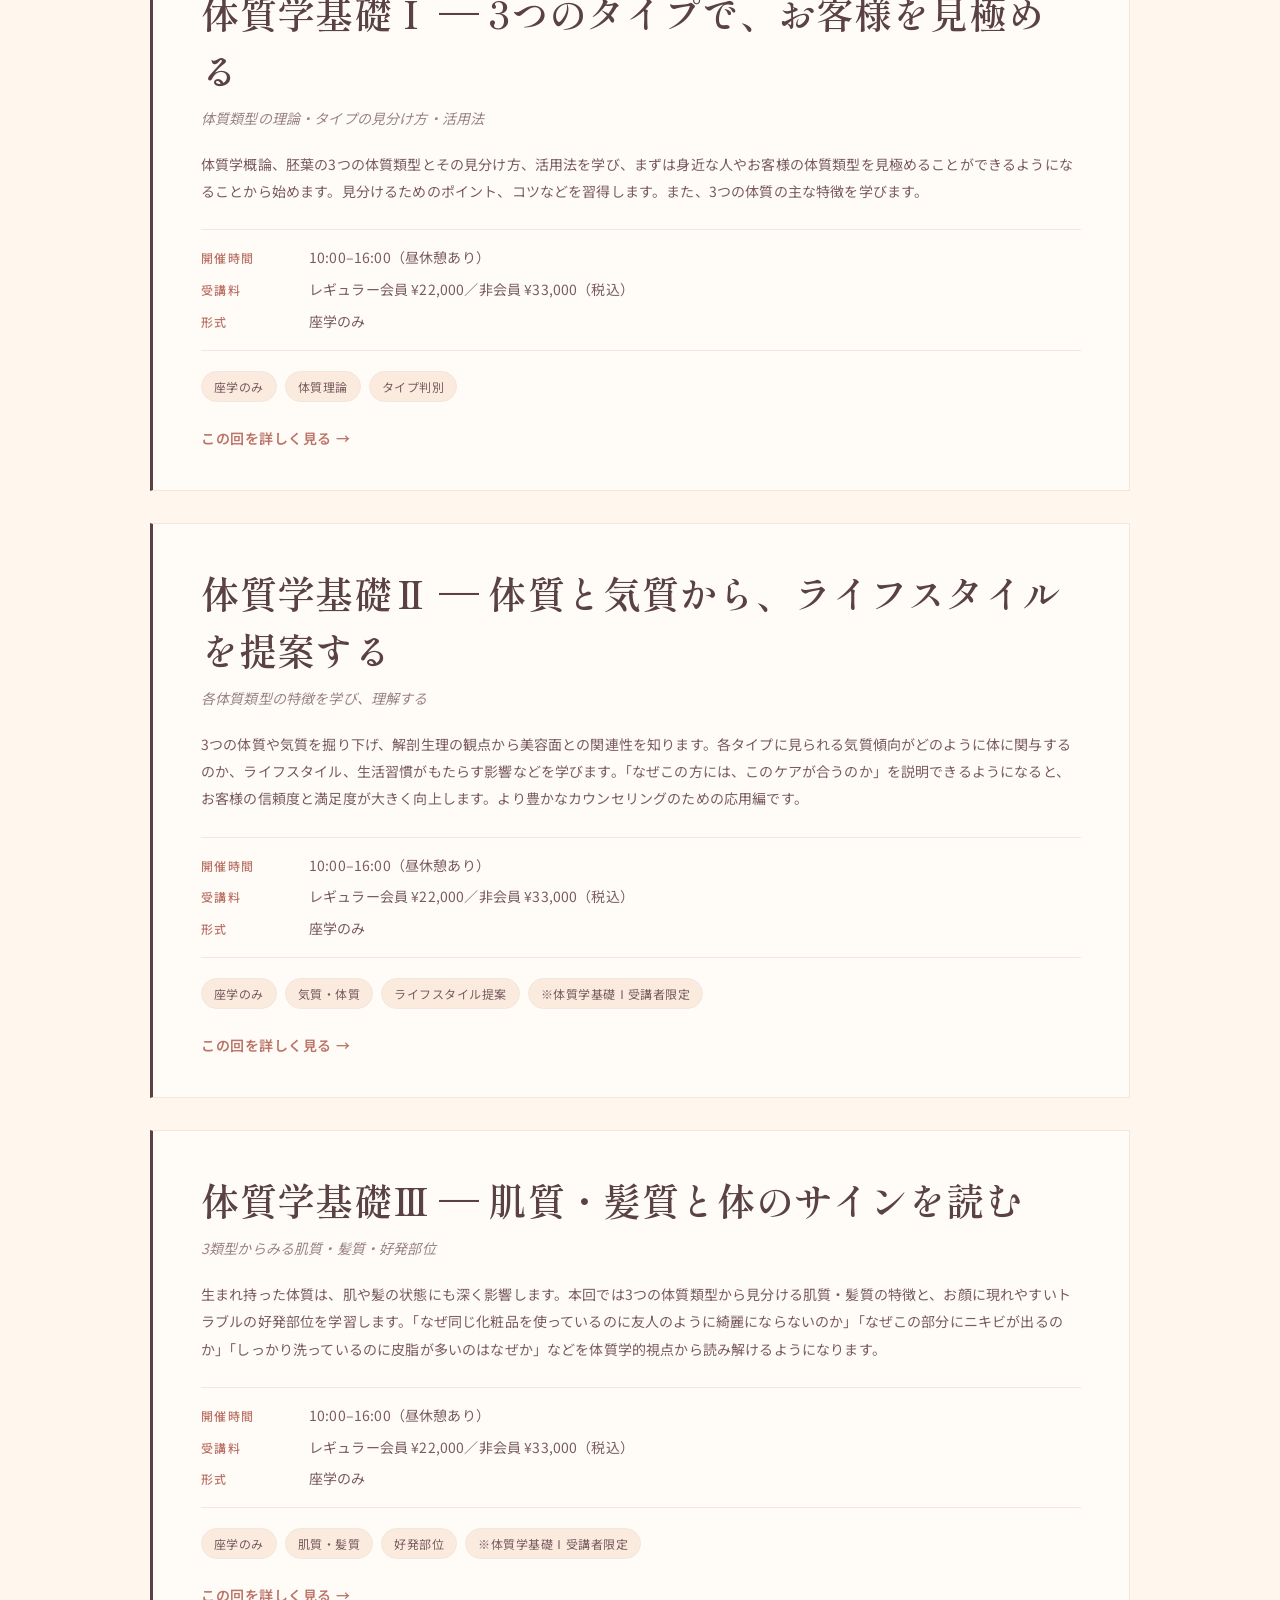
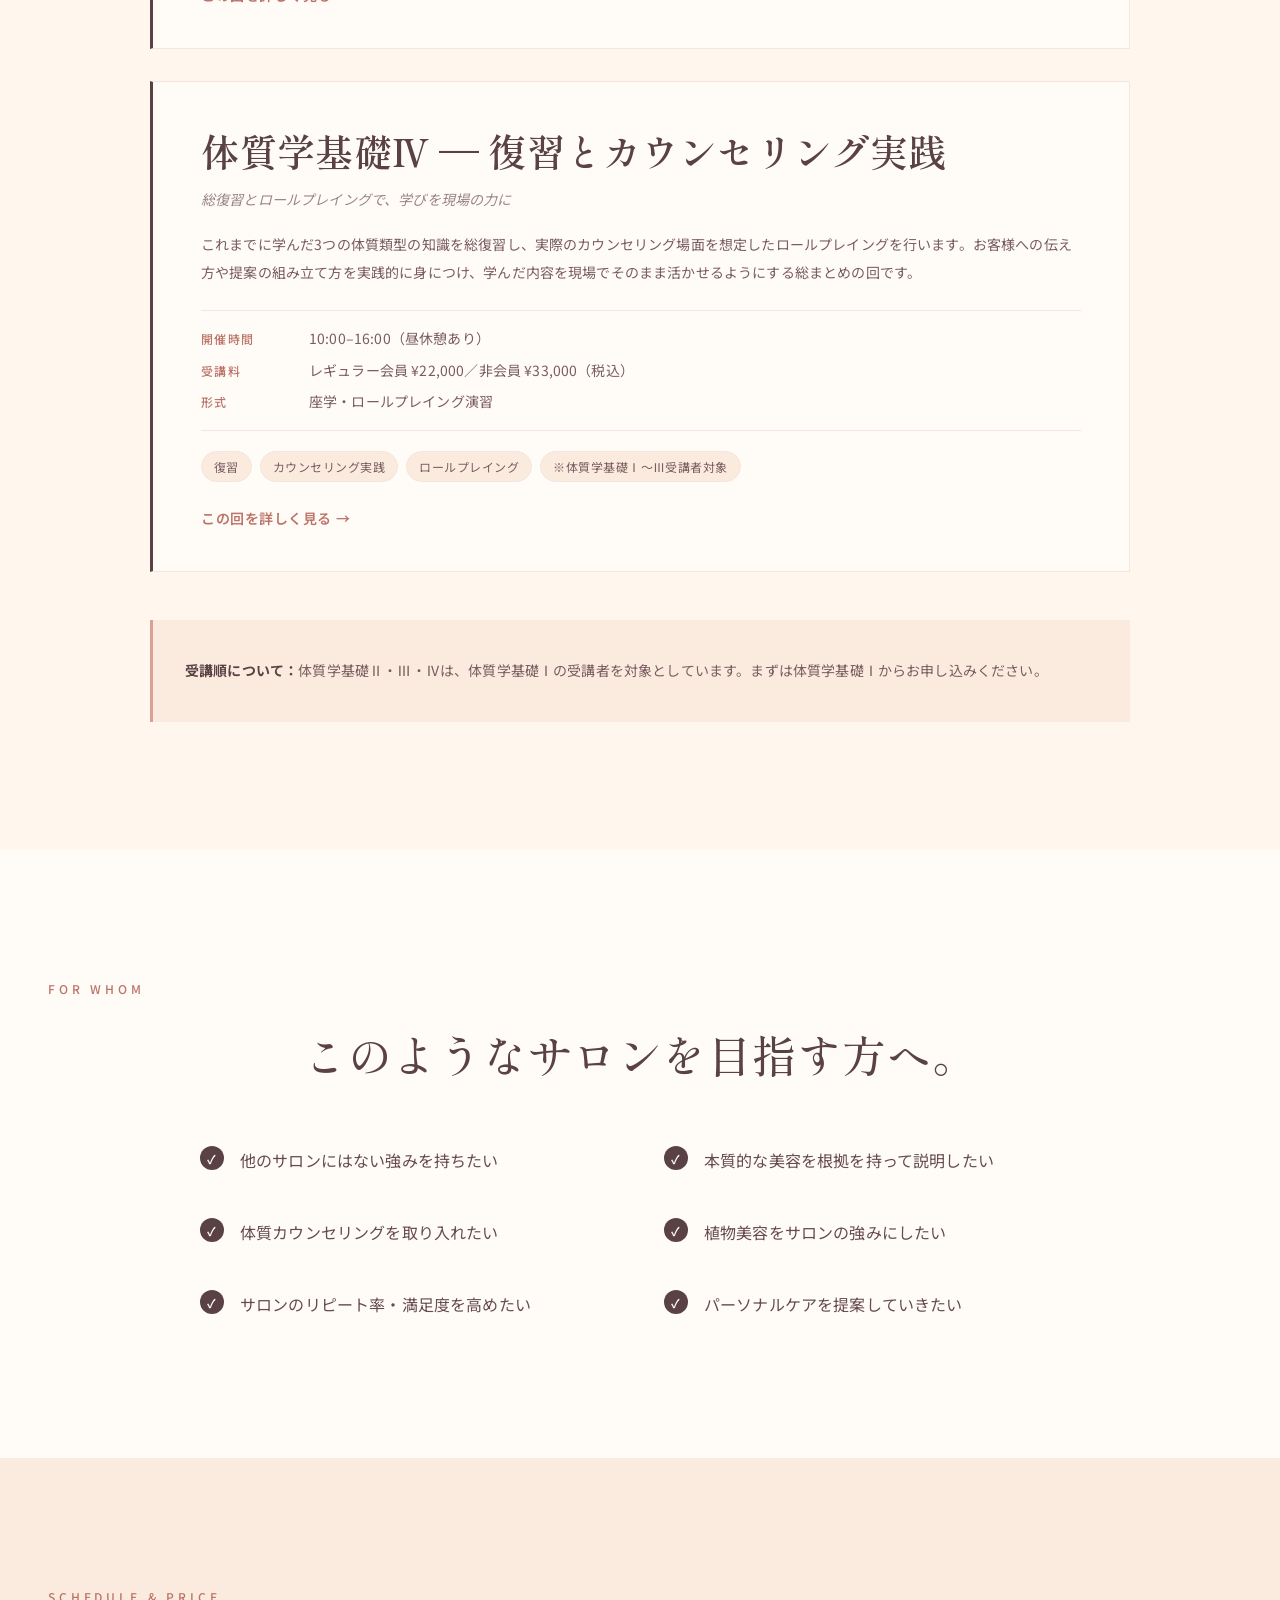
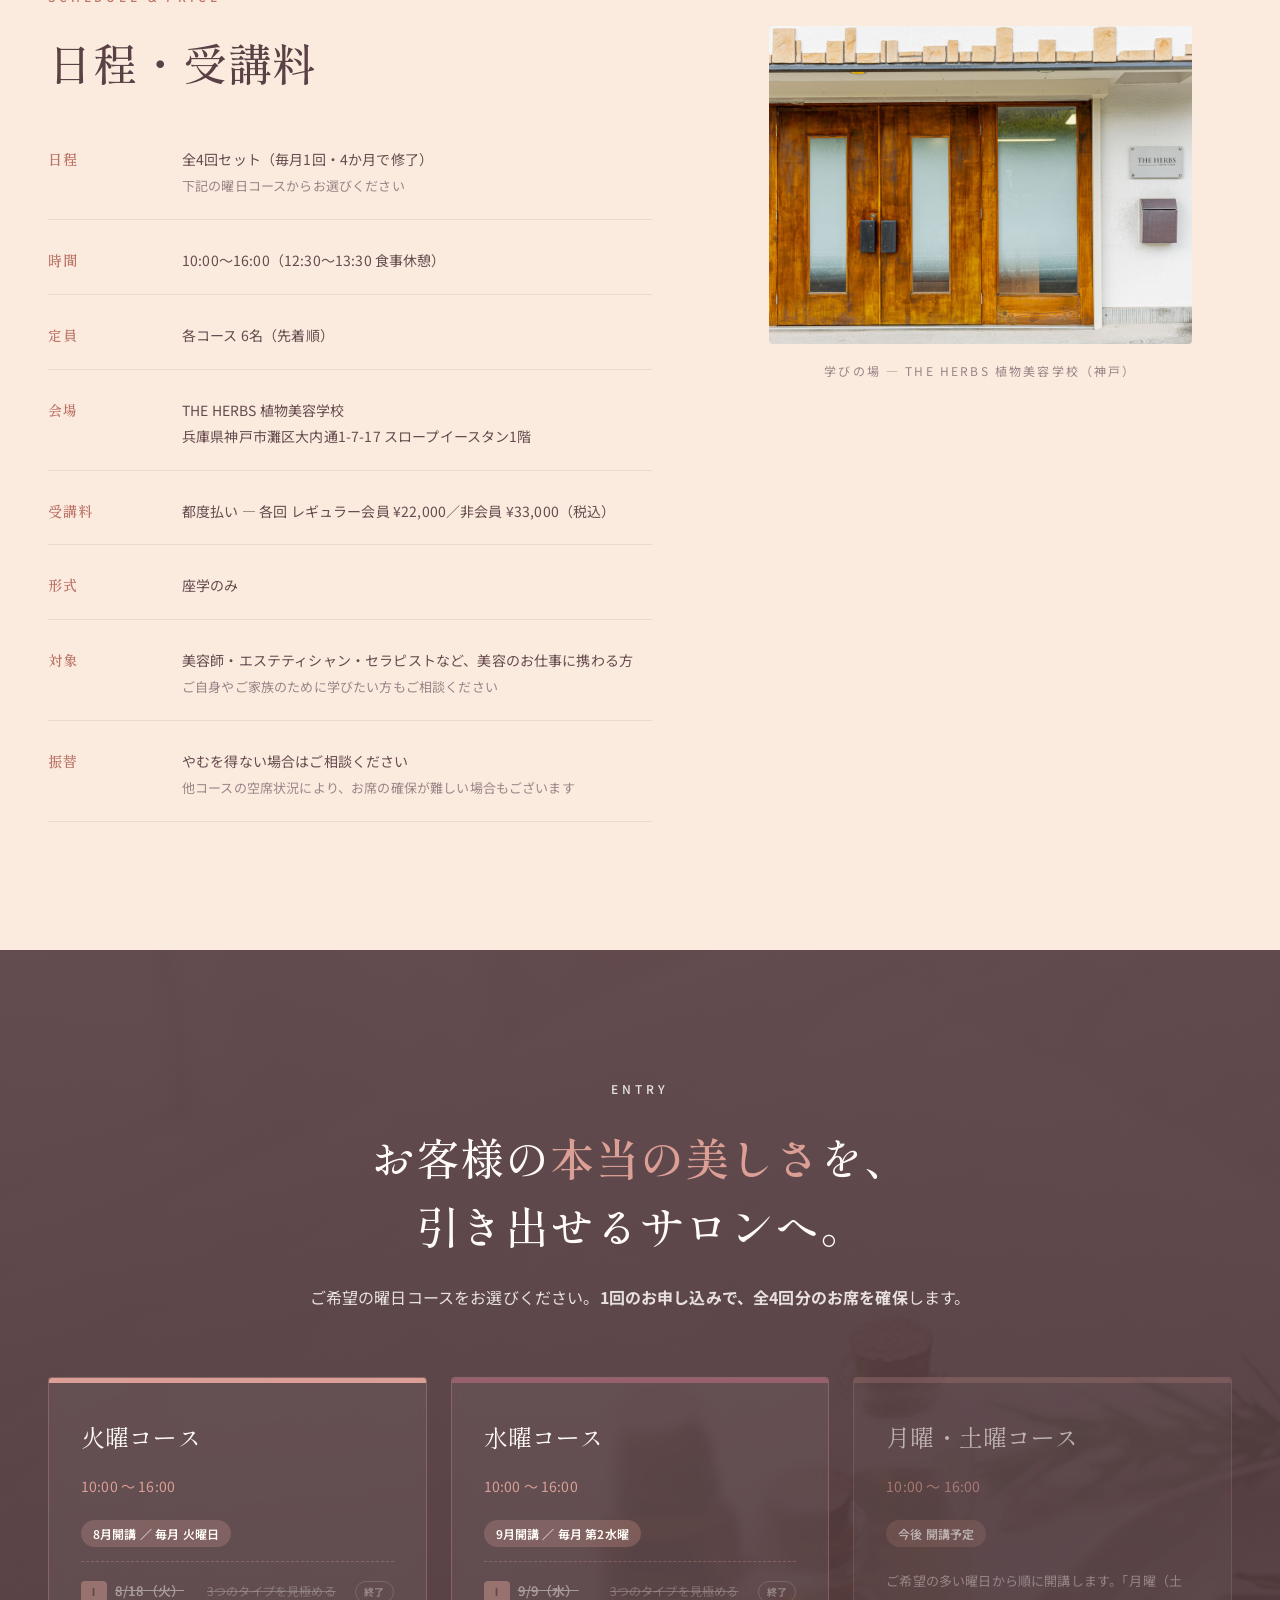
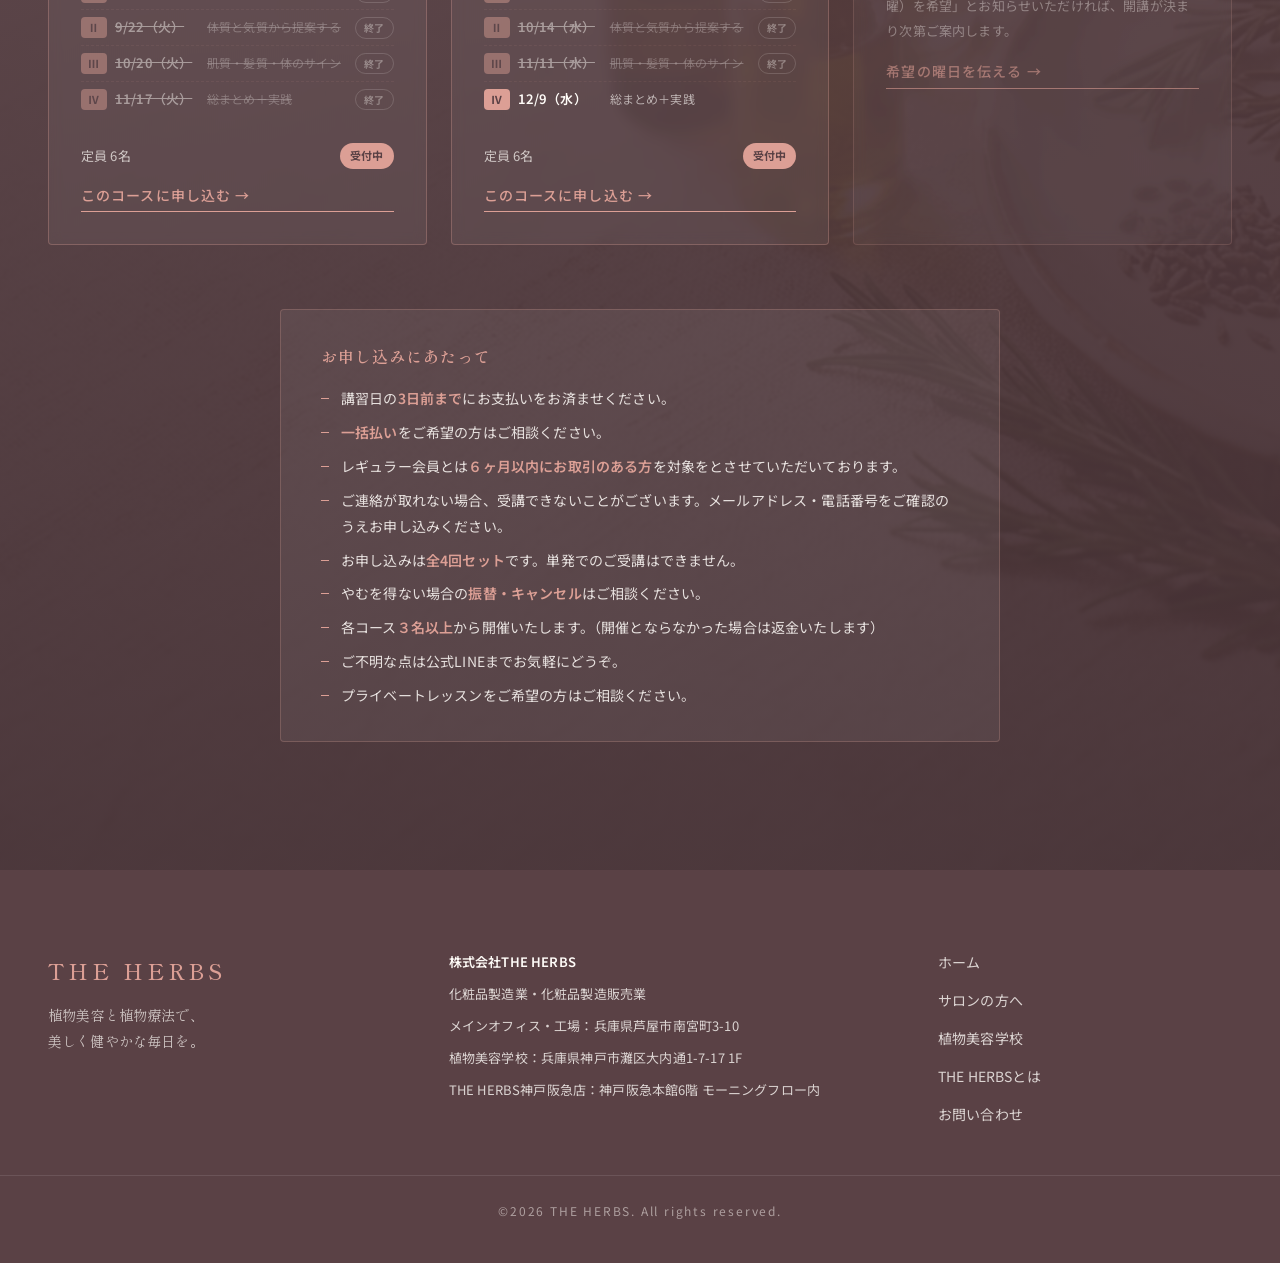
==== commit 2ea734db: "THE HERBS のホームページへ戻れるように：上のメニューに「THE HERBS ホーム」（スマホでも表示）、フッターのホームページへのリンクは同じタブで開く、お問い合わせは /contact へ" ====
--- a/index.html
+++ b/index.html
@@ -23,6 +23,7 @@
       <img src="images/logo.jpg" alt="THE HERBS" class="logo-img" width="160" height="24" />
     </a>
     <nav class="nav-main" aria-label="メイン">
+      <a href="https://www.the-herbs.co.jp/" class="nav-home">THE HERBS ホーム</a>
       <a href="#concept">講座について</a>
       <a href="#typology">3つの体質類型</a>
       <a href="#curriculum">カリキュラム</a>
@@ -378,11 +379,11 @@
       <p>THE HERBS神戸阪急店：神戸阪急本館6階 モーニングフロー内</p>
     </div>
     <nav class="footer-nav" aria-label="フッター">
-      <a href="https://www.the-herbs.co.jp/" target="_blank" rel="noopener">ホーム</a>
-      <a href="https://www.the-herbs.co.jp/pro" target="_blank" rel="noopener">サロンの方へ</a>
-      <a href="https://www.the-herbs.co.jp/school" target="_blank" rel="noopener">植物美容学校</a>
-      <a href="https://www.the-herbs.co.jp/about" target="_blank" rel="noopener">THE HERBSとは</a>
-      <a href="https://www.the-herbs.co.jp/ask" target="_blank" rel="noopener">お問い合わせ</a>
+      <a href="https://www.the-herbs.co.jp/">ホーム</a>
+      <a href="https://www.the-herbs.co.jp/pro">サロンの方へ</a>
+      <a href="https://www.the-herbs.co.jp/school">植物美容学校</a>
+      <a href="https://www.the-herbs.co.jp/about">THE HERBSとは</a>
+      <a href="https://www.the-herbs.co.jp/contact">お問い合わせ</a>
     </nav>
   </div>
   <div class="container footer-copy">
--- a/styles.css
+++ b/styles.css
@@ -184,7 +184,8 @@
 
 @media (max-width: 880px) {
   .nav-main { gap: var(--s-4); font-size: 13px; }
-  .nav-main a:not(.nav-cta) { display: none; }
+  .nav-main a:not(.nav-cta):not(.nav-home) { display: none; }
+  .nav-main a.nav-home { font-size: 12px; }
 }
 
 /* =========================================
@@ -1194,6 +1195,18 @@
 .cc-badge { font-size: 11px; font-weight: 700; color: var(--c-moss); background: var(--c-gold);
   border-radius: 99px; padding: 3px 10px; }
 .cc-soon-text { font-size: 13px; line-height: 1.9; color: rgba(255,252,248,.6); margin: 8px 0 16px; }
+/* ホバーで背景が明るくなるため、文字色も反転させる（白地に白文字の防止） */
+.cc-day, .cc-time, .cc-open, .cc-d, .cc-t, .cc-seat, .cc-soon-text, .cc-end {
+  transition: color .35s, background .35s, border-color .35s; }
+.course-card:hover .cc-day { color: var(--c-moss); }
+.course-card:hover .cc-time { color: var(--c-gold-deep); }
+.course-card:hover .cc-open { color: var(--c-moss); background: rgba(220,159,149,.28); }
+.course-card:hover .cc-d { color: var(--c-moss); }
+.course-card:hover .cc-t { color: var(--c-ink-soft); }
+.course-card:hover .cc-seat { color: var(--c-ink-soft); }
+.course-card:hover .cc-soon-text { color: var(--c-ink-soft); }
+.course-card:hover .cc-end { color: var(--c-muted); border-color: var(--c-line); }
+
 @media (max-width: 720px) { .course-cards { grid-template-columns: 1fr; } }
 
 
